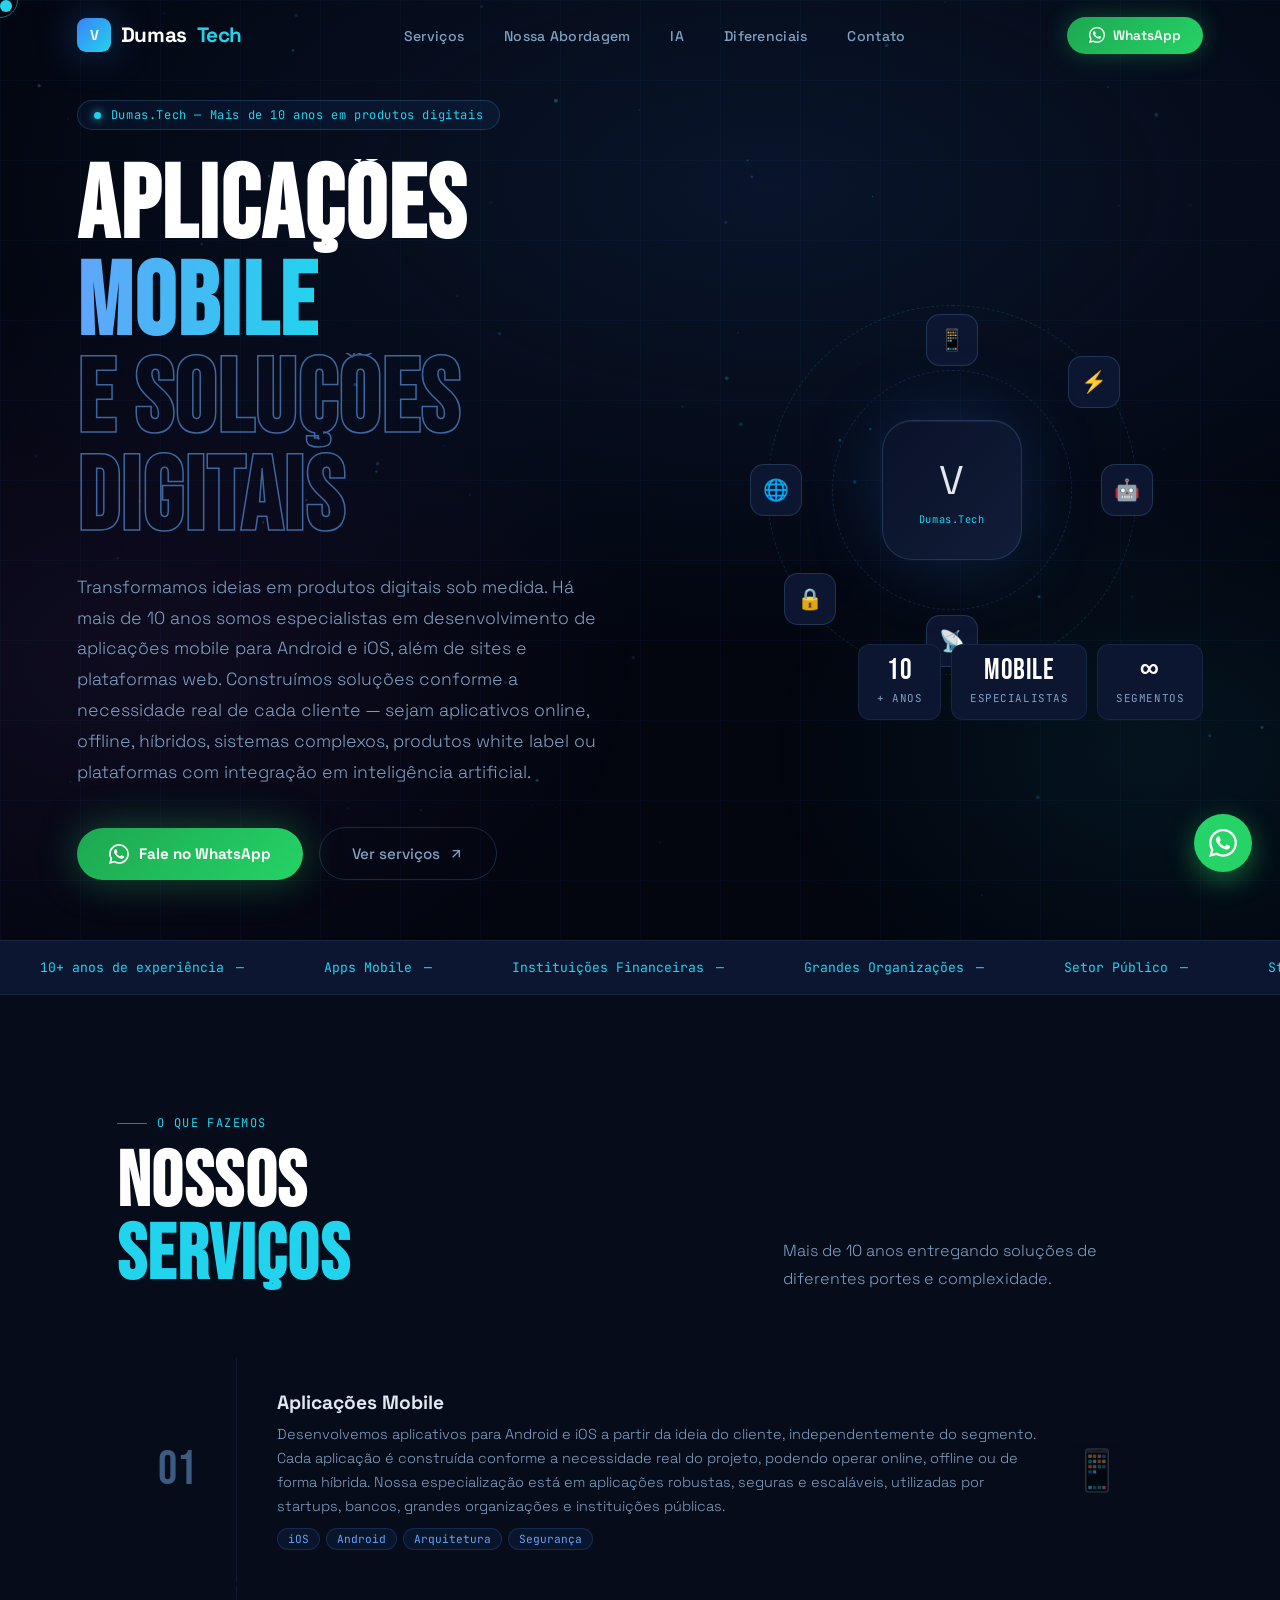
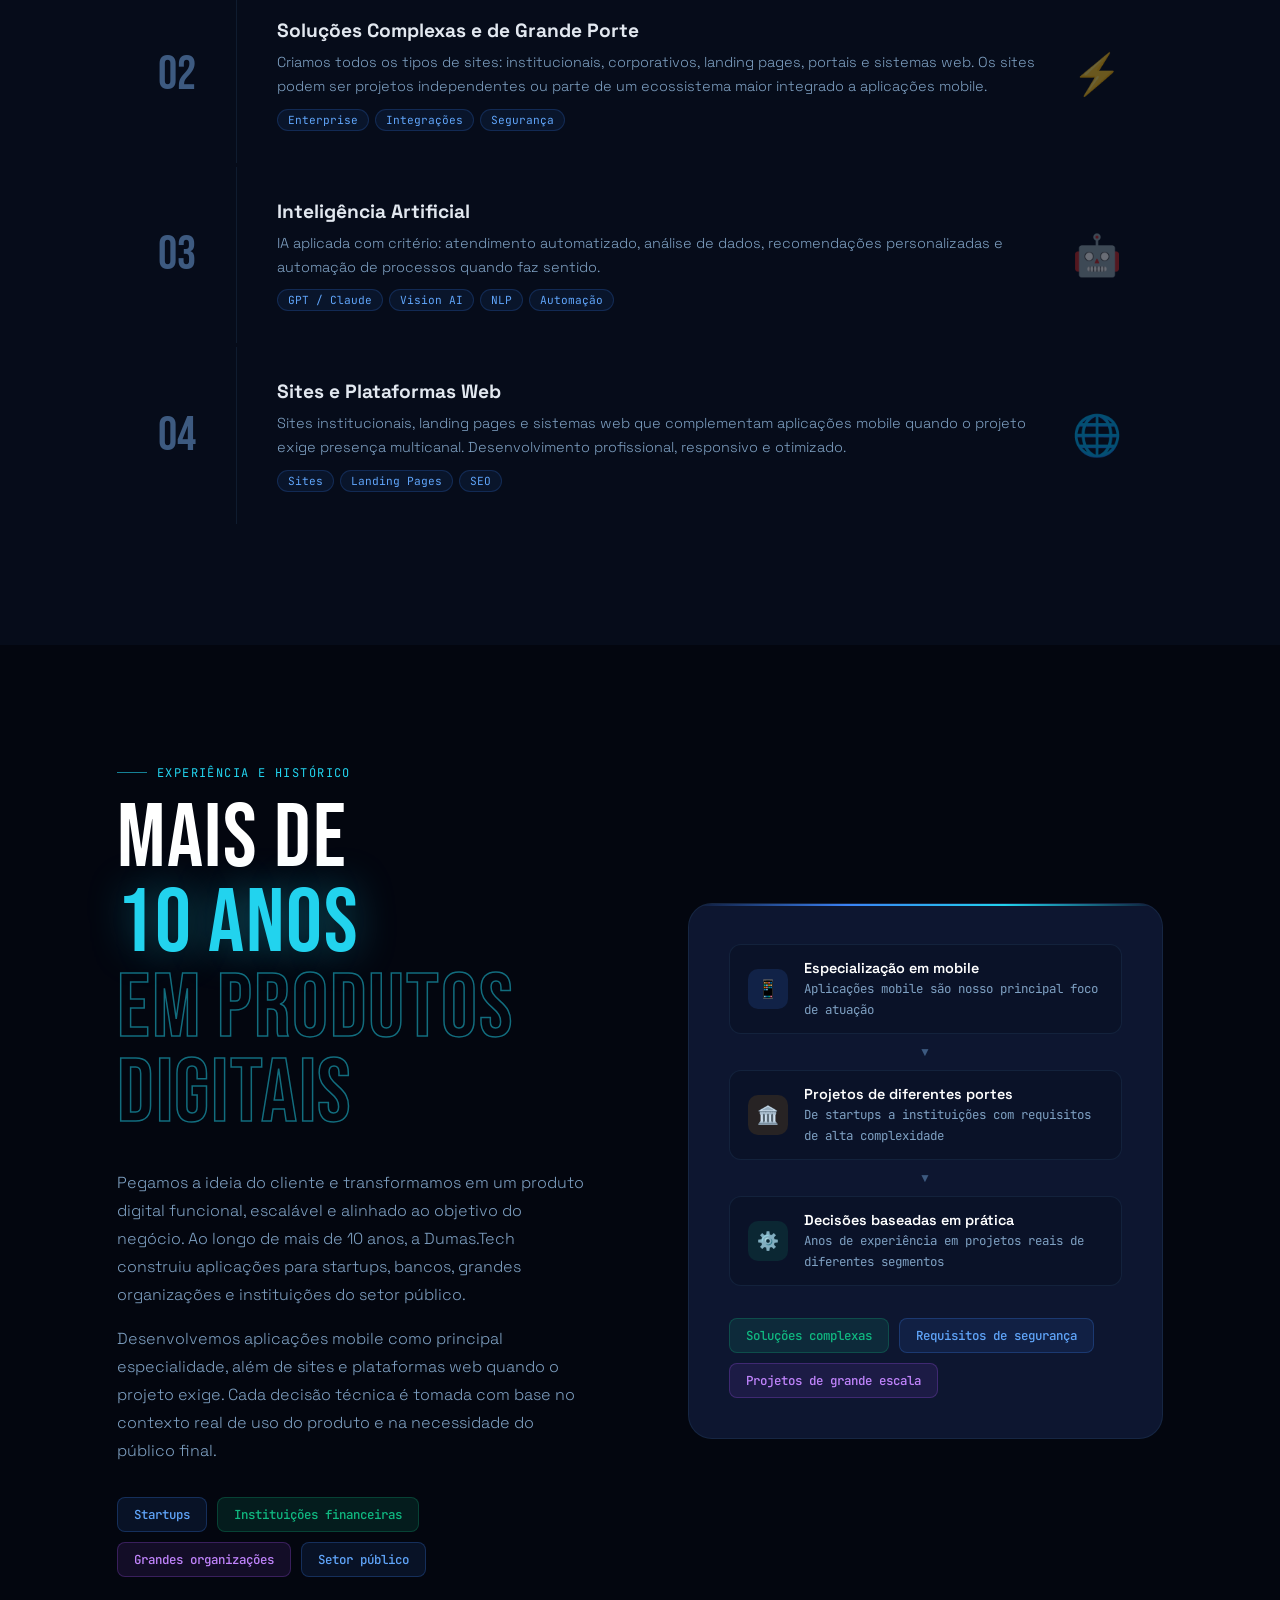
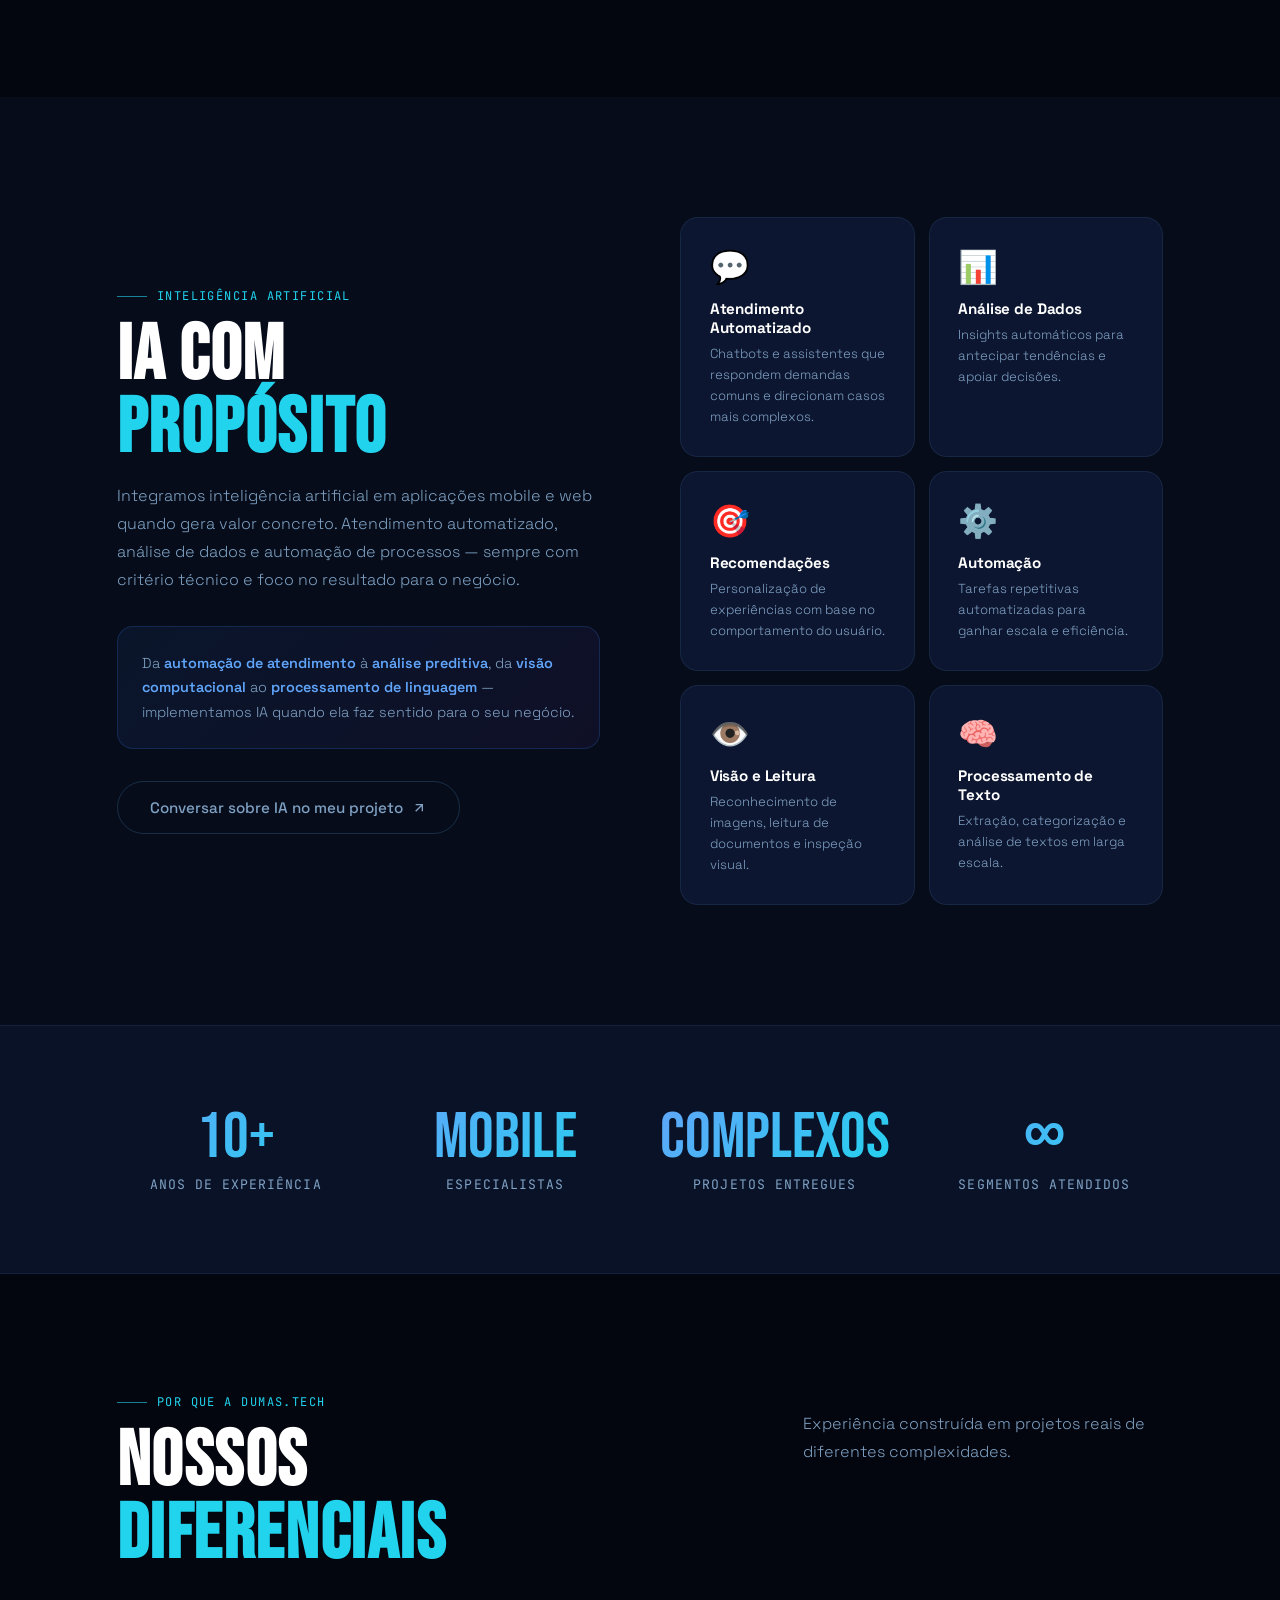
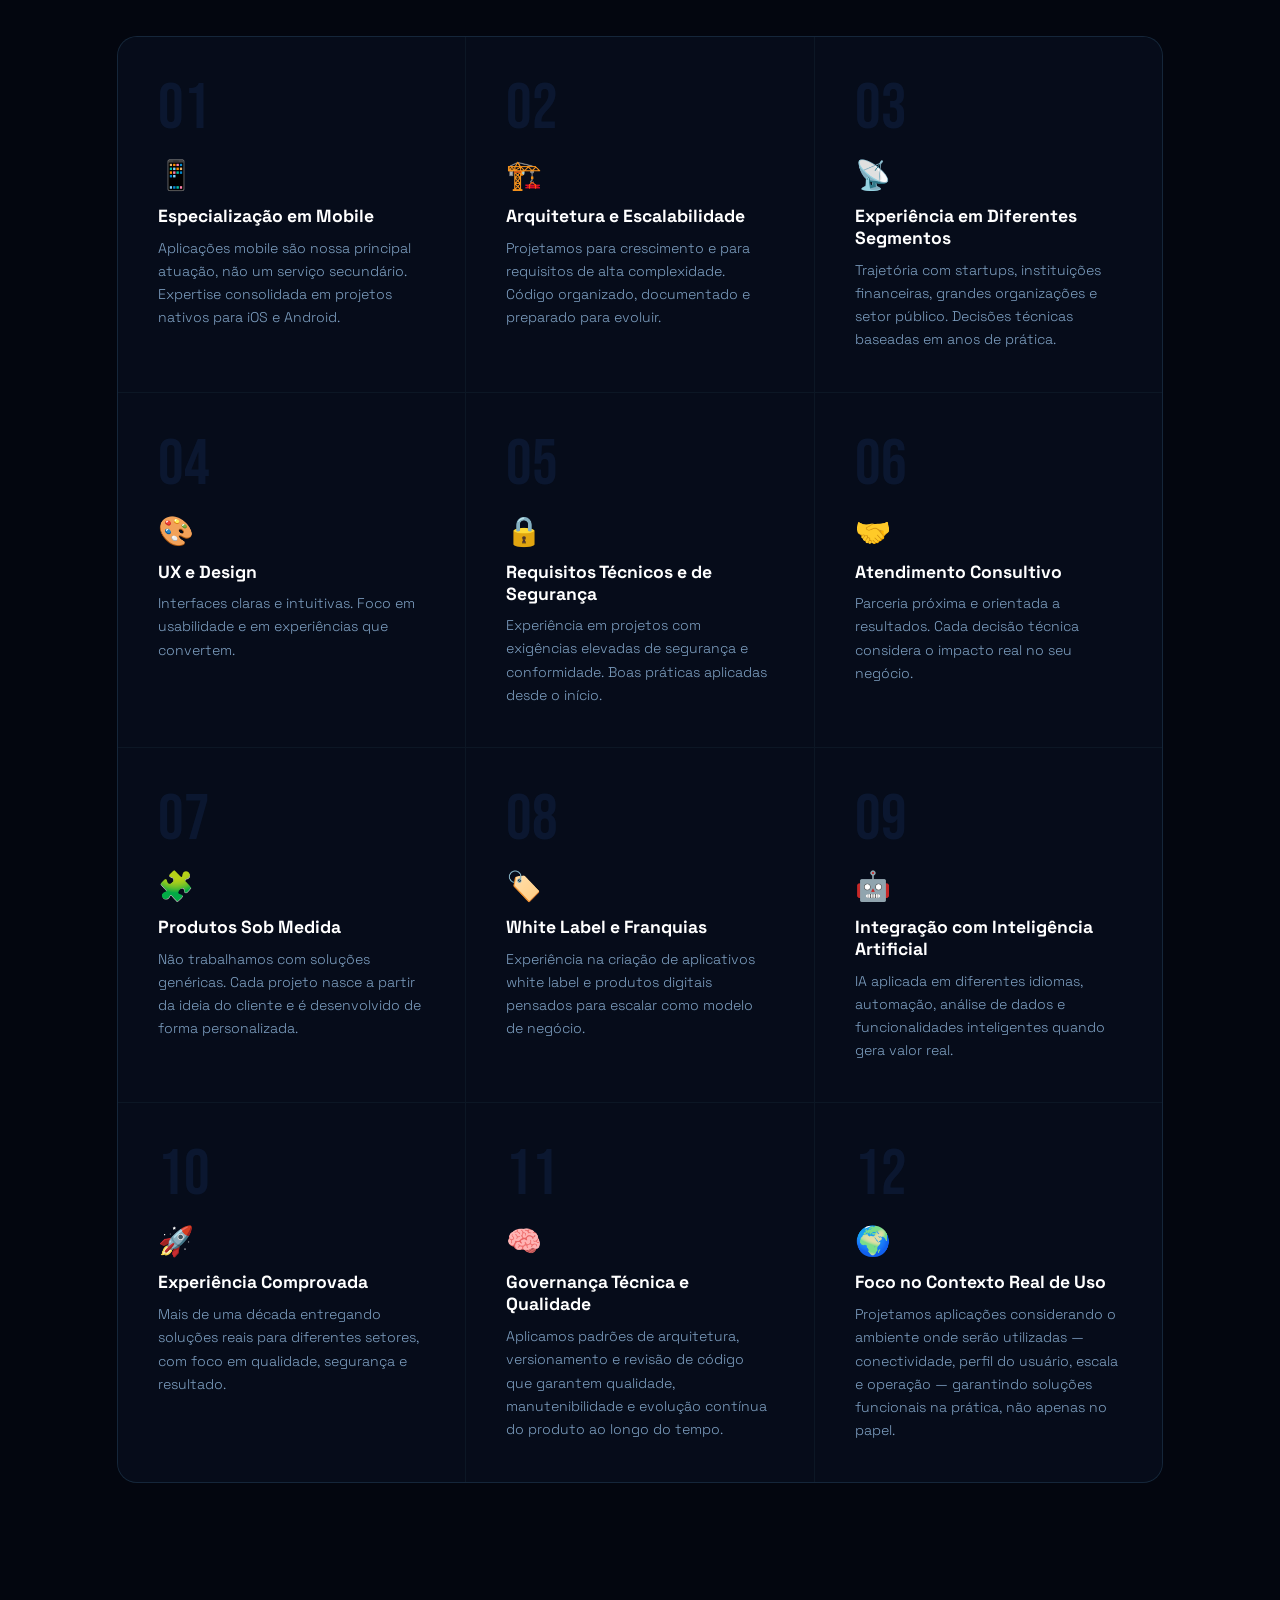
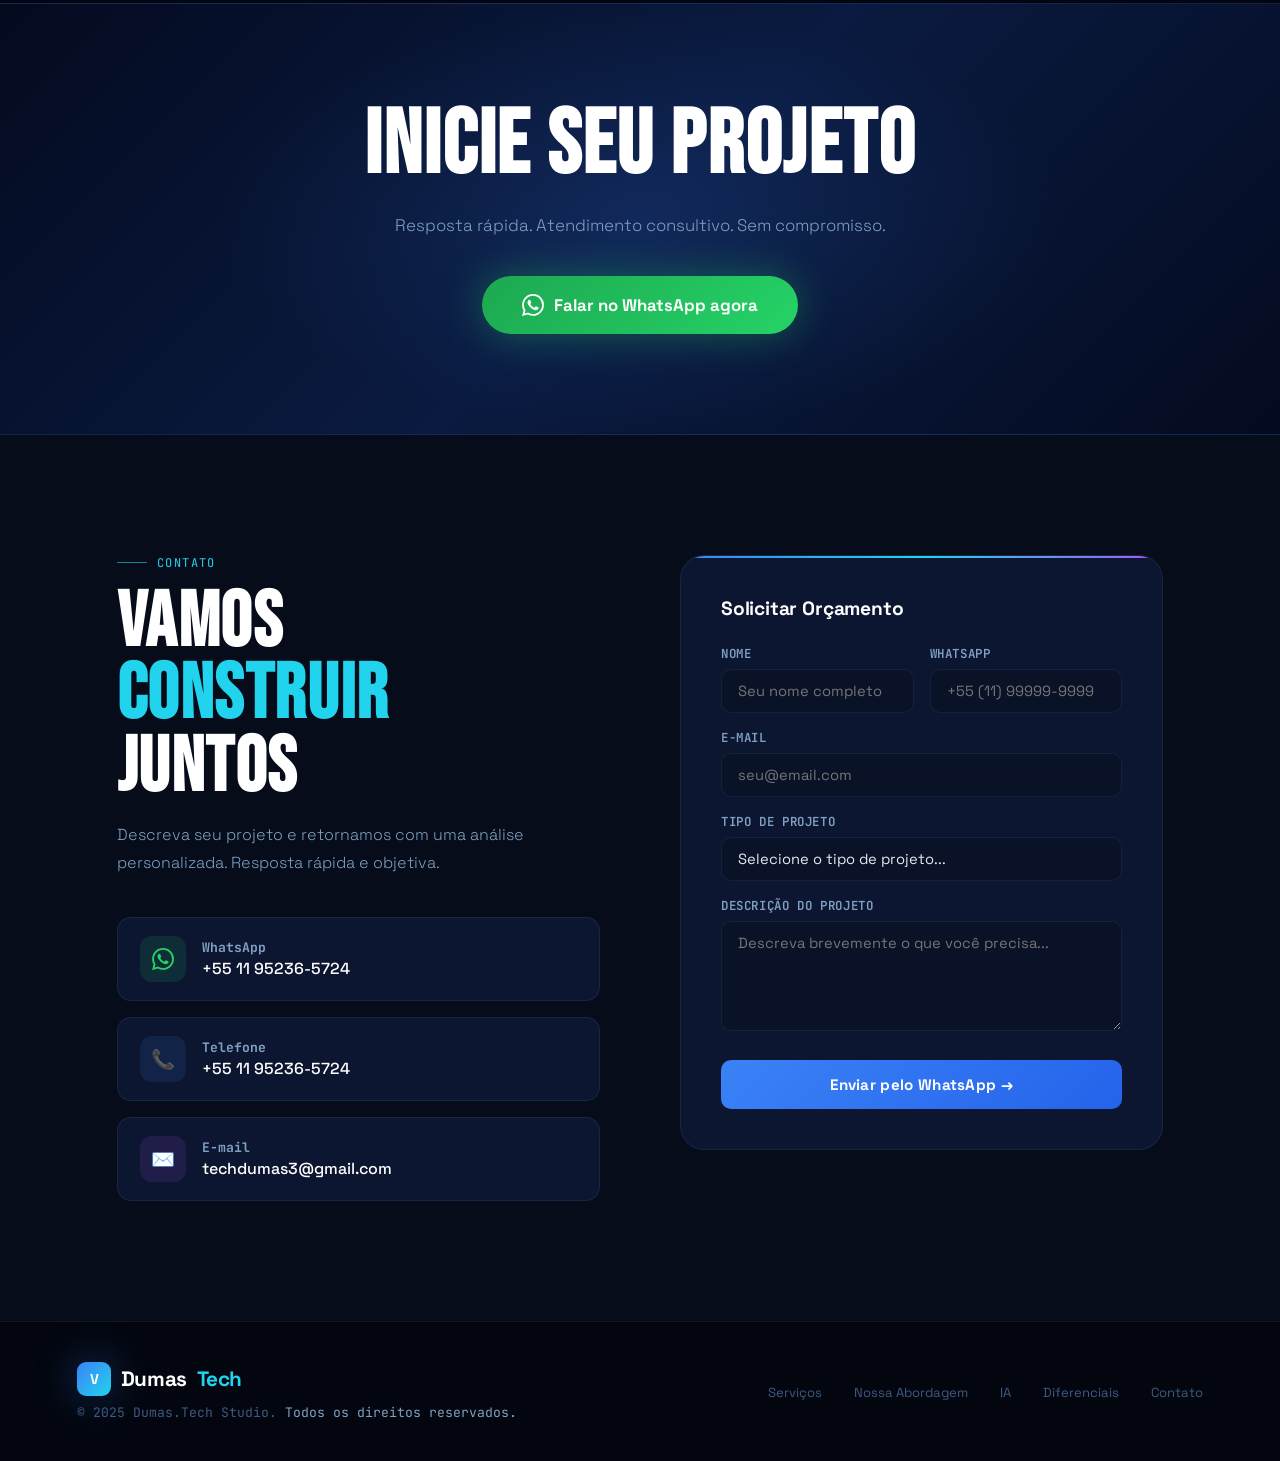
==== index.html @ 5f25ec9a "Fixx: pequenos ajustes que precisavam ser feitos para o site" ====
<!doctype html>
<html lang="pt-BR">
  <head>
    <meta charset="UTF-8" />
    <meta name="viewport" content="width=device-width, initial-scale=1.0" />
    <meta
      name="description"
      content="Dumas.Tech — Mais de 10 anos em desenvolvimento de produtos digitais. Especialistas em aplicações mobile, sites e soluções de grande porte para startups, instituições financeiras e grandes organizações."
    />
    <meta
      name="keywords"
      content="Dumas.Tech, aplicativos mobile, desenvolvimento de sites, aplicações sob medida, instituições financeiras, soluções enterprise"
    />
    <title>
      Dumas.Tech — Especialistas em Aplicações Mobile e Soluções Digitais
    </title>
    <link rel="preconnect" href="https://fonts.googleapis.com" />
    <link
      href="https://fonts.googleapis.com/css2?family=Space+Grotesk:wght@300;400;500;600;700&family=Bebas+Neue&family=JetBrains+Mono:wght@300;400;500&display=swap"
      rel="stylesheet"
    />
    <link rel="stylesheet" href="css/styles.css" />
  </head>
  <body>
    <!-- Cursor -->
    <div class="cursor" id="cursor"></div>
    <div class="cursor-follower" id="cursorFollower"></div>

    <!-- Canvas Particles -->
    <canvas id="particle-canvas"></canvas>

    <!-- Nav -->
    <nav id="navbar">
      <a href="#home" class="logo">
        <div class="logo-mark">V</div>
        Dumas<em>Tech</em>
      </a>
      <ul class="nav-links">
        <li><a href="#servicos">Serviços</a></li>
        <li><a href="#abordagem">Nossa Abordagem</a></li>
        <li><a href="#ia">IA</a></li>
        <li><a href="#diferenciais">Diferenciais</a></li>
        <li><a href="#contato">Contato</a></li>
      </ul>
      <a
        href="https://wa.me/5511952365724?text=Olá!%20Vim%20pelo%20site%20e%20quero%20solicitar%20um%20orçamento."
        class="nav-wa"
        target="_blank"
      >
        <svg width="16" height="16" viewBox="0 0 24 24" fill="currentColor">
          <path
            d="M17.472 14.382c-.297-.149-1.758-.867-2.03-.967-.273-.099-.471-.148-.67.15-.197.297-.767.966-.94 1.164-.173.199-.347.223-.644.075-.297-.15-1.255-.463-2.39-1.475-.883-.788-1.48-1.761-1.653-2.059-.173-.297-.018-.458.13-.606.134-.133.298-.347.446-.52.149-.174.198-.298.298-.497.099-.198.05-.371-.025-.52-.075-.149-.669-1.612-.916-2.207-.242-.579-.487-.5-.669-.51-.173-.008-.371-.01-.57-.01-.198 0-.52.074-.792.372-.272.297-1.04 1.016-1.04 2.479 0 1.462 1.065 2.875 1.213 3.074.149.198 2.096 3.2 5.077 4.487.709.306 1.262.489 1.694.625.712.227 1.36.195 1.871.118.571-.085 1.758-.719 2.006-1.413.248-.694.248-1.289.173-1.413-.074-.124-.272-.198-.57-.347m-5.421 7.403h-.004a9.87 9.87 0 01-5.031-1.378l-.361-.214-3.741.982.998-3.648-.235-.374a9.86 9.86 0 01-1.51-5.26c.001-5.45 4.436-9.884 9.888-9.884 2.64 0 5.122 1.03 6.988 2.898a9.825 9.825 0 012.893 6.994c-.003 5.45-4.437 9.884-9.885 9.884m8.413-18.297A11.815 11.815 0 0012.05 0C5.495 0 .16 5.335.157 11.892c0 2.096.547 4.142 1.588 5.945L.057 24l6.305-1.654a11.882 11.882 0 005.683 1.448h.005c6.554 0 11.89-5.335 11.893-11.893a11.821 11.821 0 00-3.48-8.413Z"
          />
        </svg>
        WhatsApp
      </a>
      <button class="hamburger" onclick="toggleMenu()" id="hamburger">
        <span></span><span></span><span></span>
      </button>
    </nav>

    <!-- Mobile Menu -->
    <div class="mobile-menu" id="mobileMenu">
      <ul>
        <li><a href="#servicos" onclick="closeMenu()">Serviços</a></li>
        <li><a href="#abordagem" onclick="closeMenu()">Nossa Abordagem</a></li>
        <li><a href="#ia" onclick="closeMenu()">Inteligência Artificial</a></li>
        <li><a href="#diferenciais" onclick="closeMenu()">Diferenciais</a></li>
        <li><a href="#contato" onclick="closeMenu()">Contato</a></li>
      </ul>
      <a
        href="https://wa.me/5511952365724?text=Olá!%20Vim%20pelo%20site%20e%20quero%20um%20orçamento."
        class="nav-wa"
        target="_blank"
        onclick="closeMenu()"
      >
        <svg width="18" height="18" viewBox="0 0 24 24" fill="currentColor">
          <path
            d="M17.472 14.382c-.297-.149-1.758-.867-2.03-.967-.273-.099-.471-.148-.67.15-.197.297-.767.966-.94 1.164-.173.199-.347.223-.644.075-.297-.15-1.255-.463-2.39-1.475-.883-.788-1.48-1.761-1.653-2.059-.173-.297-.018-.458.13-.606.134-.133.298-.347.446-.52.149-.174.198-.298.298-.497.099-.198.05-.371-.025-.52-.075-.149-.669-1.612-.916-2.207-.242-.579-.487-.5-.669-.51-.173-.008-.371-.01-.57-.01-.198 0-.52.074-.792.372-.272.297-1.04 1.016-1.04 2.479 0 1.462 1.065 2.875 1.213 3.074.149.198 2.096 3.2 5.077 4.487.709.306 1.262.489 1.694.625.712.227 1.36.195 1.871.118.571-.085 1.758-.719 2.006-1.413.248-.694.248-1.289.173-1.413-.074-.124-.272-.198-.57-.347m-5.421 7.403h-.004a9.87 9.87 0 01-5.031-1.378l-.361-.214-3.741.982.998-3.648-.235-.374a9.86 9.86 0 01-1.51-5.26c.001-5.45 4.436-9.884 9.888-9.884 2.64 0 5.122 1.03 6.988 2.898a9.825 9.825 0 012.893 6.994c-.003 5.45-4.437 9.884-9.885 9.884m8.413-18.297A11.815 11.815 0 0012.05 0C5.495 0 .16 5.335.157 11.892c0 2.096.547 4.142 1.588 5.945L.057 24l6.305-1.654a11.882 11.882 0 005.683 1.448h.005c6.554 0 11.89-5.335 11.893-11.893a11.821 11.821 0 00-3.48-8.413Z"
          />
        </svg>
        Fale no WhatsApp
      </a>
    </div>

    <!-- Hero -->
    <section id="home">
      <div class="hero-bg-glow"></div>
      <div class="hero-grid-lines"></div>

      <div class="hero-inner">
        <div class="hero-left">
          <div class="hero-eyebrow reveal">
            <span class="eyebrow-dot"></span>
            <span>Dumas.Tech — Mais de 10 anos em produtos digitais</span>
          </div>

          <h1 class="hero-h1">
            <div class="line reveal delay-1"><span>APLICAÇÕES</span></div>
            <div class="line reveal delay-2">
              <span class="accent glitch" data-text="MOBILE">MOBILE</span>
            </div>
            <div class="line reveal delay-3">
              <span class="outline-text">E SOLUÇÕES DIGITAIS</span>
            </div>
          </h1>

          <p class="hero-sub reveal delay-3">
            Transformamos ideias em produtos digitais sob medida. Há mais de 10
            anos somos especialistas em desenvolvimento de aplicações mobile
            para Android e iOS, além de sites e plataformas web. Construímos
            soluções conforme a necessidade real de cada cliente — sejam
            aplicativos online, offline, híbridos, sistemas complexos, produtos
            white label ou plataformas com integração em inteligência
            artificial.
          </p>

          <div class="hero-actions reveal delay-4">
            <a
              href="https://wa.me/5511952365724?text=Olá!%20Quero%20conversar%20sobre%20meu%20projeto."
              class="btn-wa"
              target="_blank"
            >
              <svg width="20" height="20" viewBox="0 0 24 24" fill="white">
                <path
                  d="M17.472 14.382c-.297-.149-1.758-.867-2.03-.967-.273-.099-.471-.148-.67.15-.197.297-.767.966-.94 1.164-.173.199-.347.223-.644.075-.297-.15-1.255-.463-2.39-1.475-.883-.788-1.48-1.761-1.653-2.059-.173-.297-.018-.458.13-.606.134-.133.298-.347.446-.52.149-.174.198-.298.298-.497.099-.198.05-.371-.025-.52-.075-.149-.669-1.612-.916-2.207-.242-.579-.487-.5-.669-.51-.173-.008-.371-.01-.57-.01-.198 0-.52.074-.792.372-.272.297-1.04 1.016-1.04 2.479 0 1.462 1.065 2.875 1.213 3.074.149.198 2.096 3.2 5.077 4.487.709.306 1.262.489 1.694.625.712.227 1.36.195 1.871.118.571-.085 1.758-.719 2.006-1.413.248-.694.248-1.289.173-1.413-.074-.124-.272-.198-.57-.347m-5.421 7.403h-.004a9.87 9.87 0 01-5.031-1.378l-.361-.214-3.741.982.998-3.648-.235-.374a9.86 9.86 0 01-1.51-5.26c.001-5.45 4.436-9.884 9.888-9.884 2.64 0 5.122 1.03 6.988 2.898a9.825 9.825 0 012.893 6.994c-.003 5.45-4.437 9.884-9.885 9.884m8.413-18.297A11.815 11.815 0 0012.05 0C5.495 0 .16 5.335.157 11.892c0 2.096.547 4.142 1.588 5.945L.057 24l6.305-1.654a11.882 11.882 0 005.683 1.448h.005c6.554 0 11.89-5.335 11.893-11.893a11.821 11.821 0 00-3.48-8.413Z"
                />
              </svg>
              Fale no WhatsApp
            </a>
            <a href="#servicos" class="btn-outline">
              Ver serviços
              <svg
                width="16"
                height="16"
                viewBox="0 0 24 24"
                fill="none"
                stroke="currentColor"
                stroke-width="2"
              >
                <path d="M7 17l9.2-9.2M17 17V7H7" />
              </svg>
            </a>
          </div>
        </div>

        <div class="hero-visual reveal-right delay-2">
          <div class="orbit-wrapper">
            <div class="orbit-ring ring1"></div>
            <div class="orbit-ring ring2"></div>

            <div class="orbit-center">
              <div class="orbit-center-icon">V</div>
              <div class="orbit-center-text">Dumas.Tech</div>
            </div>

            <div class="orbit-satellite sat1" title="Mobile">📱</div>
            <div class="orbit-satellite sat2" title="IA">🤖</div>
            <div class="orbit-satellite sat3" title="Experiência">📡</div>
            <div class="orbit-satellite sat4" title="Web">🌐</div>
            <div class="orbit-satellite sat5" title="Performance">⚡</div>
            <div class="orbit-satellite sat6" title="Segurança">🔒</div>
          </div>

          <div class="hero-counters">
            <div class="counter-pill">
              <span class="num" data-target="10">0</span>
              <span class="lbl">+ Anos</span>
            </div>
            <div class="counter-pill">
              <span class="num" data-text="Mobile">0</span>
              <span class="lbl">Especialistas</span>
            </div>
            <div class="counter-pill">
              <span class="num" data-text="∞">0</span>
              <span class="lbl">Segmentos</span>
            </div>
          </div>
        </div>
      </div>
    </section>

    <!-- Marquee -->
    <div class="marquee-strip">
      <div class="marquee-track" id="marquee">
        <div class="marquee-item">
          <span>10+ anos de experiência</span>
          <span class="marquee-sep">—</span>
        </div>
        <div class="marquee-item">
          <span>Apps Mobile</span> <span class="marquee-sep">—</span>
        </div>
        <div class="marquee-item">
          <span>Instituições Financeiras</span>
          <span class="marquee-sep">—</span>
        </div>
        <div class="marquee-item">
          <span>Grandes Organizações</span> <span class="marquee-sep">—</span>
        </div>
        <div class="marquee-item">
          <span>Setor Público</span> <span class="marquee-sep">—</span>
        </div>
        <div class="marquee-item">
          <span>Startups</span> <span class="marquee-sep">—</span>
        </div>
        <div class="marquee-item">
          <span>10+ anos de experiência</span>
          <span class="marquee-sep">—</span>
        </div>
        <div class="marquee-item">
          <span>Apps Mobile</span> <span class="marquee-sep">—</span>
        </div>
        <div class="marquee-item">
          <span>Instituições Financeiras</span>
          <span class="marquee-sep">—</span>
        </div>
        <div class="marquee-item">
          <span>Grandes Organizações</span> <span class="marquee-sep">—</span>
        </div>
        <div class="marquee-item">
          <span>Setor Público</span> <span class="marquee-sep">—</span>
        </div>
        <div class="marquee-item">
          <span>Startups</span> <span class="marquee-sep">—</span>
        </div>
      </div>
    </div>

    <!-- Services -->
    <section id="servicos">
      <div class="container">
        <div class="services-top">
          <div class="reveal-left">
            <div class="sec-label">O que fazemos</div>
            <h2 class="sec-title">
              NOSSOS<br /><span class="acc">SERVIÇOS</span>
            </h2>
          </div>
          <p class="sec-sub reveal-right" style="max-width: 380px">
            Mais de 10 anos entregando soluções de diferentes portes e
            complexidade.
          </p>
        </div>

        <div class="services-list">
          <div class="service-row reveal delay-1">
            <div class="service-num">01</div>
            <div class="service-sep"></div>
            <div class="service-body">
              <div>
                <h3>Aplicações Mobile</h3>
                <p>
                  Desenvolvemos aplicativos para Android e iOS a partir da ideia
                  do cliente, independentemente do segmento. Cada aplicação é
                  construída conforme a necessidade real do projeto, podendo
                  operar online, offline ou de forma híbrida. Nossa
                  especialização está em aplicações robustas, seguras e
                  escaláveis, utilizadas por startups, bancos, grandes
                  organizações e instituições públicas.
                </p>
                <div class="service-tags">
                  <span class="s-tag">iOS</span>
                  <span class="s-tag">Android</span>
                  <span class="s-tag">Arquitetura</span>
                  <span class="s-tag">Segurança</span>
                </div>
              </div>
              <div class="service-icon-right">📱</div>
            </div>
          </div>

          <div class="service-row reveal delay-2">
            <div class="service-num">02</div>
            <div class="service-sep"></div>
            <div class="service-body">
              <div>
                <h3>Soluções Complexas e de Grande Porte</h3>
                <p>
                  Criamos todos os tipos de sites: institucionais, corporativos,
                  landing pages, portais e sistemas web. Os sites podem ser
                  projetos independentes ou parte de um ecossistema maior
                  integrado a aplicações mobile.
                </p>
                <div class="service-tags">
                  <span class="s-tag">Enterprise</span>
                  <span class="s-tag">Integrações</span>
                  <span class="s-tag">Segurança</span>
                </div>
              </div>
              <div class="service-icon-right">⚡</div>
            </div>
          </div>

          <div class="service-row reveal delay-3">
            <div class="service-num">03</div>
            <div class="service-sep"></div>
            <div class="service-body">
              <div>
                <h3>Inteligência Artificial</h3>
                <p>
                  IA aplicada com critério: atendimento automatizado, análise de
                  dados, recomendações personalizadas e automação de processos
                  quando faz sentido.
                </p>
                <div class="service-tags">
                  <span class="s-tag">GPT / Claude</span>
                  <span class="s-tag">Vision AI</span>
                  <span class="s-tag">NLP</span>
                  <span class="s-tag">Automação</span>
                </div>
              </div>
              <div class="service-icon-right">🤖</div>
            </div>
          </div>

          <div class="service-row reveal delay-4">
            <div class="service-num">04</div>
            <div class="service-sep"></div>
            <div class="service-body">
              <div>
                <h3>Sites e Plataformas Web</h3>
                <p>
                  Sites institucionais, landing pages e sistemas web que
                  complementam aplicações mobile quando o projeto exige presença
                  multicanal. Desenvolvimento profissional, responsivo e
                  otimizado.
                </p>
                <div class="service-tags">
                  <span class="s-tag">Sites</span>
                  <span class="s-tag">Landing Pages</span>
                  <span class="s-tag">SEO</span>
                </div>
              </div>
              <div class="service-icon-right">🌐</div>
            </div>
          </div>
        </div>
      </div>
    </section>

    <!-- Nossa Abordagem -->
    <section id="abordagem">
      <div class="container">
        <div class="offline-inner">
          <div class="reveal-left">
            <div class="sec-label">Experiência e histórico</div>
            <div class="big-statement">
              MAIS DE<br />
              <span class="glow">10 ANOS</span><br />
              <span class="stroke">EM PRODUTOS DIGITAIS</span>
            </div>
            <p class="sec-sub">
              Pegamos a ideia do cliente e transformamos em um produto digital
              funcional, escalável e alinhado ao objetivo do negócio. Ao longo
              de mais de 10 anos, a Dumas.Tech construiu aplicações para
              startups, bancos, grandes organizações e instituições do setor
              público.
            </p>

            <p class="sec-sub" style="margin-top: 1rem">
              Desenvolvemos aplicações mobile como principal especialidade, além
              de sites e plataformas web quando o projeto exige. Cada decisão
              técnica é tomada com base no contexto real de uso do produto e na
              necessidade do público final.
            </p>
            <div
              style="
                margin-top: 2rem;
                display: flex;
                flex-wrap: wrap;
                gap: 10px;
              "
            >
              <div class="offline-badge ob-blue">Startups</div>
              <div class="offline-badge ob-green">Instituições financeiras</div>
              <div class="offline-badge ob-purple">Grandes organizações</div>
              <div class="offline-badge ob-blue">Setor público</div>
            </div>
          </div>

          <div class="reveal-right">
            <div class="offline-diagram">
              <div class="sync-flow">
                <div class="sync-node">
                  <div class="sn-icon sn-offline">📱</div>
                  <div class="sn-text">
                    <strong>Especialização em mobile</strong>
                    <span
                      >Aplicações mobile são nosso principal foco de
                      atuação</span
                    >
                  </div>
                </div>
                <div class="sync-arrow">▼</div>
                <div class="sync-node">
                  <div class="sn-icon sn-queue">🏛️</div>
                  <div class="sn-text">
                    <strong>Projetos de diferentes portes</strong>
                    <span
                      >De startups a instituições com requisitos de alta
                      complexidade</span
                    >
                  </div>
                </div>
                <div class="sync-arrow">▼</div>
                <div class="sync-node">
                  <div class="sn-icon sn-sync">⚙️</div>
                  <div class="sn-text">
                    <strong>Decisões baseadas em prática</strong>
                    <span
                      >Anos de experiência em projetos reais de diferentes
                      segmentos</span
                    >
                  </div>
                </div>

                <div class="offline-badge-row">
                  <div class="offline-badge ob-green">Soluções complexas</div>
                  <div class="offline-badge ob-blue">
                    Requisitos de segurança
                  </div>
                  <div class="offline-badge ob-purple">
                    Projetos de grande escala
                  </div>
                </div>
              </div>
            </div>
          </div>
        </div>
      </div>
    </section>

    <!-- AI Section -->
    <section id="ia">
      <div class="container">
        <div class="ai-inner">
          <div class="reveal-left">
            <div class="sec-label">Inteligência Artificial</div>
            <h2 class="sec-title">
              IA COM<br /><span class="acc">PROPÓSITO</span>
            </h2>
            <p class="sec-sub">
              Integramos inteligência artificial em aplicações mobile e web
              quando gera valor concreto. Atendimento automatizado, análise de
              dados e automação de processos — sempre com critério técnico e
              foco no resultado para o negócio.
            </p>
            <div class="ai-badge-large" style="margin-top: 2rem">
              <p>
                Da <strong>automação de atendimento</strong> à
                <strong>análise preditiva</strong>, da
                <strong>visão computacional</strong> ao
                <strong>processamento de linguagem</strong> — implementamos IA
                quando ela faz sentido para o seu negócio.
              </p>
            </div>
            <a
              href="https://wa.me/5511952365724?text=Quero%20saber%20mais%20sobre%20IA%20no%20meu%20projeto."
              class="btn-outline"
              target="_blank"
              style="display: inline-flex; margin-top: 2rem"
            >
              Conversar sobre IA no meu projeto
              <svg
                width="16"
                height="16"
                viewBox="0 0 24 24"
                fill="none"
                stroke="currentColor"
                stroke-width="2"
              >
                <path d="M7 17l9.2-9.2M17 17V7H7" />
              </svg>
            </a>
          </div>

          <div class="ai-grid reveal-right">
            <div class="ai-card delay-1">
              <div class="ai-card-icon">💬</div>
              <h4>Atendimento Automatizado</h4>
              <p>
                Chatbots e assistentes que respondem demandas comuns e
                direcionam casos mais complexos.
              </p>
            </div>
            <div class="ai-card delay-2">
              <div class="ai-card-icon">📊</div>
              <h4>Análise de Dados</h4>
              <p>
                Insights automáticos para antecipar tendências e apoiar
                decisões.
              </p>
            </div>
            <div class="ai-card delay-3">
              <div class="ai-card-icon">🎯</div>
              <h4>Recomendações</h4>
              <p>
                Personalização de experiências com base no comportamento do
                usuário.
              </p>
            </div>
            <div class="ai-card delay-4">
              <div class="ai-card-icon">⚙️</div>
              <h4>Automação</h4>
              <p>
                Tarefas repetitivas automatizadas para ganhar escala e
                eficiência.
              </p>
            </div>
            <div class="ai-card delay-1">
              <div class="ai-card-icon">👁️</div>
              <h4>Visão e Leitura</h4>
              <p>
                Reconhecimento de imagens, leitura de documentos e inspeção
                visual.
              </p>
            </div>
            <div class="ai-card delay-2">
              <div class="ai-card-icon">🧠</div>
              <h4>Processamento de Texto</h4>
              <p>
                Extração, categorização e análise de textos em larga escala.
              </p>
            </div>
          </div>
        </div>
      </div>
    </section>

    <!-- Stats Strip -->
    <div class="stats-strip">
      <div class="container">
        <div class="stats-inner">
          <div class="stat-block reveal delay-1">
            <div class="big-num">10+</div>
            <div class="big-label">Anos de experiência</div>
          </div>
          <div class="stat-block reveal delay-2">
            <div class="big-num">Mobile</div>
            <div class="big-label">Especialistas</div>
          </div>
          <div class="stat-block reveal delay-3">
            <div class="big-num">Complexos</div>
            <div class="big-label">Projetos entregues</div>
          </div>
          <div class="stat-block reveal delay-4">
            <div class="big-num">∞</div>
            <div class="big-label">Segmentos atendidos</div>
          </div>
        </div>
      </div>
    </div>

    <!-- Diferenciais -->
    <section id="diferenciais">
      <div class="container">
        <div class="diff-title-row">
          <div class="reveal-left">
            <div class="sec-label">Por que a Dumas.Tech</div>
            <h2 class="sec-title">
              NOSSOS<br /><span class="acc">DIFERENCIAIS</span>
            </h2>
          </div>
          <p class="sec-sub reveal-right" style="max-width: 360px">
            Experiência construída em projetos reais de diferentes
            complexidades.
          </p>
        </div>

        <div class="diff-grid reveal">
          <div class="diff-item">
            <div class="diff-n">01</div>
            <span class="diff-emoji">📱</span>
            <h3>Especialização em Mobile</h3>
            <p>
              Aplicações mobile são nossa principal atuação, não um serviço
              secundário. Expertise consolidada em projetos nativos para iOS e
              Android.
            </p>
          </div>
          <div class="diff-item">
            <div class="diff-n">02</div>
            <span class="diff-emoji">🏗️</span>
            <h3>Arquitetura e Escalabilidade</h3>
            <p>
              Projetamos para crescimento e para requisitos de alta
              complexidade. Código organizado, documentado e preparado para
              evoluir.
            </p>
          </div>
          <div class="diff-item">
            <div class="diff-n">03</div>
            <span class="diff-emoji">📡</span>
            <h3>Experiência em Diferentes Segmentos</h3>
            <p>
              Trajetória com startups, instituições financeiras, grandes
              organizações e setor público. Decisões técnicas baseadas em anos
              de prática.
            </p>
          </div>
          <div class="diff-item">
            <div class="diff-n">04</div>
            <span class="diff-emoji">🎨</span>
            <h3>UX e Design</h3>
            <p>
              Interfaces claras e intuitivas. Foco em usabilidade e em
              experiências que convertem.
            </p>
          </div>
          <div class="diff-item">
            <div class="diff-n">05</div>
            <span class="diff-emoji">🔒</span>
            <h3>Requisitos Técnicos e de Segurança</h3>
            <p>
              Experiência em projetos com exigências elevadas de segurança e
              conformidade. Boas práticas aplicadas desde o início.
            </p>
          </div>
          <div class="diff-item">
            <div class="diff-n">06</div>
            <span class="diff-emoji">🤝</span>
            <h3>Atendimento Consultivo</h3>
            <p>
              Parceria próxima e orientada a resultados. Cada decisão técnica
              considera o impacto real no seu negócio.
            </p>
          </div>
          <div class="diff-item">
            <div class="diff-n">07</div>
            <span class="diff-emoji">🧩</span>
            <h3>Produtos Sob Medida</h3>
            <p>
              Não trabalhamos com soluções genéricas. Cada projeto nasce a
              partir da ideia do cliente e é desenvolvido de forma
              personalizada.
            </p>
          </div>

          <div class="diff-item">
            <div class="diff-n">08</div>
            <span class="diff-emoji">🏷️</span>
            <h3>White Label e Franquias</h3>
            <p>
              Experiência na criação de aplicativos white label e produtos
              digitais pensados para escalar como modelo de negócio.
            </p>
          </div>

          <div class="diff-item">
            <div class="diff-n">09</div>
            <span class="diff-emoji">🤖</span>
            <h3>Integração com Inteligência Artificial</h3>
            <p>
              IA aplicada em diferentes idiomas, automação, análise de dados e
              funcionalidades inteligentes quando gera valor real.
            </p>
          </div>

          <div class="diff-item">
            <div class="diff-n">10</div>
            <span class="diff-emoji">🚀</span>
            <h3>Experiência Comprovada</h3>
            <p>
              Mais de uma década entregando soluções reais para diferentes
              setores, com foco em qualidade, segurança e resultado.
            </p>
          </div>
          <div class="diff-item">
            <div class="diff-n">11</div>
            <span class="diff-emoji">🧠</span>
            <h3>Governança Técnica e Qualidade</h3>
            <p>
              Aplicamos padrões de arquitetura, versionamento e revisão de
              código que garantem qualidade, manutenibilidade e evolução
              contínua do produto ao longo do tempo.
            </p>
          </div>
          <div class="diff-item">
            <div class="diff-n">12</div>
            <span class="diff-emoji">🌍</span>
            <h3>Foco no Contexto Real de Uso</h3>
            <p>
              Projetamos aplicações considerando o ambiente onde serão
              utilizadas — conectividade, perfil do usuário, escala e operação —
              garantindo soluções funcionais na prática, não apenas no papel.
            </p>
          </div>
        </div>
      </div>
    </section>

    <!-- CTA Band -->
    <div class="cta-band">
      <div class="container" style="position: relative; z-index: 1">
        <div class="reveal">
          <h2 class="glitch" data-text="INICIE SEU PROJETO">
            INICIE SEU PROJETO
          </h2>
          <p>Resposta rápida. Atendimento consultivo. Sem compromisso.</p>
          <a
            href="https://wa.me/5511952365724?text=Olá!%20Quero%20conversar%20sobre%20um%20projeto%20de%20aplicativo%20ou%20solução%20digital."
            class="btn-wa"
            target="_blank"
            style="display: inline-flex; font-size: 1.05rem; padding: 18px 40px"
          >
            <svg width="22" height="22" viewBox="0 0 24 24" fill="white">
              <path
                d="M17.472 14.382c-.297-.149-1.758-.867-2.03-.967-.273-.099-.471-.148-.67.15-.197.297-.767.966-.94 1.164-.173.199-.347.223-.644.075-.297-.15-1.255-.463-2.39-1.475-.883-.788-1.48-1.761-1.653-2.059-.173-.297-.018-.458.13-.606.134-.133.298-.347.446-.52.149-.174.198-.298.298-.497.099-.198.05-.371-.025-.52-.075-.149-.669-1.612-.916-2.207-.242-.579-.487-.5-.669-.51-.173-.008-.371-.01-.57-.01-.198 0-.52.074-.792.372-.272.297-1.04 1.016-1.04 2.479 0 1.462 1.065 2.875 1.213 3.074.149.198 2.096 3.2 5.077 4.487.709.306 1.262.489 1.694.625.712.227 1.36.195 1.871.118.571-.085 1.758-.719 2.006-1.413.248-.694.248-1.289.173-1.413-.074-.124-.272-.198-.57-.347m-5.421 7.403h-.004a9.87 9.87 0 01-5.031-1.378l-.361-.214-3.741.982.998-3.648-.235-.374a9.86 9.86 0 01-1.51-5.26c.001-5.45 4.436-9.884 9.888-9.884 2.64 0 5.122 1.03 6.988 2.898a9.825 9.825 0 012.893 6.994c-.003 5.45-4.437 9.884-9.885 9.884m8.413-18.297A11.815 11.815 0 0012.05 0C5.495 0 .16 5.335.157 11.892c0 2.096.547 4.142 1.588 5.945L.057 24l6.305-1.654a11.882 11.882 0 005.683 1.448h.005c6.554 0 11.89-5.335 11.893-11.893a11.821 11.821 0 00-3.48-8.413Z"
              />
            </svg>
            Falar no WhatsApp agora
          </a>
        </div>
      </div>
    </div>

    <!-- Contato -->
    <section id="contato">
      <div class="container">
        <div class="contact-wrapper">
          <div class="contact-l reveal-left">
            <div class="sec-label">Contato</div>
            <h2 class="sec-title">
              VAMOS<br /><span class="acc">CONSTRUIR</span><br />JUNTOS
            </h2>
            <p class="sec-sub" style="margin-top: 1rem">
              Descreva seu projeto e retornamos com uma análise personalizada.
              Resposta rápida e objetiva.
            </p>

            <div class="contact-items">
              <a href="https://wa.me/5511952365724" class="ci" target="_blank">
                <div class="ci-icon ci-wa">
                  <svg
                    width="22"
                    height="22"
                    viewBox="0 0 24 24"
                    fill="#25D366"
                  >
                    <path
                      d="M17.472 14.382c-.297-.149-1.758-.867-2.03-.967-.273-.099-.471-.148-.67.15-.197.297-.767.966-.94 1.164-.173.199-.347.223-.644.075-.297-.15-1.255-.463-2.39-1.475-.883-.788-1.48-1.761-1.653-2.059-.173-.297-.018-.458.13-.606.134-.133.298-.347.446-.52.149-.174.198-.298.298-.497.099-.198.05-.371-.025-.52-.075-.149-.669-1.612-.916-2.207-.242-.579-.487-.5-.669-.51-.173-.008-.371-.01-.57-.01-.198 0-.52.074-.792.372-.272.297-1.04 1.016-1.04 2.479 0 1.462 1.065 2.875 1.213 3.074.149.198 2.096 3.2 5.077 4.487.709.306 1.262.489 1.694.625.712.227 1.36.195 1.871.118.571-.085 1.758-.719 2.006-1.413.248-.694.248-1.289.173-1.413-.074-.124-.272-.198-.57-.347m-5.421 7.403h-.004a9.87 9.87 0 01-5.031-1.378l-.361-.214-3.741.982.998-3.648-.235-.374a9.86 9.86 0 01-1.51-5.26c.001-5.45 4.436-9.884 9.888-9.884 2.64 0 5.122 1.03 6.988 2.898a9.825 9.825 0 012.893 6.994c-.003 5.45-4.437 9.884-9.885 9.884m8.413-18.297A11.815 11.815 0 0012.05 0C5.495 0 .16 5.335.157 11.892c0 2.096.547 4.142 1.588 5.945L.057 24l6.305-1.654a11.882 11.882 0 005.683 1.448h.005c6.554 0 11.89-5.335 11.893-11.893a11.821 11.821 0 00-3.48-8.413Z"
                    />
                  </svg>
                </div>
                <div class="ci-text">
                  <strong>WhatsApp</strong>
                  <span>+55 11 95236-5724</span>
                </div>
              </a>

              <a href="tel:+5511952365724" class="ci">
                <div class="ci-icon ci-tel">📞</div>
                <div class="ci-text">
                  <strong>Telefone</strong>
                  <span>+55 11 95236-5724</span>
                </div>
              </a>

              <a href="mailto:venancio.devone@gmail.com" class="ci">
                <div class="ci-icon ci-mail">✉️</div>
                <div class="ci-text">
                  <strong>E-mail</strong>
                  <span>techdumas3@gmail.com</span>
                </div>
              </a>
            </div>
          </div>

          <div class="contact-form-box reveal-right">
            <div class="cf-title">Solicitar Orçamento</div>

            <div class="fg-row">
              <div class="fg">
                <label>Nome</label>
                <input
                  type="text"
                  id="cf-name"
                  placeholder="Seu nome completo"
                />
              </div>
              <div class="fg">
                <label>WhatsApp</label>
                <input
                  type="tel"
                  id="cf-phone"
                  placeholder="+55 (11) 99999-9999"
                />
              </div>
            </div>

            <div class="fg">
              <label>E-mail</label>
              <input type="email" id="cf-email" placeholder="seu@email.com" />
            </div>

            <div class="fg">
              <label>Tipo de projeto</label>
              <select id="cf-type">
                <option value="">Selecione o tipo de projeto...</option>
                <option>Aplicação Mobile (iOS e/ou Android)</option>
                <option>Sistema ou plataforma complexa</option>
                <option>Site Institucional / Landing Page</option>
                <option>Projeto com Inteligência Artificial</option>
                <option>E-commerce</option>
                <option>Outro</option>
              </select>
            </div>

            <div class="fg">
              <label>Descrição do projeto</label>
              <textarea
                id="cf-msg"
                placeholder="Descreva brevemente o que você precisa..."
              ></textarea>
            </div>

            <button class="btn-submit" onclick="sendForm()">
              Enviar pelo WhatsApp →
            </button>
          </div>
        </div>
      </div>
    </section>

    <!-- Footer -->
    <footer>
      <div class="footer-inner">
        <div>
          <a href="#home" class="logo" style="margin-bottom: 6px">
            <div class="logo-mark">V</div>
            Dumas<em>Tech</em>
          </a>
          <p class="footer-copy" style="margin-top: 8px">
            © 2025 Dumas.Tech Studio. <em>Todos os direitos reservados.</em>
          </p>
        </div>
        <ul class="footer-links">
          <li><a href="#servicos">Serviços</a></li>
          <li><a href="#abordagem">Nossa Abordagem</a></li>
          <li><a href="#ia">IA</a></li>
          <li><a href="#diferenciais">Diferenciais</a></li>
          <li><a href="#contato">Contato</a></li>
        </ul>
      </div>
    </footer>

    <!-- WA Float -->
    <a
      href="https://wa.me/5511952365724?text=Olá!%20Vim%20pelo%20site%20da%20Dumas.Tech%20e%20quero%20conversar%20sobre%20um%20projeto."
      class="wa-float"
      target="_blank"
      title="Falar no WhatsApp"
    >
      <svg viewBox="0 0 24 24">
        <path
          d="M17.472 14.382c-.297-.149-1.758-.867-2.03-.967-.273-.099-.471-.148-.67.15-.197.297-.767.966-.94 1.164-.173.199-.347.223-.644.075-.297-.15-1.255-.463-2.39-1.475-.883-.788-1.48-1.761-1.653-2.059-.173-.297-.018-.458.13-.606.134-.133.298-.347.446-.52.149-.174.198-.298.298-.497.099-.198.05-.371-.025-.52-.075-.149-.669-1.612-.916-2.207-.242-.579-.487-.5-.669-.51-.173-.008-.371-.01-.57-.01-.198 0-.52.074-.792.372-.272.297-1.04 1.016-1.04 2.479 0 1.462 1.065 2.875 1.213 3.074.149.198 2.096 3.2 5.077 4.487.709.306 1.262.489 1.694.625.712.227 1.36.195 1.871.118.571-.085 1.758-.719 2.006-1.413.248-.694.248-1.289.173-1.413-.074-.124-.272-.198-.57-.347m-5.421 7.403h-.004a9.87 9.87 0 01-5.031-1.378l-.361-.214-3.741.982.998-3.648-.235-.374a9.86 9.86 0 01-1.51-5.26c.001-5.45 4.436-9.884 9.888-9.884 2.64 0 5.122 1.03 6.988 2.898a9.825 9.825 0 012.893 6.994c-.003 5.45-4.437 9.884-9.885 9.884m8.413-18.297A11.815 11.815 0 0012.05 0C5.495 0 .16 5.335.157 11.892c0 2.096.547 4.142 1.588 5.945L.057 24l6.305-1.654a11.882 11.882 0 005.683 1.448h.005c6.554 0 11.89-5.335 11.893-11.893a11.821 11.821 0 00-3.48-8.413Z"
        />
      </svg>
    </a>

    <script src="js/main.js"></script>
  </body>
</html>
---- css/styles.css ----
/* ═══════════════════════════════════════════════════════════════════
   DUMAS.TECH — Estilos principais
   Organização: variáveis, base, componentes, layout, responsivo
═══════════════════════════════════════════════════════════════════ */

/* ─── Variáveis ─── */
:root {
  --bg: #03060f;
  --bg2: #060c1a;
  --bg3: #0a1228;
  --surface: #0d1630;
  --surface2: #111c38;
  --border: rgba(99,179,237,0.1);
  --border2: rgba(99,179,237,0.2);
  --blue: #3b82f6;
  --blue2: #60a5fa;
  --cyan: #22d3ee;
  --purple: #a855f7;
  --green: #10b981;
  --wa: #25D366;
  --text: #e2e8f0;
  --text2: #7fa1c3;
  --text3: #3d5a80;
  --white: #ffffff;
  --heading-font: 'Bebas Neue', sans-serif;
  --body-font: 'Space Grotesk', sans-serif;
  --mono: 'JetBrains Mono', monospace;
  --glow-blue: 0 0 40px rgba(59,130,246,0.4);
  --glow-cyan: 0 0 40px rgba(34,211,238,0.3);
}

/* ─── Reset & Base ─── */
*, *::before, *::after { box-sizing: border-box; margin: 0; padding: 0; }
html { scroll-behavior: smooth; }

body {
  font-family: var(--body-font);
  background: var(--bg);
  color: var(--text);
  overflow-x: hidden;
  cursor: none;
}

section { position: relative; z-index: 1; }
.container { max-width: 1200px; margin: 0 auto; padding: 0 6%; }

/* ─── Scrollbar ─── */
::-webkit-scrollbar { width: 4px; }
::-webkit-scrollbar-track { background: var(--bg); }
::-webkit-scrollbar-thumb { background: linear-gradient(var(--blue), var(--cyan)); border-radius: 2px; }

/* ─── Cursor ─── */
.cursor {
  position: fixed;
  width: 12px; height: 12px;
  background: var(--cyan);
  border-radius: 50%;
  pointer-events: none;
  z-index: 9999;
  transition: transform 0.1s, opacity 0.3s;
  mix-blend-mode: screen;
}

.cursor-follower {
  position: fixed;
  width: 36px; height: 36px;
  border: 1.5px solid rgba(34,211,238,0.5);
  border-radius: 50%;
  pointer-events: none;
  z-index: 9998;
  transition: transform 0.15s ease, width 0.3s, height 0.3s, border-color 0.3s;
}

body:has(a:hover) .cursor-follower,
body:has(button:hover) .cursor-follower {
  width: 56px; height: 56px;
  border-color: var(--cyan);
}

/* ─── Canvas Particles ─── */
#particle-canvas {
  position: fixed;
  inset: 0;
  pointer-events: none;
  z-index: 0;
  opacity: 0.5;
}

/* ─── Nav ─── */
nav {
  position: fixed; top: 0; left: 0; right: 0; z-index: 1000;
  padding: 0 6%;
  height: 70px;
  display: flex; align-items: center; justify-content: space-between;
  background: rgba(3,6,15,0);
  transition: background 0.5s, backdrop-filter 0.5s;
}

nav.scrolled {
  background: rgba(3,6,15,0.92);
  backdrop-filter: blur(24px);
  border-bottom: 1px solid var(--border);
}

.logo {
  font-family: var(--body-font);
  font-weight: 700;
  font-size: 1.3rem;
  color: var(--white);
  text-decoration: none;
  display: flex; align-items: center; gap: 10px;
  letter-spacing: -0.02em;
}

.logo-mark {
  width: 34px; height: 34px;
  background: linear-gradient(135deg, var(--blue), var(--cyan));
  border-radius: 9px;
  display: flex; align-items: center; justify-content: center;
  font-size: 0.9rem;
  box-shadow: var(--glow-blue);
}

.logo em { color: var(--cyan); font-style: normal; }

.nav-links {
  display: flex; align-items: center; gap: 2.5rem; list-style: none;
}

.nav-links a {
  color: var(--text2);
  text-decoration: none;
  font-size: 0.88rem;
  font-weight: 500;
  letter-spacing: 0.02em;
  transition: color 0.25s;
  position: relative;
}

.nav-links a::after {
  content: '';
  position: absolute; bottom: -4px; left: 0;
  width: 0; height: 1px;
  background: var(--cyan);
  transition: width 0.3s;
}

.nav-links a:hover { color: var(--white); }
.nav-links a:hover::after { width: 100%; }

.nav-wa {
  display: flex; align-items: center; gap: 8px;
  background: linear-gradient(135deg, #1da851, var(--wa));
  color: white;
  padding: 10px 22px;
  border-radius: 50px;
  font-size: 0.85rem;
  font-weight: 600;
  text-decoration: none;
  box-shadow: 0 0 24px rgba(37,211,102,0.3);
  transition: all 0.3s;
}

.nav-wa:hover { transform: translateY(-2px); box-shadow: 0 6px 32px rgba(37,211,102,0.5); }

.hamburger { display: none; flex-direction: column; gap: 5px; cursor: none; background: none; border: none; }
.hamburger span { display: block; width: 24px; height: 2px; background: var(--text); border-radius: 2px; transition: all 0.3s; }

.mobile-menu {
  display: none;
  position: fixed;
  top: 70px; left: 0; right: 0;
  background: rgba(3,6,15,0.97);
  backdrop-filter: blur(30px);
  padding: 2rem 6%;
  border-bottom: 1px solid var(--border);
  z-index: 999;
}

.mobile-menu.open { display: block; }

.mobile-menu ul {
  list-style: none;
  display: flex; flex-direction: column; gap: 0;
}

.mobile-menu ul li { border-bottom: 1px solid var(--border); }

.mobile-menu a {
  display: block;
  padding: 14px 0;
  color: var(--text2);
  text-decoration: none;
  font-weight: 500;
  font-size: 1rem;
  transition: color 0.2s;
}

.mobile-menu a:hover { color: var(--cyan); }

.mobile-menu .nav-wa {
  margin-top: 1.5rem;
  display: flex; justify-content: center;
  border-radius: 12px;
}

/* ─── Hero ─── */
#home {
  min-height: 100vh;
  display: flex; flex-direction: column; justify-content: center;
  padding: 100px 6% 60px;
  position: relative;
  overflow: hidden;
}

.hero-bg-glow {
  position: absolute; inset: 0; pointer-events: none;
  background:
    radial-gradient(ellipse 70% 50% at 60% 20%, rgba(59,130,246,0.12), transparent),
    radial-gradient(ellipse 40% 40% at 10% 70%, rgba(168,85,247,0.08), transparent),
    radial-gradient(ellipse 30% 30% at 90% 80%, rgba(34,211,238,0.07), transparent);
}

.hero-grid-lines {
  position: absolute; inset: 0; pointer-events: none;
  background-image:
    linear-gradient(rgba(59,130,246,0.04) 1px, transparent 1px),
    linear-gradient(90deg, rgba(59,130,246,0.04) 1px, transparent 1px);
  background-size: 80px 80px;
}

.hero-inner {
  position: relative; z-index: 2;
  max-width: 1200px; margin: 0 auto; width: 100%;
  display: grid; grid-template-columns: 1fr 0.9fr; gap: 4rem; align-items: center;
}

.hero-eyebrow {
  display: inline-flex; align-items: center; gap: 10px;
  border: 1px solid var(--border2);
  background: rgba(59,130,246,0.07);
  padding: 6px 16px;
  border-radius: 50px;
  margin-bottom: 1.8rem;
  font-family: var(--mono);
  font-size: 0.75rem;
  color: var(--cyan);
  letter-spacing: 0.05em;
}

.eyebrow-dot {
  width: 7px; height: 7px; border-radius: 50%;
  background: var(--cyan);
  box-shadow: 0 0 8px var(--cyan);
  animation: blink 1.8s ease-in-out infinite;
}

@keyframes blink { 0%,100%{opacity:1} 50%{opacity:0.3} }

h1.hero-h1 {
  font-family: var(--heading-font);
  font-size: clamp(3.5rem, 8vw, 7rem);
  line-height: 0.95;
  color: var(--white);
  letter-spacing: 0.02em;
  margin-bottom: 1.5rem;
}

.hero-h1 .line { display: block; overflow: hidden; }
.hero-h1 .line span { display: inline-block; }

.hero-h1 .accent {
  background: linear-gradient(90deg, var(--blue2), var(--cyan));
  -webkit-background-clip: text;
  -webkit-text-fill-color: transparent;
  background-clip: text;
}

.hero-h1 .outline-text {
  -webkit-text-stroke: 1.5px rgba(96,165,250,0.6);
  -webkit-text-fill-color: transparent;
}

.hero-sub {
  font-size: 1.1rem;
  color: var(--text2);
  line-height: 1.75;
  font-weight: 300;
  max-width: 520px;
  margin-bottom: 2.5rem;
}

.hero-actions { display: flex; gap: 1rem; flex-wrap: wrap; align-items: center; }

.btn-wa {
  display: inline-flex; align-items: center; gap: 10px;
  background: linear-gradient(135deg, #1da851, var(--wa));
  color: #fff;
  padding: 16px 32px;
  border-radius: 50px;
  font-size: 0.95rem;
  font-weight: 700;
  text-decoration: none;
  box-shadow: 0 0 40px rgba(37,211,102,0.35);
  transition: all 0.3s;
  font-family: var(--body-font);
}

.btn-wa:hover { transform: translateY(-3px); box-shadow: 0 8px 50px rgba(37,211,102,0.55); }

.btn-outline {
  display: inline-flex; align-items: center; gap: 8px;
  background: transparent;
  color: var(--text2);
  padding: 16px 32px;
  border-radius: 50px;
  font-size: 0.95rem;
  font-weight: 500;
  text-decoration: none;
  border: 1px solid var(--border2);
  transition: all 0.3s;
  font-family: var(--body-font);
}

.btn-outline:hover { color: var(--white); border-color: var(--blue2); background: rgba(59,130,246,0.08); }

.hero-visual { position: relative; }

.orbit-wrapper {
  position: relative;
  width: 420px; height: 420px;
  margin: 0 auto;
}

.orbit-center {
  position: absolute; top: 50%; left: 50%;
  transform: translate(-50%, -50%);
  width: 140px; height: 140px;
  background: linear-gradient(135deg, var(--bg3), var(--surface2));
  border: 1px solid var(--border2);
  border-radius: 30px;
  display: flex; flex-direction: column; align-items: center; justify-content: center;
  gap: 6px;
  box-shadow: 0 0 80px rgba(59,130,246,0.2), inset 0 1px 0 rgba(255,255,255,0.06);
  z-index: 3;
}

.orbit-center-icon { font-size: 2.5rem; }
.orbit-center-text {
  font-family: var(--mono); font-size: 0.65rem;
  color: var(--cyan); letter-spacing: 0.05em;
}

.orbit-ring {
  position: absolute; top: 50%; left: 50%;
  border-radius: 50%;
  border: 1px dashed rgba(59,130,246,0.2);
  transform-origin: center;
}

.ring1 {
  width: 240px; height: 240px;
  margin: -120px 0 0 -120px;
  animation: spin 20s linear infinite;
}

.ring2 {
  width: 370px; height: 370px;
  margin: -185px 0 0 -185px;
  animation: spin 35s linear infinite reverse;
  border-color: rgba(34,211,238,0.15);
}

@keyframes spin { to { transform: rotate(360deg); } }

.orbit-satellite {
  position: absolute;
  width: 52px; height: 52px;
  background: var(--surface);
  border: 1px solid var(--border2);
  border-radius: 14px;
  display: flex; align-items: center; justify-content: center;
  font-size: 1.3rem;
  transition: all 0.3s;
}

.orbit-satellite:hover {
  background: var(--surface2);
  border-color: var(--cyan);
  box-shadow: 0 0 20px rgba(34,211,238,0.3);
  transform: scale(1.15);
  z-index: 10;
}

.sat1 { top: 8%; left: 50%; transform: translateX(-50%); }
.sat2 { top: 50%; right: 2%; transform: translateY(-50%); }
.sat3 { bottom: 8%; left: 50%; transform: translateX(-50%); }
.sat4 { top: 50%; left: 2%; transform: translateY(-50%); }
.sat5 { top: 18%; right: 10%; }
.sat6 { bottom: 18%; left: 10%; }

.hero-counters {
  position: absolute; bottom: -20px; right: 0;
  display: flex; gap: 10px;
}

.counter-pill {
  background: var(--surface);
  border: 1px solid var(--border);
  border-radius: 12px;
  padding: 12px 18px;
  text-align: center;
}

.counter-pill .num {
  display: block;
  font-family: var(--heading-font);
  font-size: 1.8rem;
  color: var(--white);
  letter-spacing: 0.02em;
  line-height: 1;
}

.counter-pill .lbl {
  font-size: 0.68rem;
  color: var(--text2);
  font-family: var(--mono);
  letter-spacing: 0.05em;
  text-transform: uppercase;
}

/* ─── Marquee ─── */
.marquee-strip {
  padding: 18px 0;
  background: var(--surface);
  border-top: 1px solid var(--border);
  border-bottom: 1px solid var(--border);
  overflow: hidden;
  z-index: 2;
  position: relative;
}

.marquee-track {
  display: flex;
  animation: marquee 30s linear infinite;
  width: max-content;
}

@keyframes marquee { to { transform: translateX(-50%); } }

.marquee-item {
  display: flex; align-items: center; gap: 12px;
  padding: 0 2.5rem;
  font-family: var(--mono);
  font-size: 0.82rem;
  color: var(--text2);
  white-space: nowrap;
}

.marquee-item span { color: var(--cyan); }
.marquee-sep { color: var(--text3); }

/* ─── Section Headers ─── */
.sec-label {
  font-family: var(--mono);
  font-size: 0.75rem;
  font-weight: 400;
  color: var(--cyan);
  letter-spacing: 0.12em;
  text-transform: uppercase;
  display: flex; align-items: center; gap: 10px;
  margin-bottom: 1rem;
}

.sec-label::before {
  content: '';
  width: 30px; height: 1px;
  background: var(--cyan);
  opacity: 0.6;
}

.sec-title {
  font-family: var(--heading-font);
  font-size: clamp(2.5rem, 6vw, 5rem);
  color: var(--white);
  line-height: 0.95;
  letter-spacing: 0.02em;
}

.sec-title .acc { color: var(--cyan); }

.sec-sub {
  font-size: 1rem;
  color: var(--text2);
  font-weight: 300;
  line-height: 1.75;
  max-width: 500px;
  margin-top: 1rem;
}

/* ─── Services ─── */
#servicos {
  padding: 120px 0;
  background: var(--bg2);
}

.services-top {
  display: flex; justify-content: space-between; align-items: flex-end;
  margin-bottom: 4rem;
  flex-wrap: wrap; gap: 2rem;
}

.services-list {
  display: flex; flex-direction: column; gap: 2px;
}

.service-row {
  display: flex; align-items: stretch;
  border: 1px solid transparent;
  border-radius: 16px;
  overflow: hidden;
  background: transparent;
  transition: all 0.4s;
  cursor: default;
}

.service-row:hover {
  background: var(--surface);
  border-color: var(--border2);
  box-shadow: 0 20px 60px rgba(0,0,0,0.4);
}

.service-num {
  font-family: var(--heading-font);
  font-size: 3rem;
  color: var(--text3);
  padding: 2rem 2.5rem;
  min-width: 100px;
  display: flex; align-items: center; justify-content: center;
  transition: color 0.4s;
  line-height: 1;
}

.service-row:hover .service-num { color: var(--blue2); }

.service-sep {
  width: 1px;
  background: var(--border);
  transition: background 0.4s;
}

.service-row:hover .service-sep { background: var(--border2); }

.service-body {
  flex: 1;
  padding: 2rem 2.5rem;
  display: flex; align-items: center; justify-content: space-between; gap: 2rem;
}

.service-body h3 {
  font-size: 1.2rem;
  font-weight: 700;
  color: var(--text);
  margin-bottom: 0.5rem;
  transition: color 0.3s;
}

.service-row:hover .service-body h3 { color: var(--white); }

.service-body p {
  font-size: 0.9rem;
  color: var(--text2);
  line-height: 1.65;
  font-weight: 300;
}

.service-icon-right {
  font-size: 2.5rem;
  opacity: 0.4;
  transition: opacity 0.4s, transform 0.4s;
  flex-shrink: 0;
}

.service-row:hover .service-icon-right { opacity: 1; transform: scale(1.1); }

.service-tags {
  display: flex; flex-wrap: wrap; gap: 6px; margin-top: 10px;
}

.s-tag {
  font-size: 0.7rem;
  padding: 3px 10px;
  border-radius: 20px;
  background: rgba(59,130,246,0.08);
  border: 1px solid rgba(59,130,246,0.2);
  color: var(--blue2);
  font-family: var(--mono);
}

/* ─── Nossa Abordagem Section ─── */
#abordagem,
#offline {
  padding: 120px 0;
  background: var(--bg);
  overflow: hidden;
}

.offline-inner {
  display: grid; grid-template-columns: 1fr 1fr; gap: 6rem; align-items: center;
}

.big-statement {
  font-family: var(--heading-font);
  font-size: clamp(3rem, 7vw, 6rem);
  line-height: 0.95;
  color: var(--white);
  letter-spacing: 0.02em;
  margin-bottom: 2rem;
}

.big-statement .stroke {
  -webkit-text-stroke: 1.5px rgba(34,211,238,0.5);
  -webkit-text-fill-color: transparent;
}

.big-statement .glow {
  color: var(--cyan);
  text-shadow: 0 0 40px rgba(34,211,238,0.4);
}

.offline-diagram {
  background: var(--surface);
  border: 1px solid var(--border);
  border-radius: 24px;
  padding: 2.5rem;
  position: relative;
  overflow: hidden;
}

.offline-diagram::before {
  content: '';
  position: absolute; top: 0; left: 0; right: 0; height: 2px;
  background: linear-gradient(90deg, transparent, var(--blue), var(--cyan), transparent);
}

.sync-flow { display: flex; flex-direction: column; gap: 8px; }

.sync-node {
  display: flex; align-items: center; gap: 16px;
  padding: 14px 18px;
  border-radius: 12px;
  background: var(--bg3);
  border: 1px solid var(--border);
  transition: all 0.3s;
  position: relative;
}

.sync-node:hover { border-color: var(--border2); transform: translateX(6px); }

.sn-icon {
  width: 40px; height: 40px;
  border-radius: 10px;
  display: flex; align-items: center; justify-content: center;
  font-size: 1.1rem;
  flex-shrink: 0;
}

.sn-offline { background: rgba(59,130,246,0.15); }
.sn-queue   { background: rgba(245,158,11,0.12); }
.sn-sync    { background: rgba(16,185,129,0.12); }
.sn-done    { background: rgba(168,85,247,0.12); }

.sn-text strong { display: block; font-size: 0.9rem; color: var(--white); font-weight: 600; }
.sn-text span   { font-size: 0.78rem; color: var(--text2); font-family: var(--mono); }

.sync-arrow {
  text-align: center;
  padding: 2px 0;
  color: var(--text3);
  font-size: 0.75rem;
  letter-spacing: 0.1em;
}

.offline-badge-row {
  display: flex; gap: 10px; margin-top: 1.5rem; flex-wrap: wrap;
}

.offline-badge {
  padding: 8px 16px;
  border-radius: 8px;
  font-size: 0.78rem;
  font-family: var(--mono);
  font-weight: 500;
}

.ob-green  { background: rgba(16,185,129,0.12); color: var(--green); border: 1px solid rgba(16,185,129,0.25); }
.ob-blue   { background: rgba(59,130,246,0.1);  color: var(--blue2); border: 1px solid rgba(59,130,246,0.25); }
.ob-purple { background: rgba(168,85,247,0.1);  color: #c084fc;      border: 1px solid rgba(168,85,247,0.25); }

/* ─── AI Section ─── */
#ia {
  padding: 120px 0;
  background: var(--bg2);
}

.ai-inner {
  display: grid; grid-template-columns: 1fr 1fr; gap: 5rem; align-items: center;
}

.ai-grid {
  display: grid; grid-template-columns: 1fr 1fr; gap: 14px;
}

.ai-card {
  background: var(--surface);
  border: 1px solid var(--border);
  border-radius: 18px;
  padding: 1.8rem;
  position: relative;
  overflow: hidden;
  transition: all 0.35s;
}

.ai-card::after {
  content: '';
  position: absolute; top: 0; left: 0; right: 0; height: 1px;
  background: linear-gradient(90deg, transparent, var(--blue2), transparent);
  opacity: 0;
  transition: opacity 0.3s;
}

.ai-card:hover {
  border-color: rgba(59,130,246,0.3);
  transform: translateY(-6px);
  box-shadow: 0 30px 60px rgba(0,0,0,0.4), var(--glow-blue);
}

.ai-card:hover::after { opacity: 1; }

.ai-card-icon { font-size: 2rem; margin-bottom: 12px; }
.ai-card h4 {
  font-size: 0.95rem;
  font-weight: 700;
  color: var(--white);
  margin-bottom: 6px;
  letter-spacing: -0.01em;
}
.ai-card p { font-size: 0.82rem; color: var(--text2); line-height: 1.6; font-weight: 300; }

.ai-badge-large {
  margin-top: 2rem;
  padding: 1.5rem;
  background: linear-gradient(135deg, rgba(59,130,246,0.08), rgba(168,85,247,0.06));
  border: 1px solid rgba(59,130,246,0.2);
  border-radius: 16px;
}

.ai-badge-large p {
  font-size: 0.9rem;
  color: var(--text2);
  font-weight: 300;
  line-height: 1.7;
}

.ai-badge-large strong { color: var(--blue2); font-weight: 600; }

/* ─── Diferenciais ─── */
#diferenciais {
  padding: 120px 0;
  background: var(--bg);
}

.diff-title-row {
  display: flex; align-items: flex-start; justify-content: space-between;
  margin-bottom: 4rem; flex-wrap: wrap; gap: 2rem;
}

.diff-grid {
  display: grid;
  grid-template-columns: repeat(3, 1fr);
  gap: 1px;
  background: var(--border);
  border-radius: 20px;
  overflow: hidden;
  border: 1px solid var(--border);
}

.diff-item {
  background: var(--bg2);
  padding: 2.5rem;
  position: relative;
  overflow: hidden;
  transition: background 0.3s;
}

.diff-item::before {
  content: '';
  position: absolute; inset: 0;
  background: radial-gradient(circle at 0 0, rgba(59,130,246,0.06), transparent 60%);
  opacity: 0;
  transition: opacity 0.4s;
}

.diff-item:hover { background: var(--surface); }
.diff-item:hover::before { opacity: 1; }

.diff-n {
  font-family: var(--heading-font);
  font-size: 4rem;
  color: rgba(59,130,246,0.1);
  line-height: 1;
  margin-bottom: 1rem;
  transition: color 0.3s;
}

.diff-item:hover .diff-n { color: rgba(59,130,246,0.3); }

.diff-emoji { font-size: 1.8rem; margin-bottom: 0.75rem; display: block; }

.diff-item h3 {
  font-size: 1.1rem; font-weight: 700;
  color: var(--white); margin-bottom: 0.6rem;
}

.diff-item p { font-size: 0.88rem; color: var(--text2); line-height: 1.65; font-weight: 300; }

/* ─── Stats Strip ─── */
.stats-strip {
  padding: 80px 0;
  background: var(--bg3);
  border-top: 1px solid var(--border);
  border-bottom: 1px solid var(--border);
}

.stats-inner {
  display: grid; grid-template-columns: repeat(4, 1fr);
  text-align: center; gap: 2rem;
}

.stat-block .big-num {
  font-family: var(--heading-font);
  font-size: clamp(3rem, 5vw, 5.5rem);
  line-height: 1;
  background: linear-gradient(135deg, var(--blue2), var(--cyan));
  -webkit-background-clip: text; -webkit-text-fill-color: transparent;
  background-clip: text;
}

.stat-block .big-label {
  font-size: 0.82rem;
  color: var(--text2);
  font-family: var(--mono);
  letter-spacing: 0.08em;
  text-transform: uppercase;
  margin-top: 6px;
}

/* ─── CTA Band ─── */
.cta-band {
  padding: 100px 0;
  background: linear-gradient(135deg, #040b20, #0a1a40, #040b20);
  border-top: 1px solid rgba(59,130,246,0.2);
  border-bottom: 1px solid rgba(59,130,246,0.2);
  text-align: center;
  position: relative; overflow: hidden;
}

.cta-band::before {
  content: '';
  position: absolute; top: 50%; left: 50%;
  transform: translate(-50%, -50%);
  width: 1000px; height: 500px;
  background: radial-gradient(ellipse, rgba(59,130,246,0.15), transparent 60%);
  pointer-events: none;
}

.cta-band h2 {
  font-family: var(--heading-font);
  font-size: clamp(3rem, 7vw, 6rem);
  color: var(--white);
  letter-spacing: 0.02em;
  line-height: 0.95;
  margin-bottom: 1.5rem;
  position: relative;
}

.cta-band p {
  font-size: 1.05rem;
  color: var(--text2);
  font-weight: 300;
  margin-bottom: 2.5rem;
  position: relative;
}

/* ─── Contact ─── */
#contato {
  padding: 120px 0;
  background: var(--bg2);
}

.contact-wrapper {
  display: grid; grid-template-columns: 1fr 1fr; gap: 5rem; align-items: start;
}

.contact-l .sec-sub { max-width: 440px; }

.contact-items { margin-top: 2.5rem; display: flex; flex-direction: column; gap: 16px; }

.ci {
  display: flex; align-items: center; gap: 16px;
  padding: 18px 22px;
  background: var(--surface);
  border: 1px solid var(--border);
  border-radius: 14px;
  text-decoration: none;
  transition: all 0.3s;
}

.ci:hover { border-color: var(--border2); transform: translateX(8px); background: var(--surface2); }

.ci-icon {
  width: 46px; height: 46px;
  border-radius: 12px;
  display: flex; align-items: center; justify-content: center;
  font-size: 1.2rem;
  flex-shrink: 0;
}

.ci-wa   { background: rgba(37,211,102,0.12); }
.ci-tel  { background: rgba(59,130,246,0.12); }
.ci-mail { background: rgba(168,85,247,0.12); }

.ci-text strong { display: block; font-size: 0.82rem; color: var(--text2); font-family: var(--mono); margin-bottom: 2px; }
.ci-text span { font-size: 1rem; color: var(--white); font-weight: 500; }

.contact-form-box {
  background: var(--surface);
  border: 1px solid var(--border);
  border-radius: 24px;
  padding: 2.5rem;
  position: relative;
  overflow: hidden;
}

.contact-form-box::before {
  content: '';
  position: absolute; top: 0; left: 0; right: 0; height: 2px;
  background: linear-gradient(90deg, var(--blue), var(--cyan), var(--purple));
}

.cf-title {
  font-size: 1.2rem; font-weight: 700;
  color: var(--white); margin-bottom: 1.5rem;
  letter-spacing: -0.01em;
}

.fg { margin-bottom: 1rem; }

.fg label {
  display: block;
  font-size: 0.78rem; font-weight: 600;
  color: var(--text2);
  letter-spacing: 0.05em; text-transform: uppercase;
  margin-bottom: 7px;
  font-family: var(--mono);
}

.fg input, .fg textarea, .fg select {
  width: 100%;
  background: var(--bg3);
  border: 1px solid var(--border);
  border-radius: 10px;
  padding: 12px 16px;
  color: var(--text);
  font-family: var(--body-font);
  font-size: 0.92rem;
  outline: none;
  transition: border-color 0.25s, box-shadow 0.25s;
  appearance: none;
}

.fg input:focus, .fg textarea:focus, .fg select:focus {
  border-color: var(--blue);
  box-shadow: 0 0 0 3px rgba(59,130,246,0.15);
}

.fg textarea { resize: vertical; min-height: 110px; }

.fg-row { display: grid; grid-template-columns: 1fr 1fr; gap: 1rem; }

.btn-submit {
  width: 100%;
  background: linear-gradient(135deg, var(--blue), #2563eb);
  color: #fff;
  border: none;
  padding: 15px;
  border-radius: 10px;
  font-family: var(--body-font);
  font-weight: 700;
  font-size: 0.95rem;
  cursor: none;
  transition: all 0.3s;
  margin-top: 0.5rem;
  letter-spacing: 0.02em;
}

.btn-submit:hover {
  transform: translateY(-2px);
  box-shadow: var(--glow-blue);
}

/* ─── Footer ─── */
footer {
  background: var(--bg);
  border-top: 1px solid var(--border);
  padding: 2.5rem 6%;
}

.footer-inner {
  max-width: 1200px; margin: 0 auto;
  display: flex; justify-content: space-between; align-items: center;
  flex-wrap: wrap; gap: 1.5rem;
}

.footer-copy { font-size: 0.82rem; color: var(--text3); font-family: var(--mono); }
.footer-copy em { color: var(--text2); font-style: normal; }

.footer-links { display: flex; gap: 2rem; list-style: none; }
.footer-links a { font-size: 0.82rem; color: var(--text3); text-decoration: none; transition: color 0.2s; }
.footer-links a:hover { color: var(--cyan); }

/* ─── WA Float ─── */
.wa-float {
  position: fixed; bottom: 28px; right: 28px; z-index: 999;
  width: 58px; height: 58px;
  background: var(--wa);
  border-radius: 50%;
  display: flex; align-items: center; justify-content: center;
  text-decoration: none;
  box-shadow: 0 8px 28px rgba(37,211,102,0.45);
  animation: wa-glow 3s ease-in-out infinite;
  transition: transform 0.3s;
}

.wa-float:hover { transform: scale(1.12) !important; }

@keyframes wa-glow {
  0%,100% { box-shadow: 0 8px 28px rgba(37,211,102,0.45); }
  50% { box-shadow: 0 8px 50px rgba(37,211,102,0.7), 0 0 0 8px rgba(37,211,102,0.1); }
}

.wa-float svg { width: 28px; height: 28px; fill: #fff; }

/* ─── Scroll Reveal ─── */
.reveal        { opacity: 0; transform: translateY(40px); transition: opacity 0.8s ease, transform 0.8s ease; }
.reveal-left   { opacity: 0; transform: translateX(-50px); transition: opacity 0.8s ease, transform 0.8s ease; }
.reveal-right  { opacity: 0; transform: translateX(50px); transition: opacity 0.8s ease, transform 0.8s ease; }
.reveal-scale  { opacity: 0; transform: scale(0.9); transition: opacity 0.8s ease, transform 0.8s ease; }

.reveal.in,
.reveal-left.in,
.reveal-right.in,
.reveal-scale.in { opacity: 1; transform: none; }

.delay-1 { transition-delay: 0.1s; }
.delay-2 { transition-delay: 0.2s; }
.delay-3 { transition-delay: 0.3s; }
.delay-4 { transition-delay: 0.4s; }
.delay-5 { transition-delay: 0.5s; }

/* ─── Glitch Effect ─── */
.glitch {
  position: relative;
  display: inline-block;
}

.glitch::before,
.glitch::after {
  content: attr(data-text);
  position: absolute;
  inset: 0;
  font-family: inherit;
  font-size: inherit;
  font-weight: inherit;
  letter-spacing: inherit;
  line-height: inherit;
  opacity: 0;
}

.glitch:hover::before {
  opacity: 0.7;
  color: var(--cyan);
  animation: glitch1 0.3s steps(2) forwards;
  clip-path: polygon(0 0, 100% 0, 100% 40%, 0 40%);
  transform: translate(-3px, 2px);
}

.glitch:hover::after {
  opacity: 0.7;
  color: var(--purple);
  animation: glitch2 0.3s steps(2) forwards;
  clip-path: polygon(0 60%, 100% 60%, 100% 100%, 0 100%);
  transform: translate(3px, -2px);
}

@keyframes glitch1 {
  0% { transform: translate(-3px, 2px) skew(0.5deg); }
  100% { transform: translate(0, 0); }
}

@keyframes glitch2 {
  0% { transform: translate(3px, -2px) skew(-0.5deg); }
  100% { transform: translate(0, 0); }
}

/* ─── Responsive ─── */
@media (max-width: 1024px) {
  .hero-inner { grid-template-columns: 1fr; text-align: center; }
  .hero-visual { display: none; }
  .hero-sub, .hero-actions { max-width: 100%; }
  .hero-actions { justify-content: center; }
  .offline-inner, .ai-inner, .contact-wrapper { grid-template-columns: 1fr; gap: 3rem; }
  .diff-grid { grid-template-columns: 1fr 1fr; }
  .stats-inner { grid-template-columns: 1fr 1fr; }
}

@media (max-width: 768px) {
  .nav-links, .nav-wa { display: none; }
  .hamburger { display: flex; }
  .diff-grid { grid-template-columns: 1fr; }
  .services-top { flex-direction: column; }
  .ai-grid { grid-template-columns: 1fr; }
  .stats-inner { grid-template-columns: 1fr 1fr; }
  .fg-row { grid-template-columns: 1fr; }
  .service-body { flex-direction: column; align-items: flex-start; }
  .footer-inner { flex-direction: column; text-align: center; }
  .footer-links { flex-wrap: wrap; justify-content: center; }
  body { cursor: auto; }
  .cursor, .cursor-follower { display: none; }
}

@media (max-width: 480px) {
  nav { padding: 0 4%; }
  #home { padding: 90px 4% 50px; }
  .container { padding: 0 4%; }
  h1.hero-h1 { font-size: clamp(3rem, 12vw, 4.5rem); }
  .stats-inner { grid-template-columns: 1fr 1fr; gap: 1rem; }
  .hero-actions { flex-direction: column; }
  .btn-wa, .btn-outline { width: 100%; justify-content: center; }
}
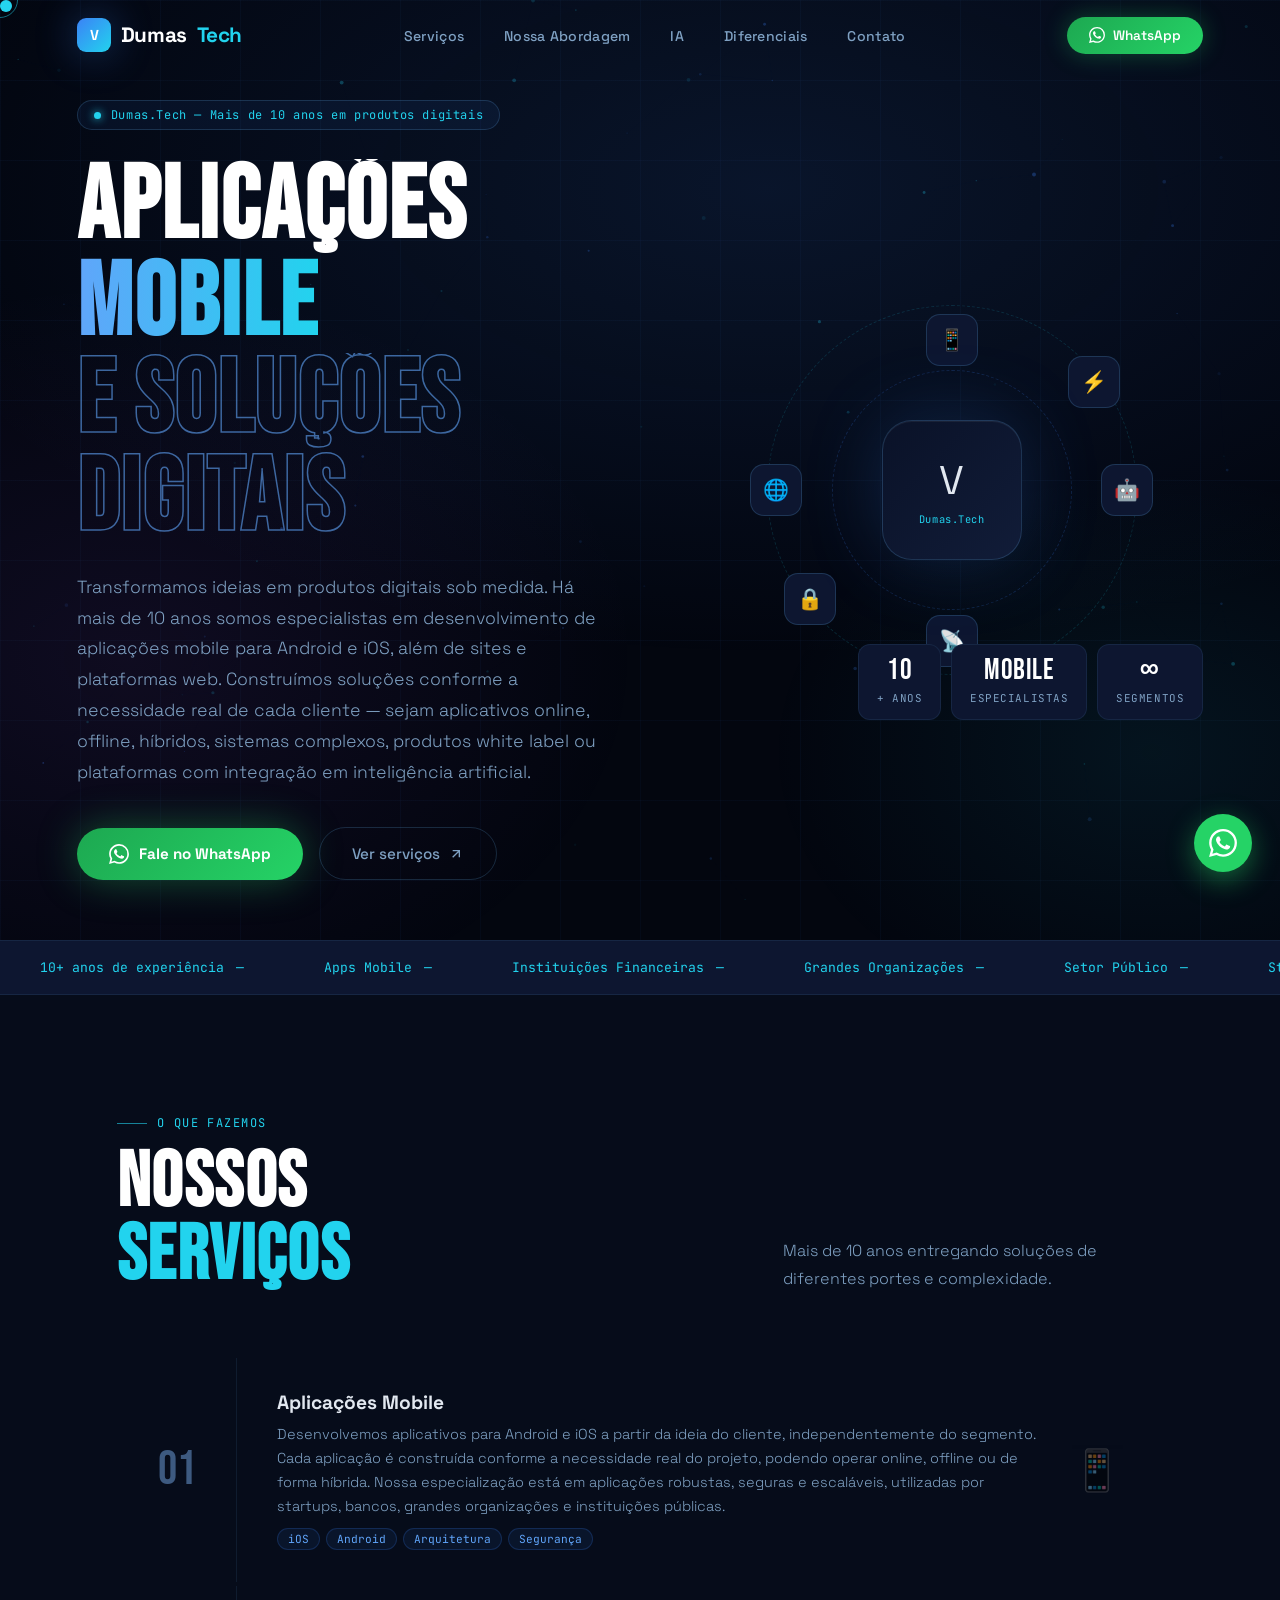
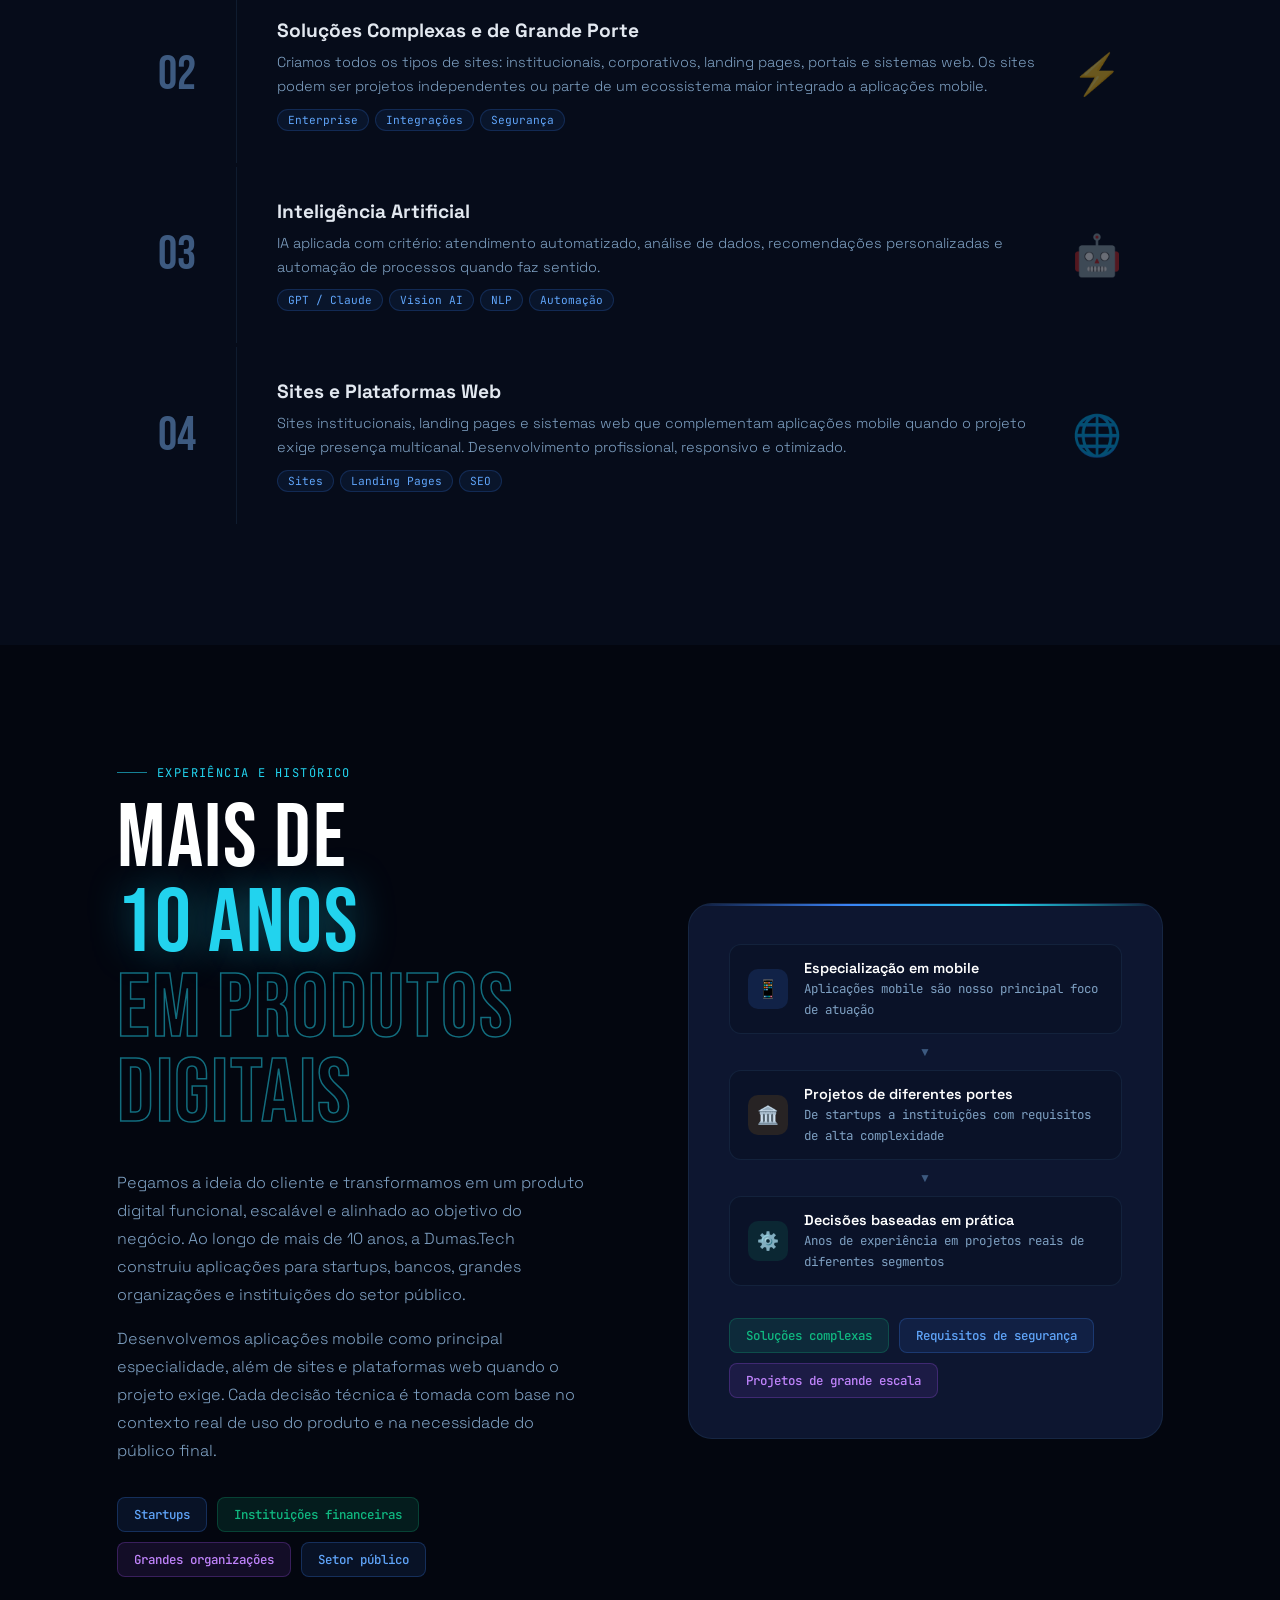
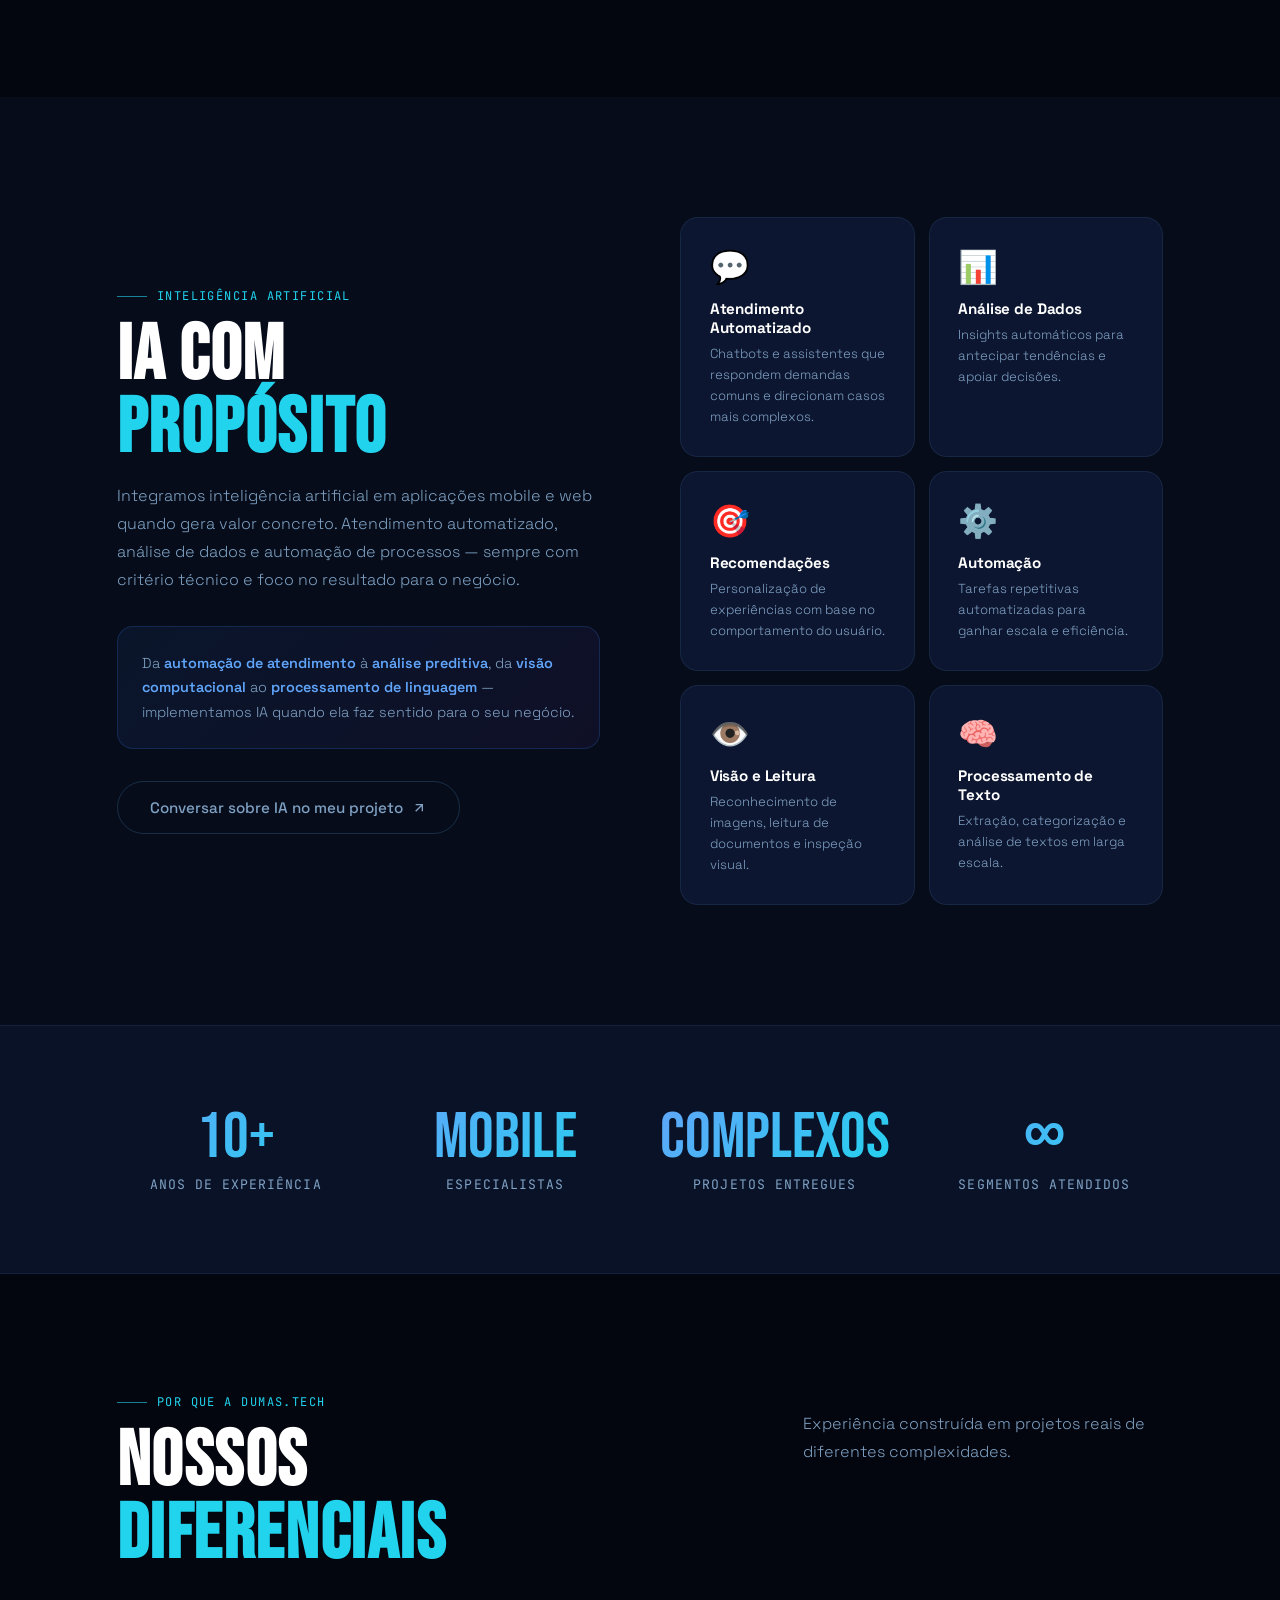
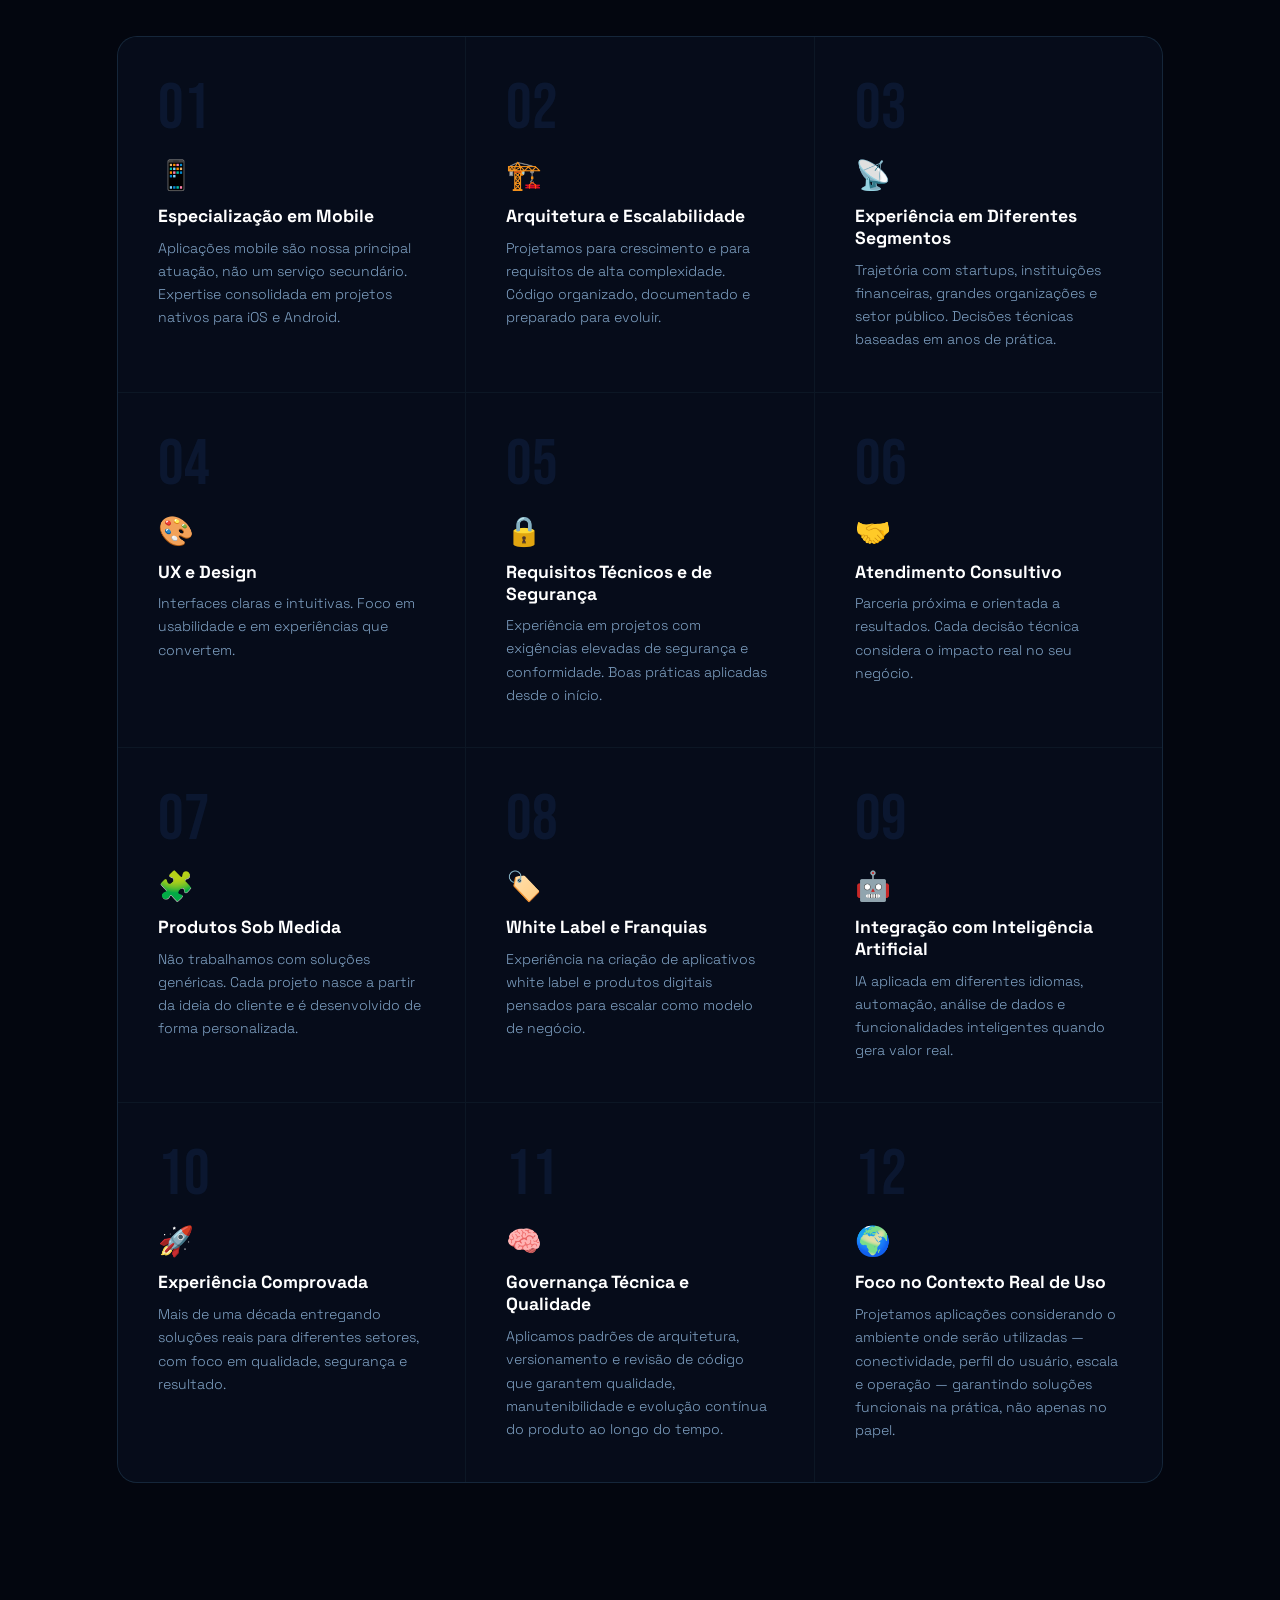
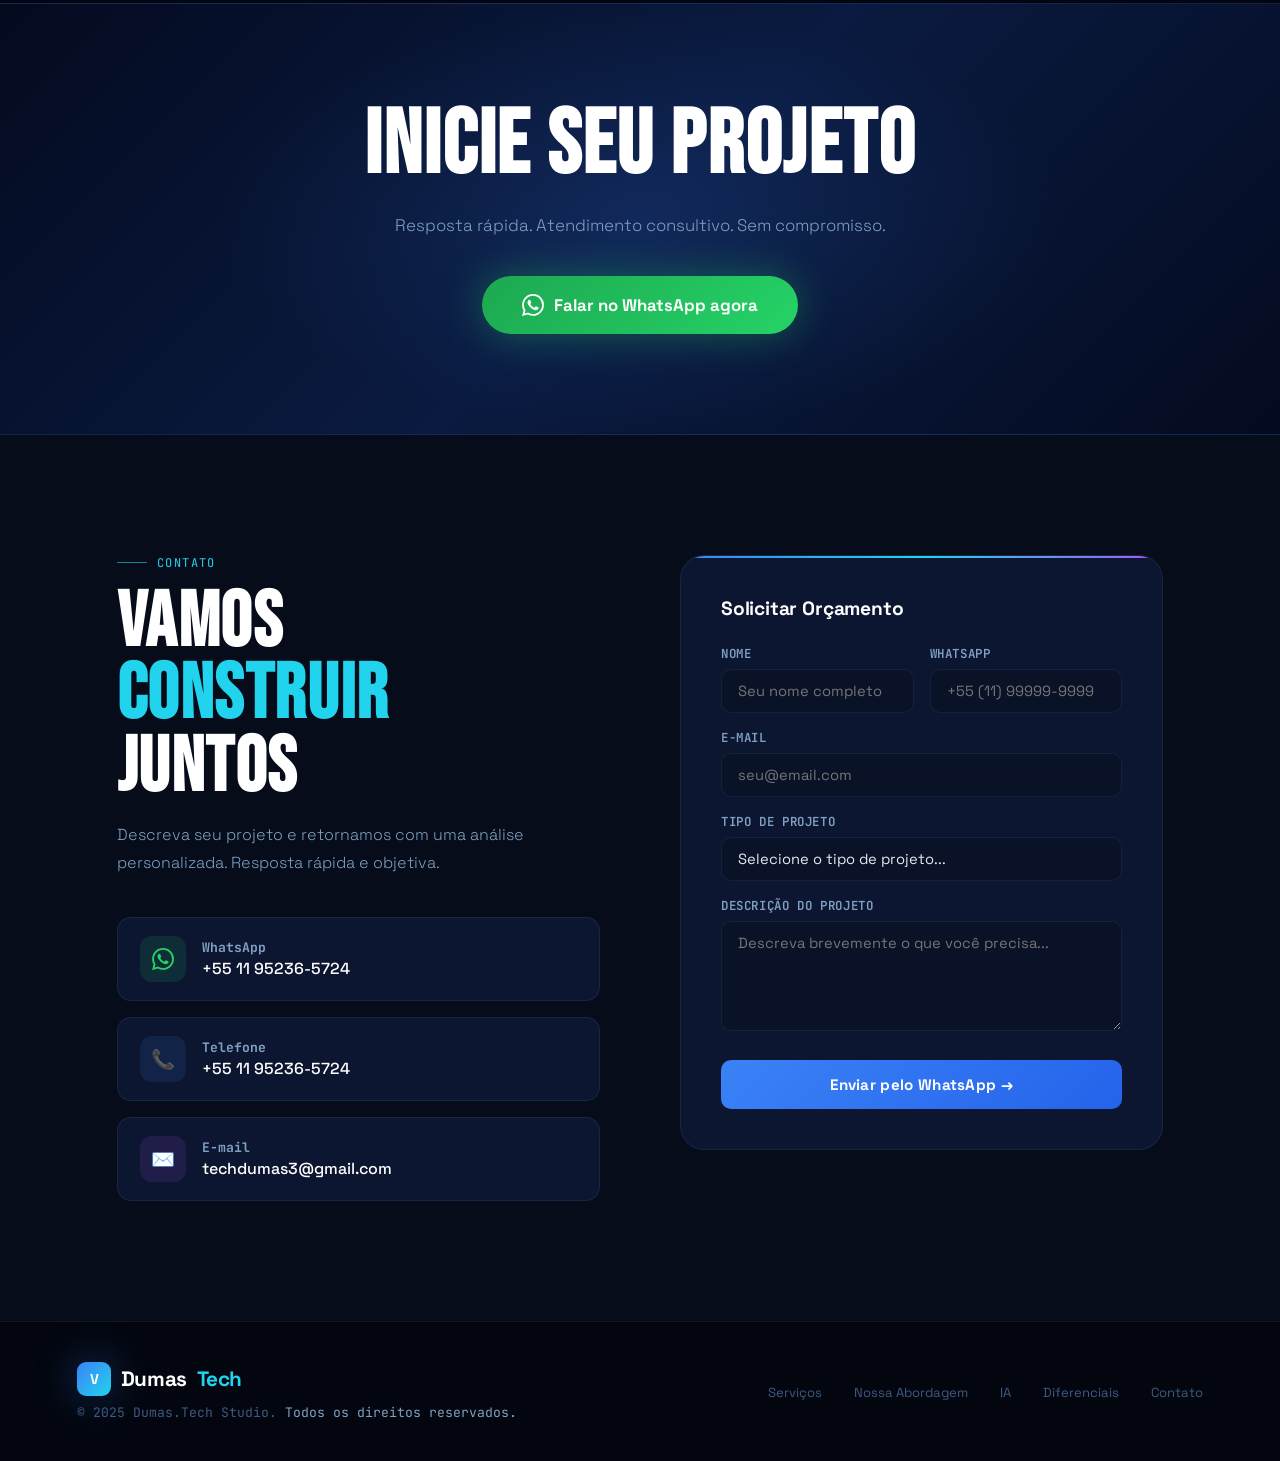
==== commit 40d8c268: "CHORE: meta tag google search" ====
--- a/index.html
+++ b/index.html
@@ -3,6 +3,7 @@
   <head>
     <meta charset="UTF-8" />
     <meta name="viewport" content="width=device-width, initial-scale=1.0" />
+    <meta name="google-site-verification" content="Qp5QRkuJe-_9-1Eq6c0hypU45sZfs5QPzhnaIxuifBs" />
     <meta
       name="description"
       content="Dumas.Tech — Mais de 10 anos em desenvolvimento de produtos digitais. Especialistas em aplicações mobile, sites e soluções de grande porte para startups, instituições financeiras e grandes organizações."
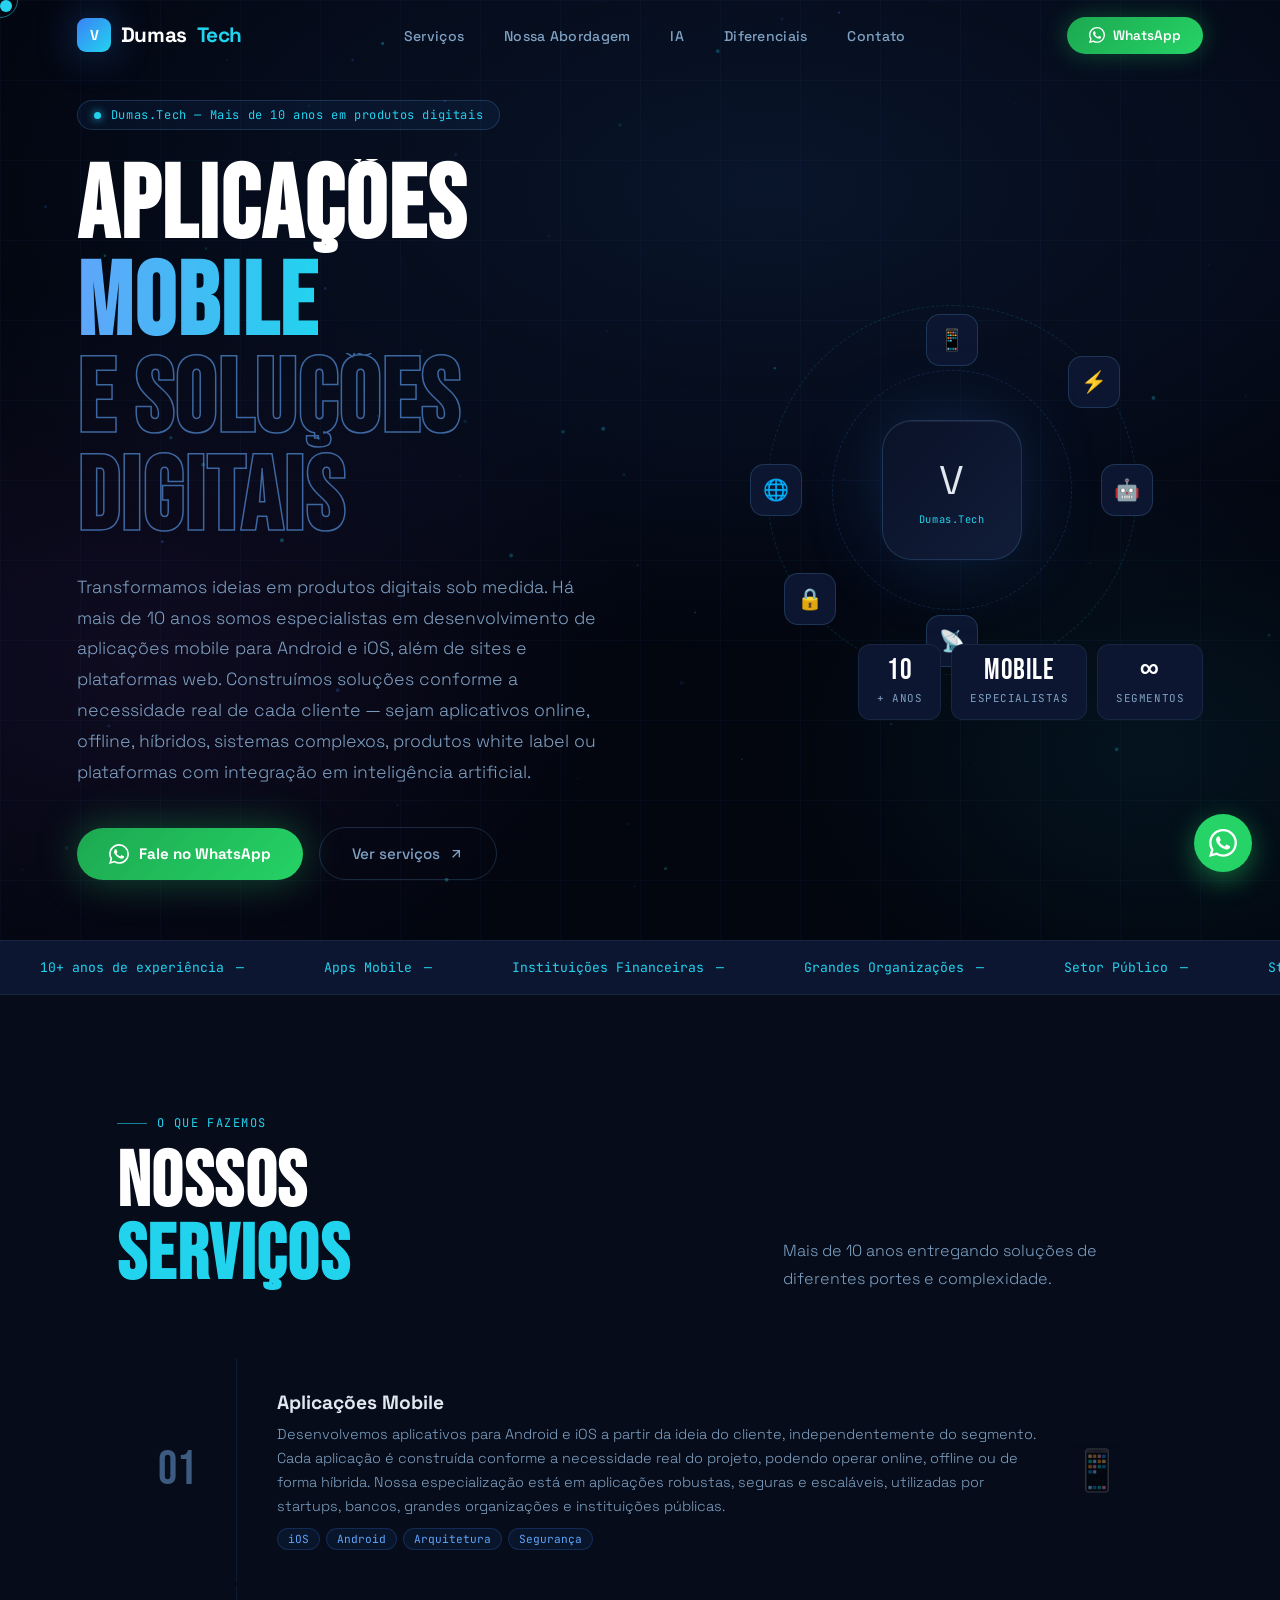
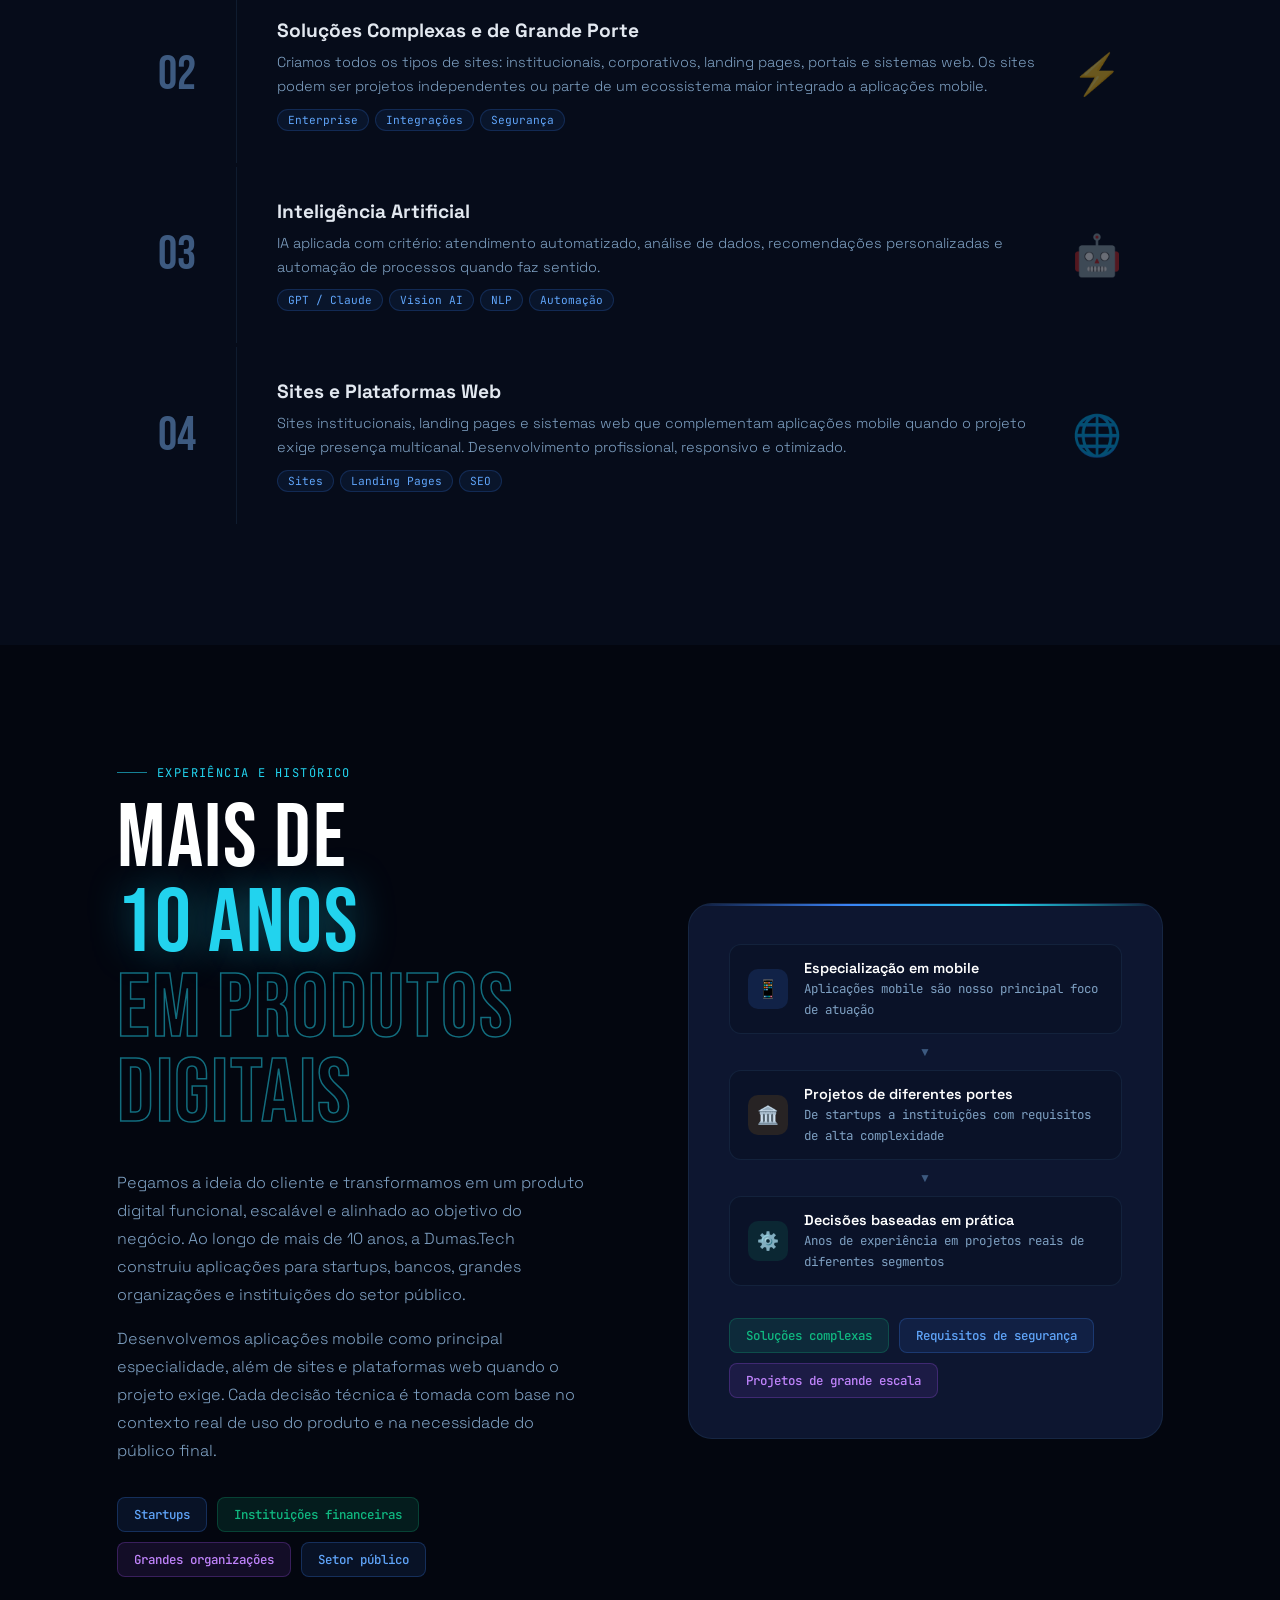
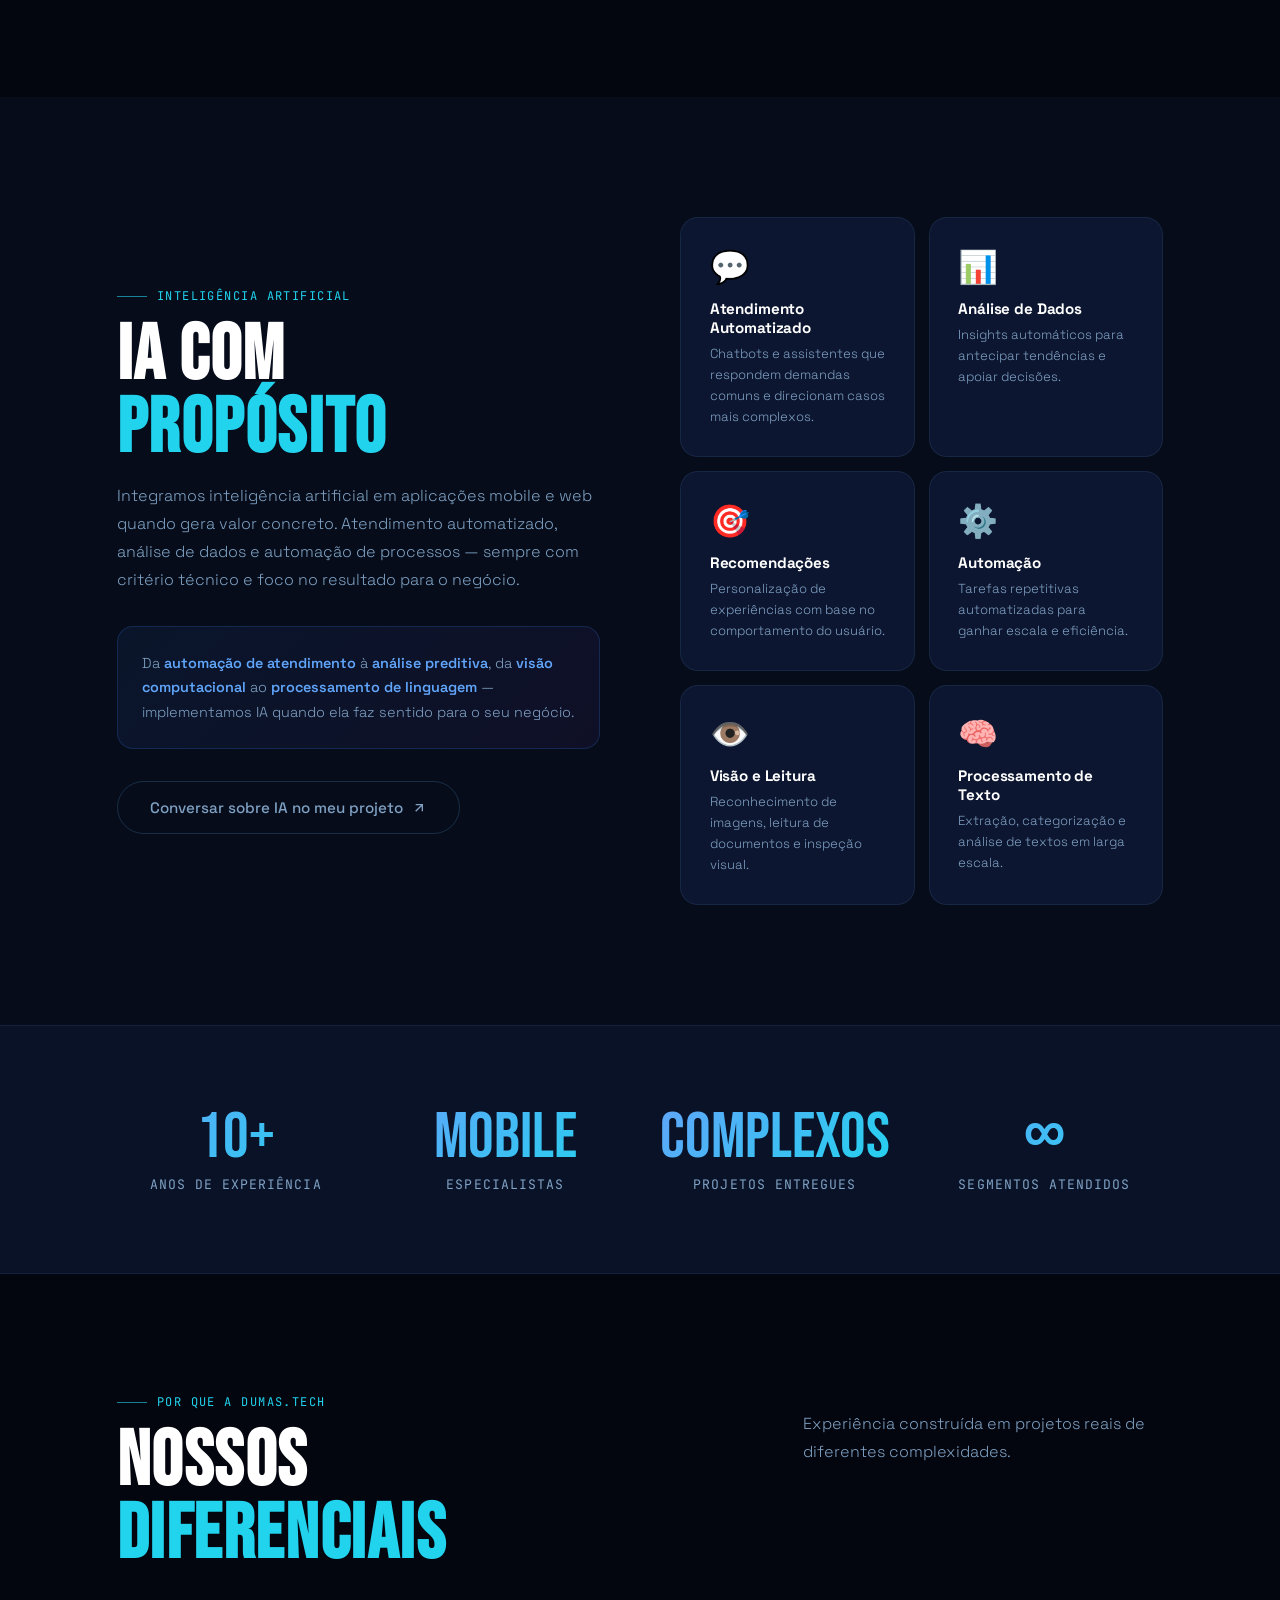
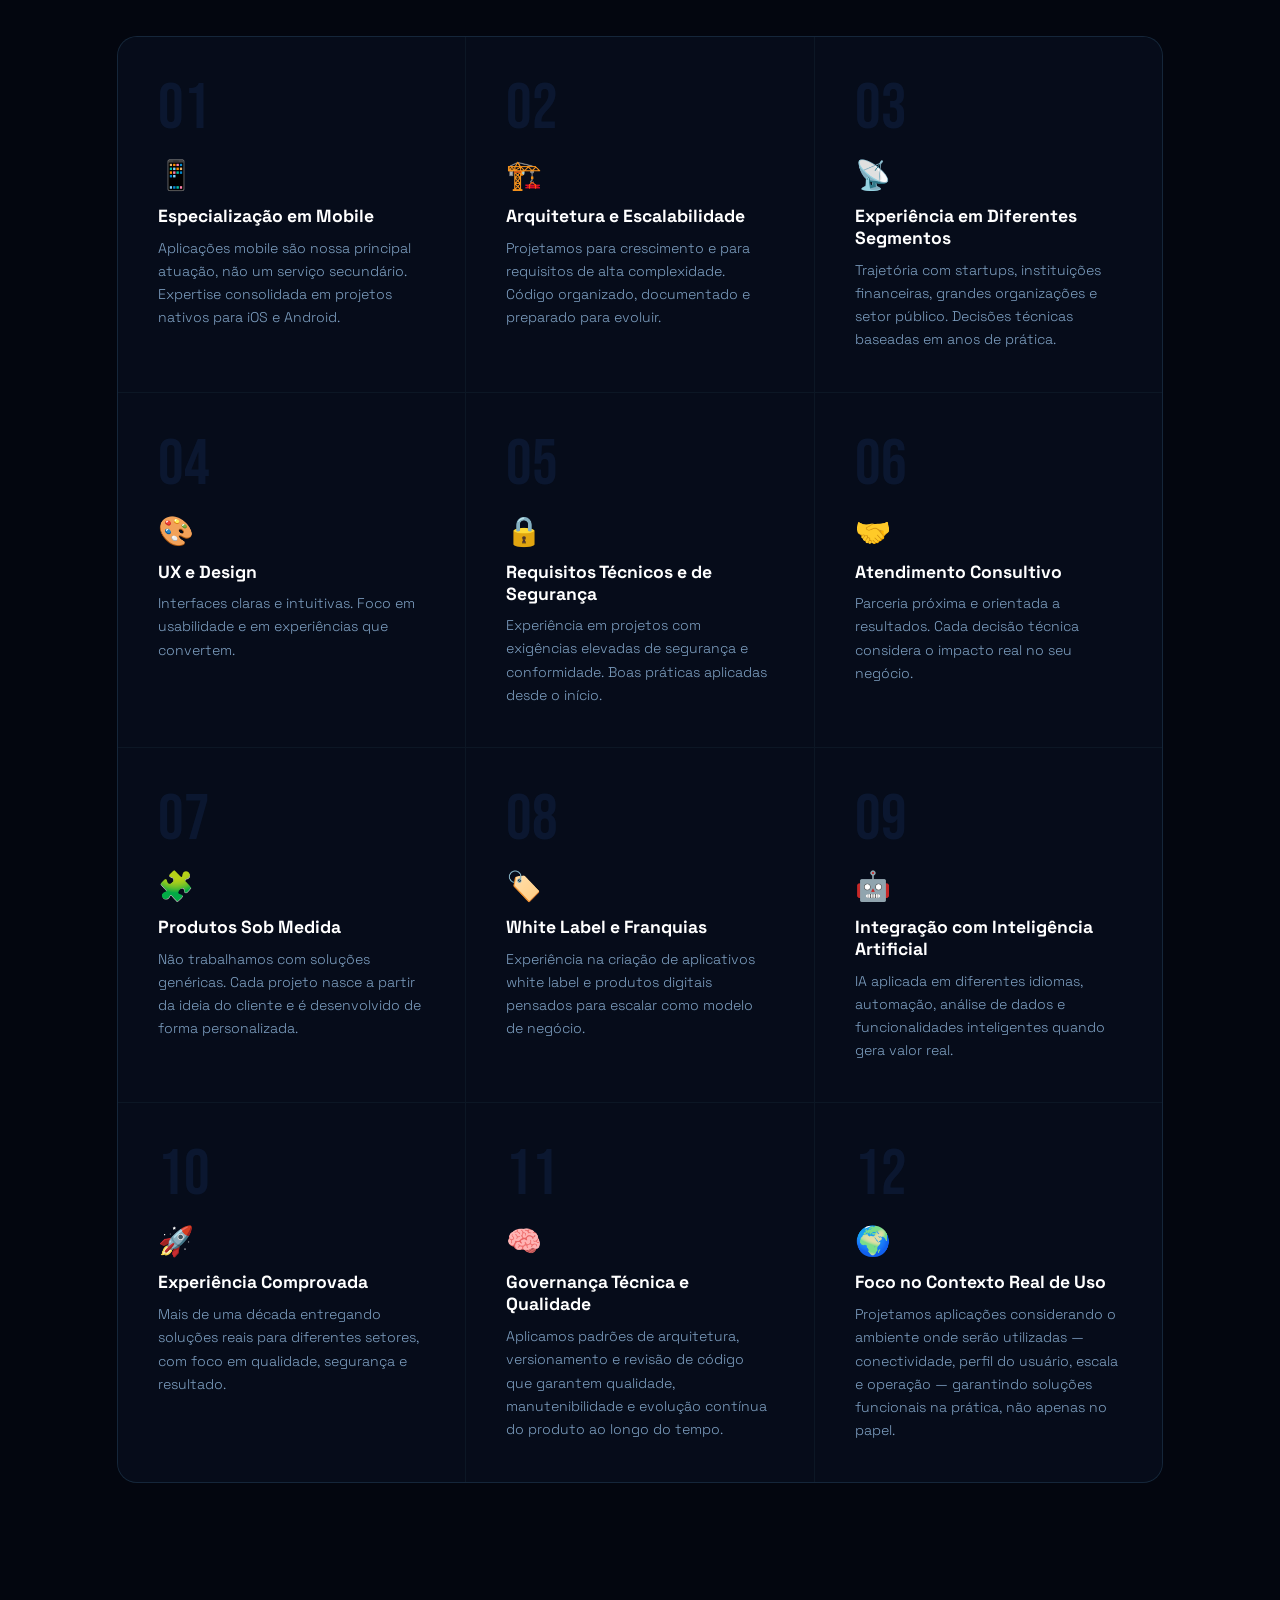
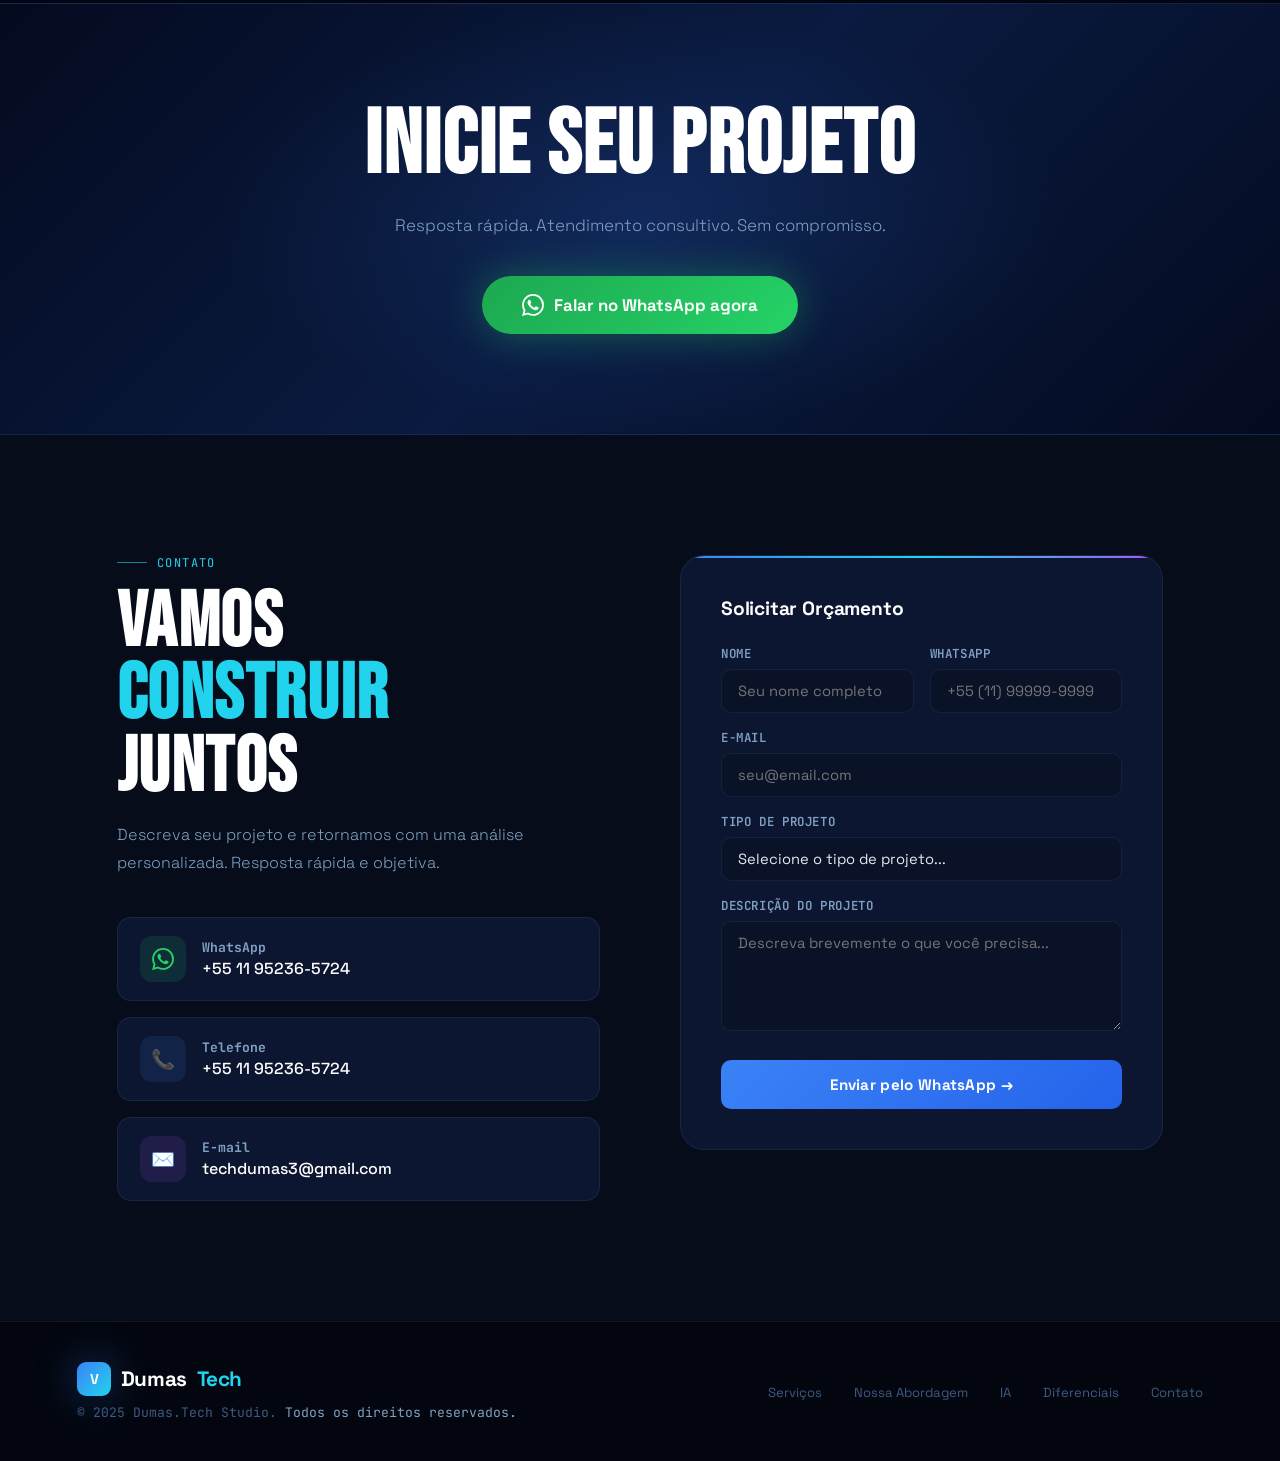
==== commit 335c44ed: "CHORE: add files imports for indexes in google search" ====
--- a/index.html
+++ b/index.html
@@ -757,7 +757,7 @@
                 </div>
               </a>
 
-              <a href="mailto:venancio.devone@gmail.com" class="ci">
+              <a href="mailto:techdumas3@gmail.com" class="ci">
                 <div class="ci-icon ci-mail">✉️</div>
                 <div class="ci-text">
                   <strong>E-mail</strong>
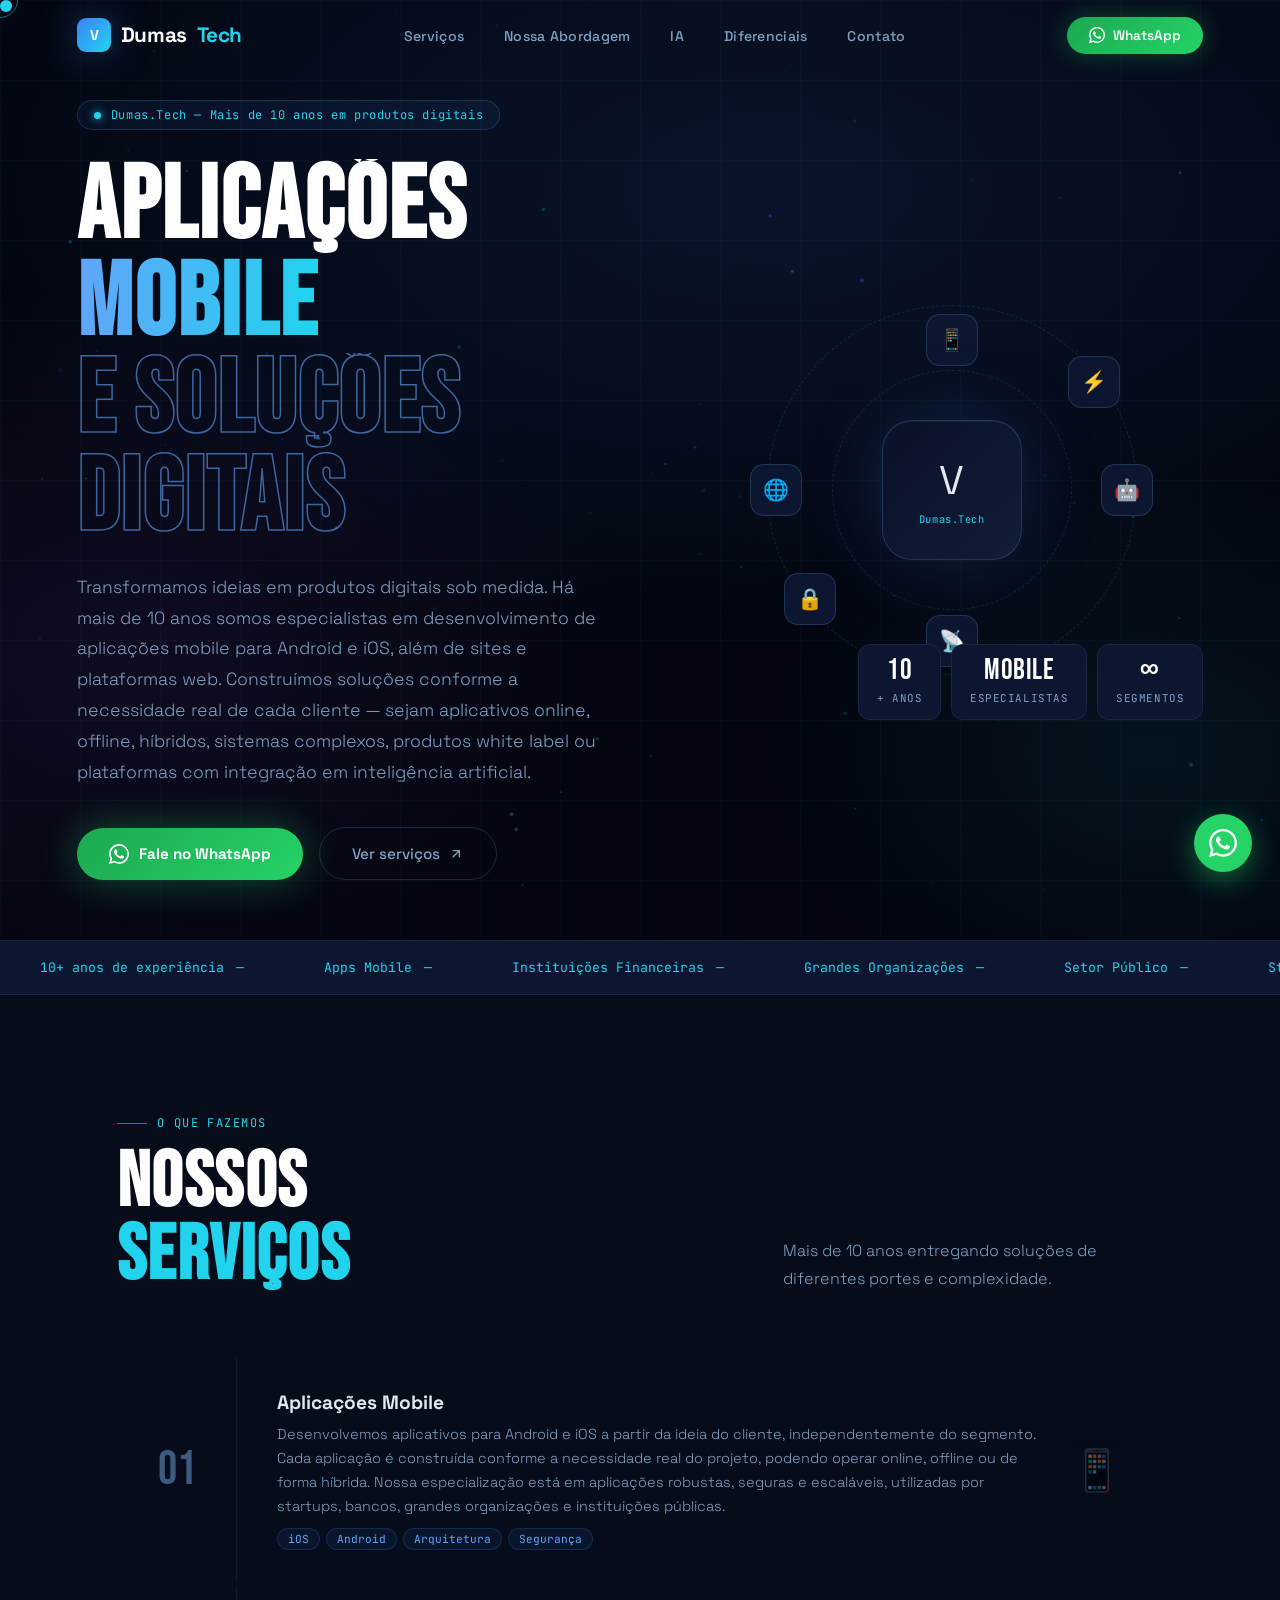
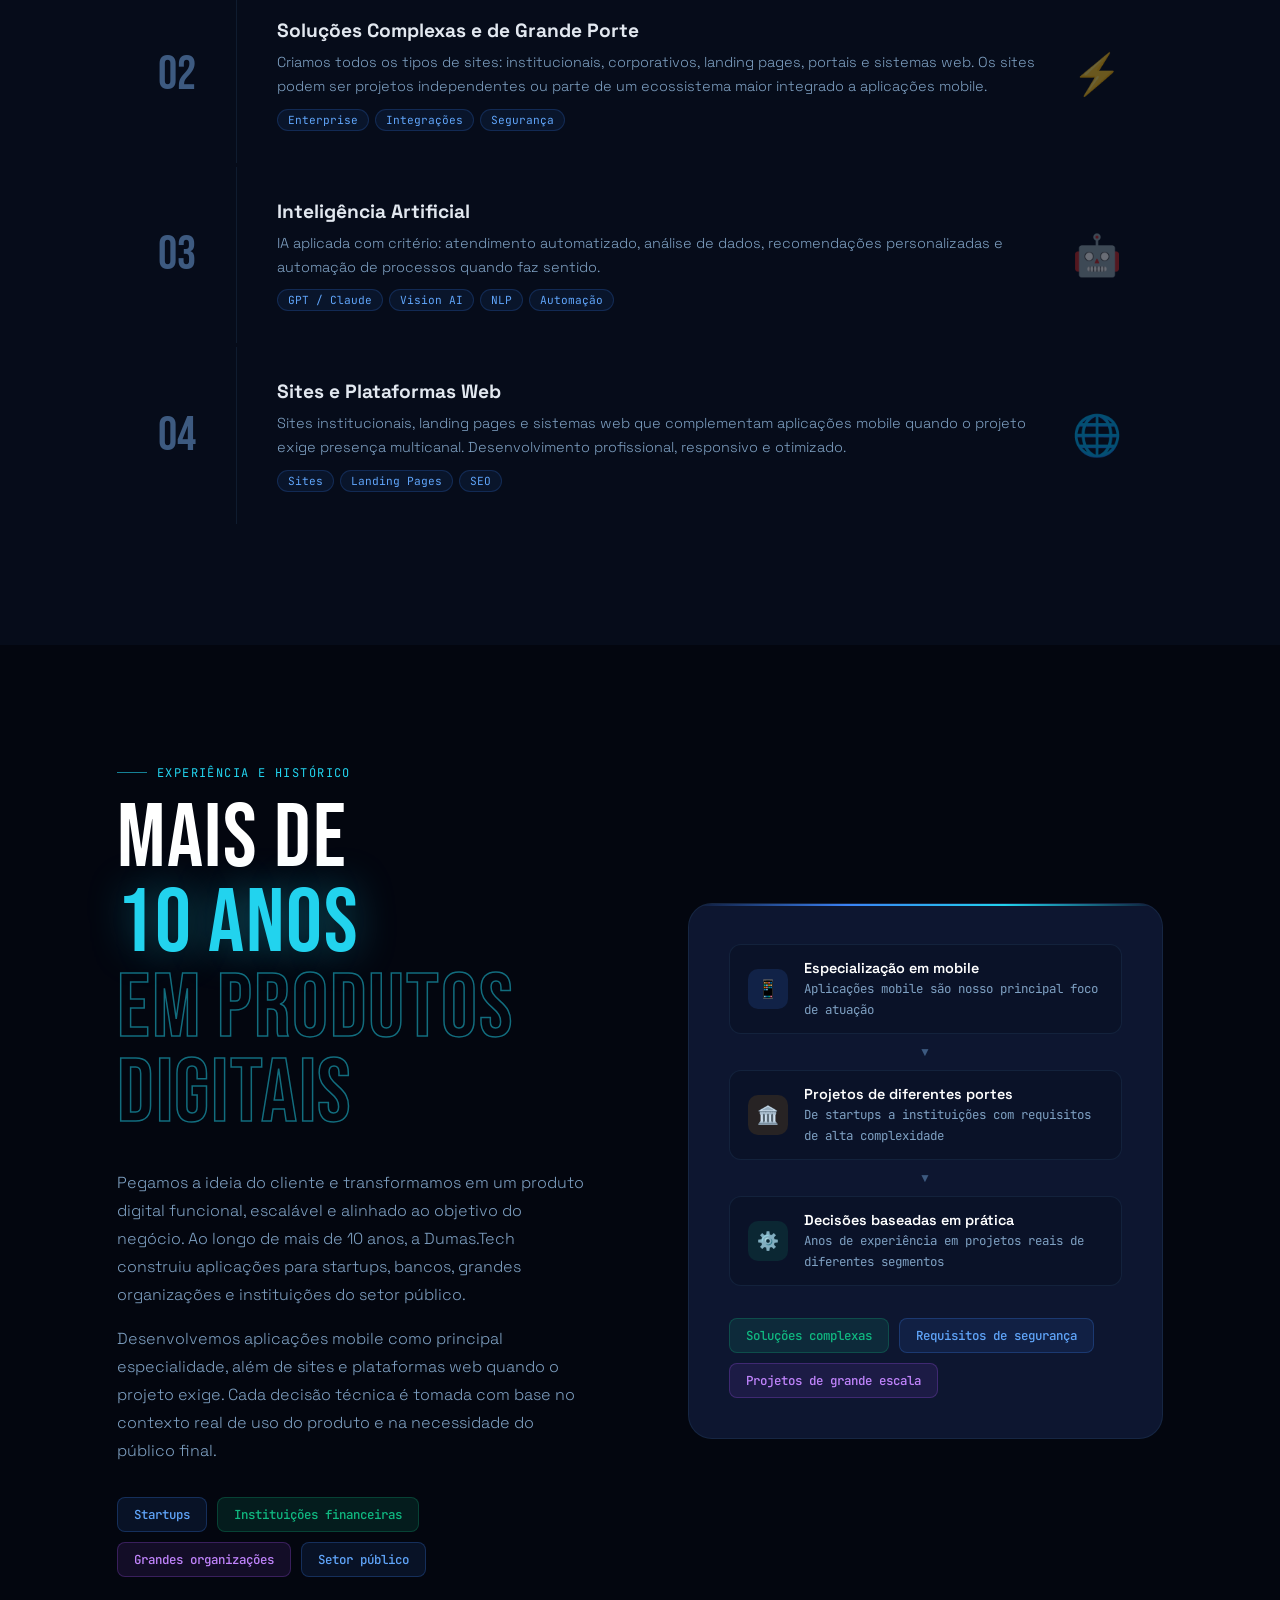
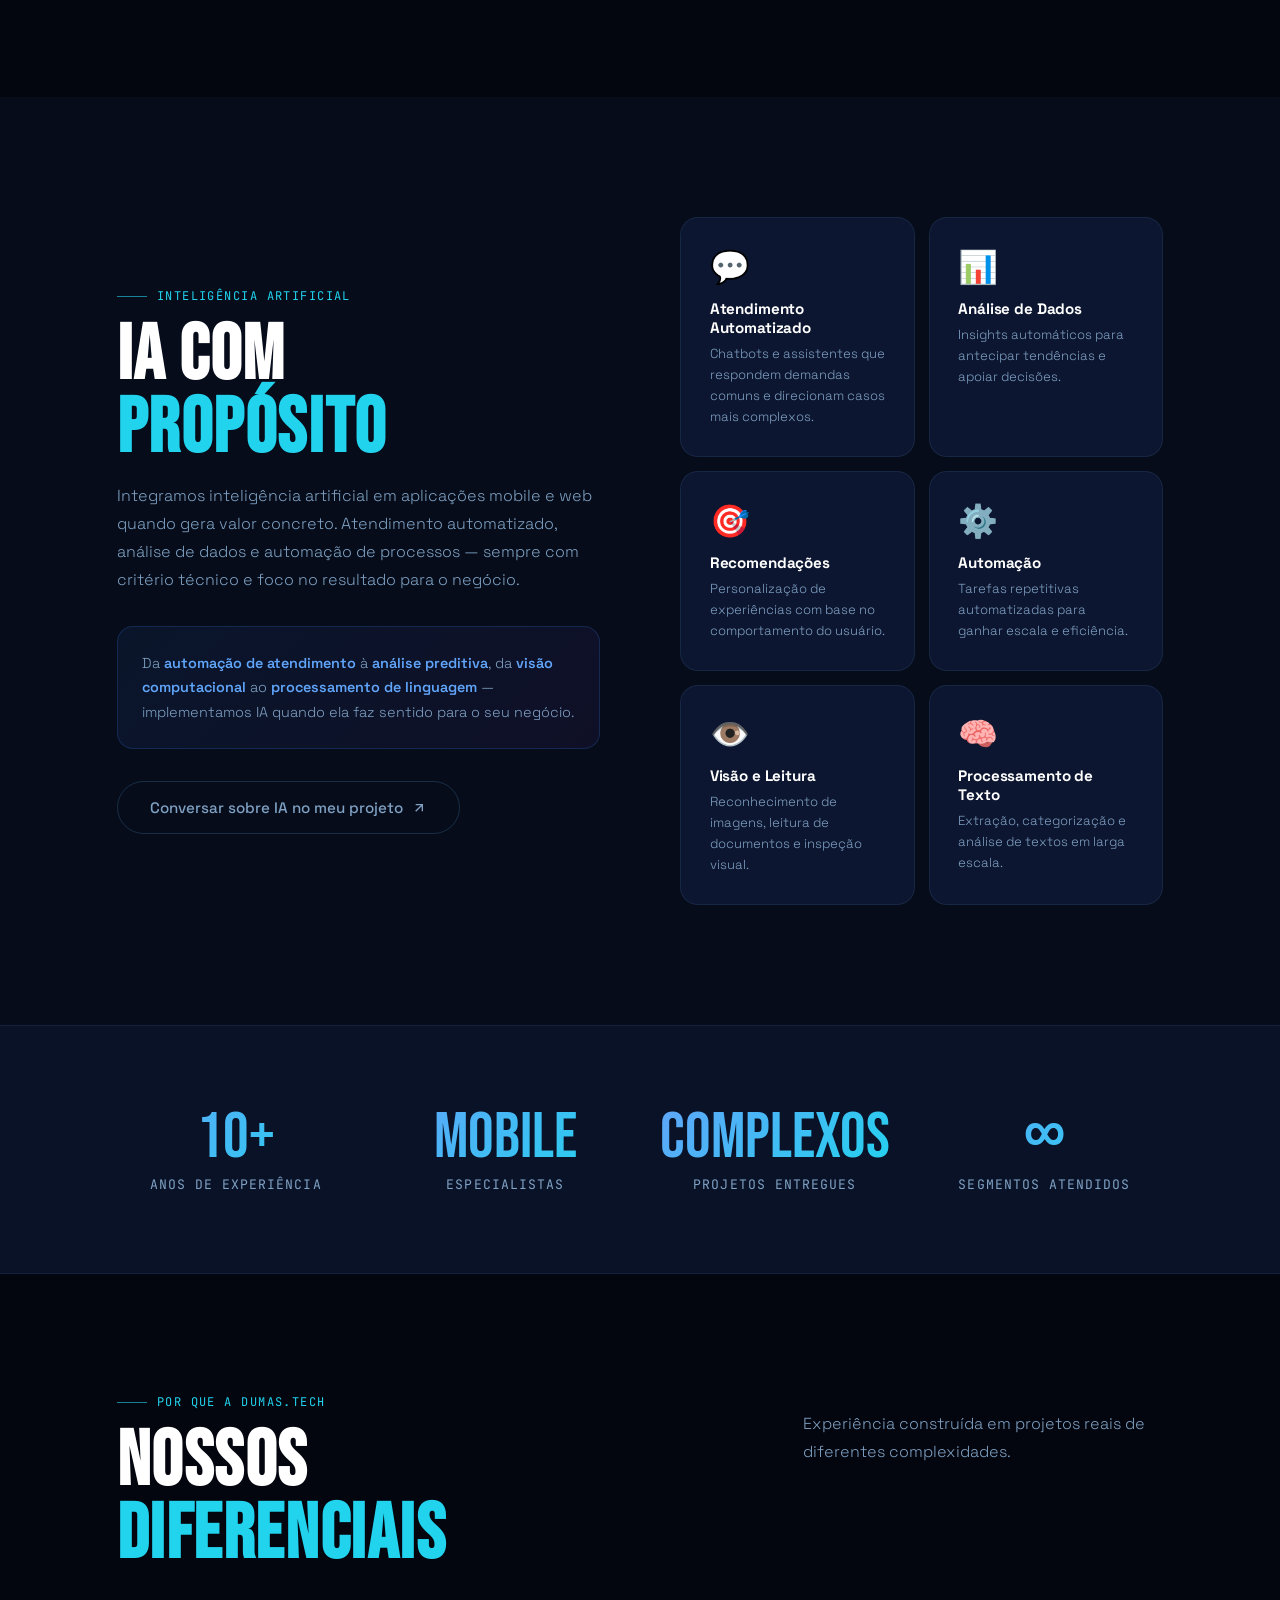
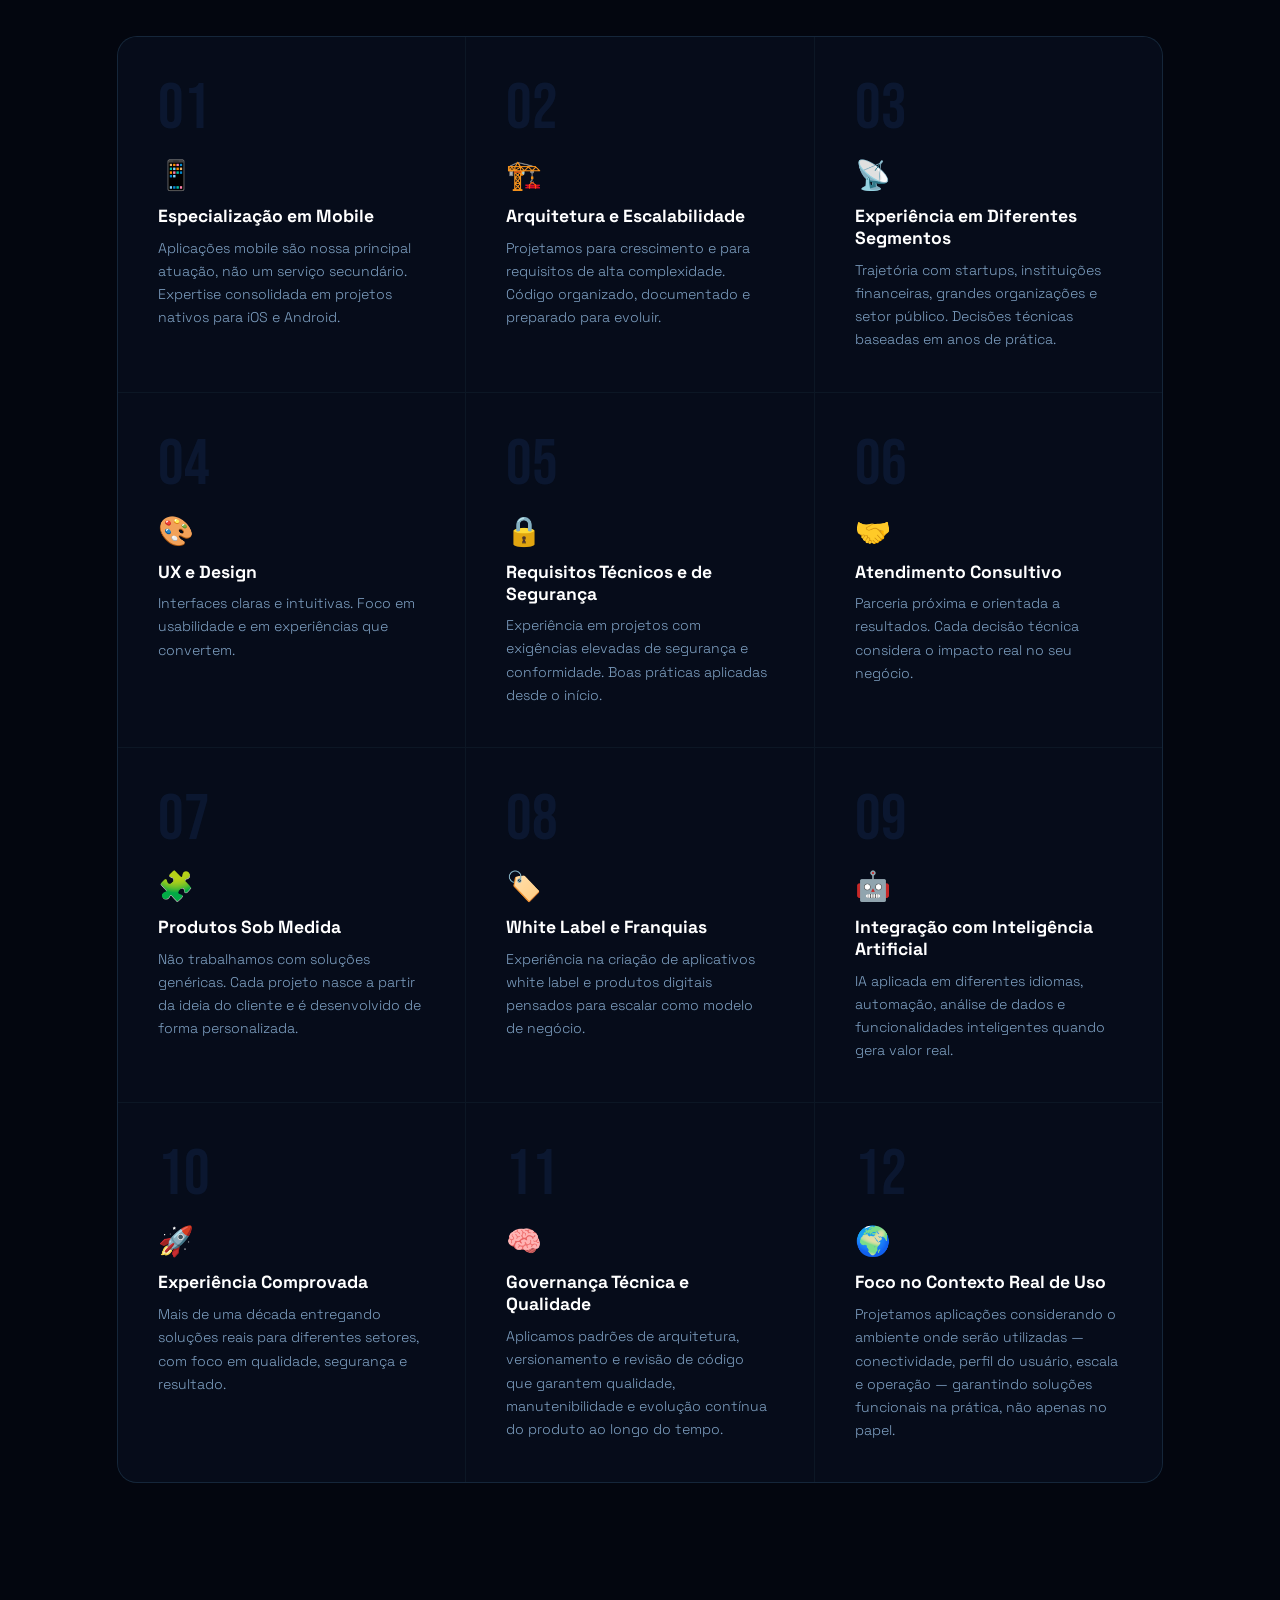
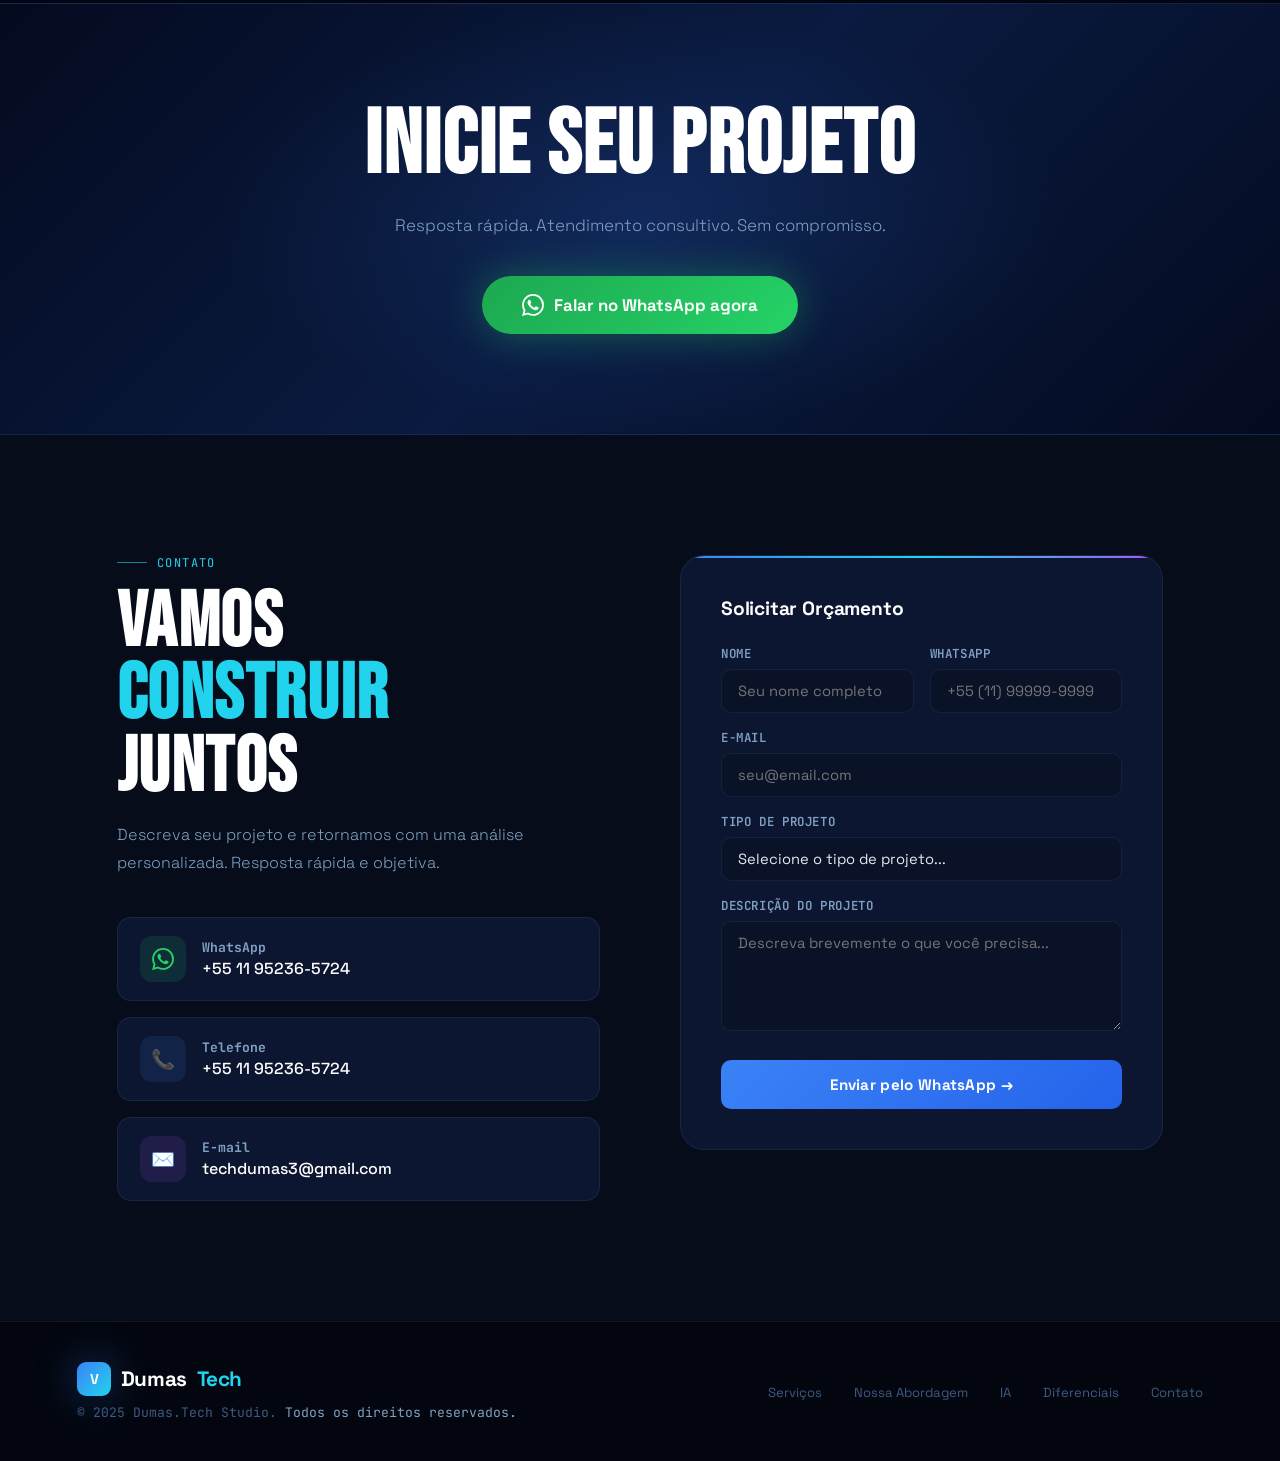
==== commit 309ffba8: "Front-End: indexing files for google" ====
--- a/index.html
+++ b/index.html
@@ -3,18 +3,68 @@
   <head>
     <meta charset="UTF-8" />
     <meta name="viewport" content="width=device-width, initial-scale=1.0" />
+
+    <!-- Verificação Google (não remover) -->
     <meta name="google-site-verification" content="Qp5QRkuJe-_9-1Eq6c0hypU45sZfs5QPzhnaIxuifBs" />
+
+    <!-- TÍTULO: começa pela palavra-chave que as pessoas buscam -->
+    <title>Desenvolvimento de Aplicativos Mobile e Software | Dumas.Tech</title>
+
+    <!-- DESCRIÇÃO: ~155 caracteres, com chamada pra ação -->
     <meta
       name="description"
-      content="Dumas.Tech — Mais de 10 anos em desenvolvimento de produtos digitais. Especialistas em aplicações mobile, sites e soluções de grande porte para startups, instituições financeiras e grandes organizações."
+      content="Empresa de desenvolvimento de aplicativos mobile e qualquer sistema, (iOS e Android), sites e sistemas sob medida. Mais de 10 anos criando soluções digitais com IA. Fale conosco."
     />
     <meta
       name="keywords"
-      content="Dumas.Tech, aplicativos mobile, desenvolvimento de sites, aplicações sob medida, instituições financeiras, soluções enterprise"
+      content="desenvolvimento de aplicativos, aplicativos mobile, desenvolvimento de apps, criar aplicativo, apps iOS Android, desenvolvimento de software sob medida, fábrica de software, sistemas web, inteligência artificial, white label"
     />
-    <title>
-      Dumas.Tech — Especialistas em Aplicações Mobile e Soluções Digitais
-    </title>
+    <meta name="author" content="Dumas.Tech" />
+    <meta name="robots" content="index, follow" />
+    <link rel="canonical" href="https://venanciokranvoski.github.io/" />
+
+    <!-- Open Graph (WhatsApp, Facebook, LinkedIn) -->
+    <meta property="og:type" content="website" />
+    <meta property="og:title" content="Desenvolvimento de Aplicativos Mobile e Software | Dumas.Tech" />
+    <meta
+      property="og:description"
+      content="Mais de 10 anos criando aplicativos mobile, sites e sistemas sob medida para startups, instituições financeiras e grandes organizações."
+    />
+    <meta property="og:url" content="https://venanciokranvoski.github.io/" />
+    <meta property="og:image" content="https://venanciokranvoski.github.io/og-image.png" />
+    <meta property="og:locale" content="pt_BR" />
+    <meta property="og:site_name" content="Dumas.Tech" />
+
+    <!-- Twitter/X Card -->
+    <meta name="twitter:card" content="summary_large_image" />
+    <meta name="twitter:title" content="Desenvolvimento de Aplicativos Mobile e Software | Dumas.Tech" />
+    <meta name="twitter:description" content="Aplicativos mobile, sites e sistemas sob medida com mais de 10 anos de experiência." />
+    <meta name="twitter:image" content="https://venanciokranvoski.github.io/og-image.png" />
+
+    <!-- Dados estruturados (JSON-LD) -->
+    <script type="application/ld+json">
+      {
+        "@context": "https://schema.org",
+        "@type": "ProfessionalService",
+        "name": "Dumas.Tech",
+        "description": "Estúdio de desenvolvimento de produtos digitais especializado em aplicações mobile (iOS e Android), sites, plataformas web e soluções com inteligência artificial.",
+        "url": "https://venanciokranvoski.github.io/",
+        "telephone": "+5511952365724",
+        "priceRange": "$$",
+        "areaServed": { "@type": "Country", "name": "Brasil" },
+        "knowsAbout": [
+          "Desenvolvimento de aplicativos mobile",
+          "iOS",
+          "Android",
+          "Desenvolvimento de sites",
+          "Sistemas web",
+          "Inteligência artificial",
+          "Produtos white label"
+        ],
+        "sameAs": ["https://wa.me/5511952365724"]
+      }
+    </script>
+
     <link rel="preconnect" href="https://fonts.googleapis.com" />
     <link
       href="https://fonts.googleapis.com/css2?family=Space+Grotesk:wght@300;400;500;600;700&family=Bebas+Neue&family=JetBrains+Mono:wght@300;400;500&display=swap"
@@ -861,4 +911,4 @@
 
     <script src="js/main.js"></script>
   </body>
-</html>
+</html>
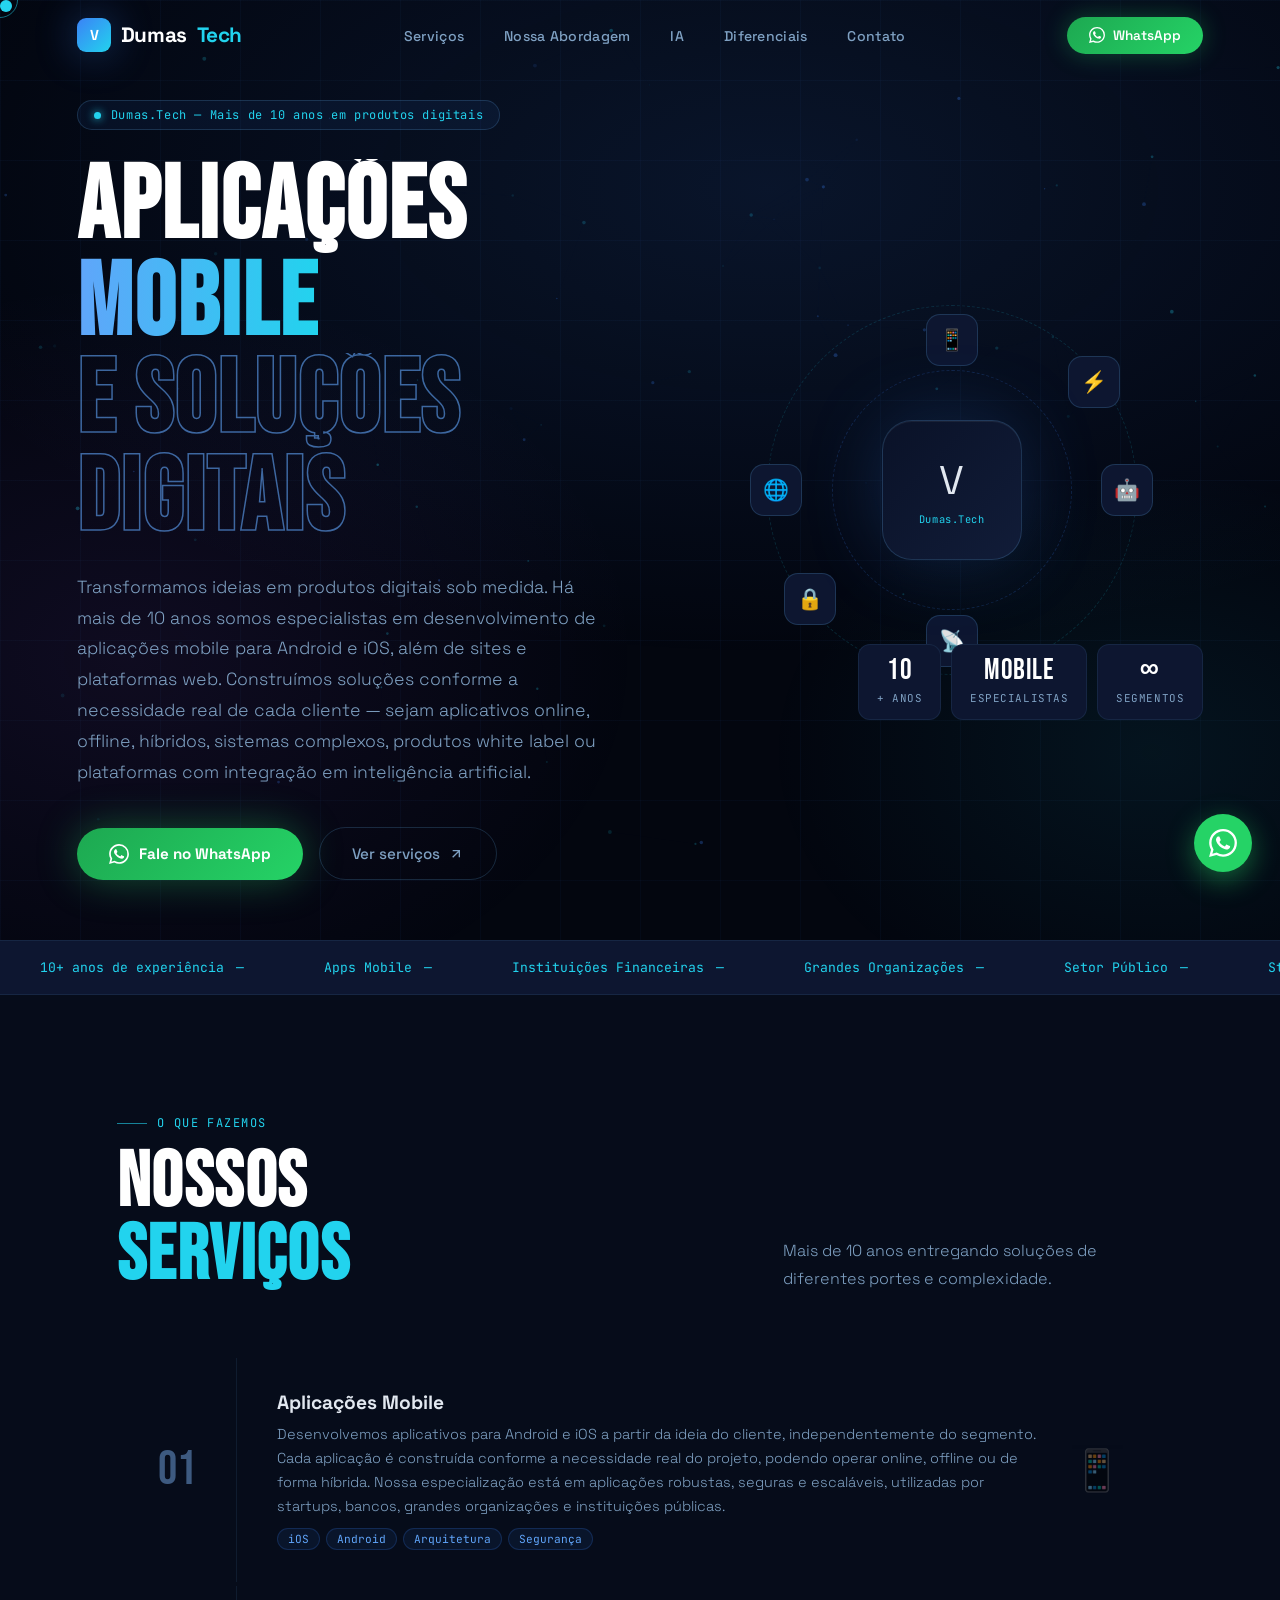
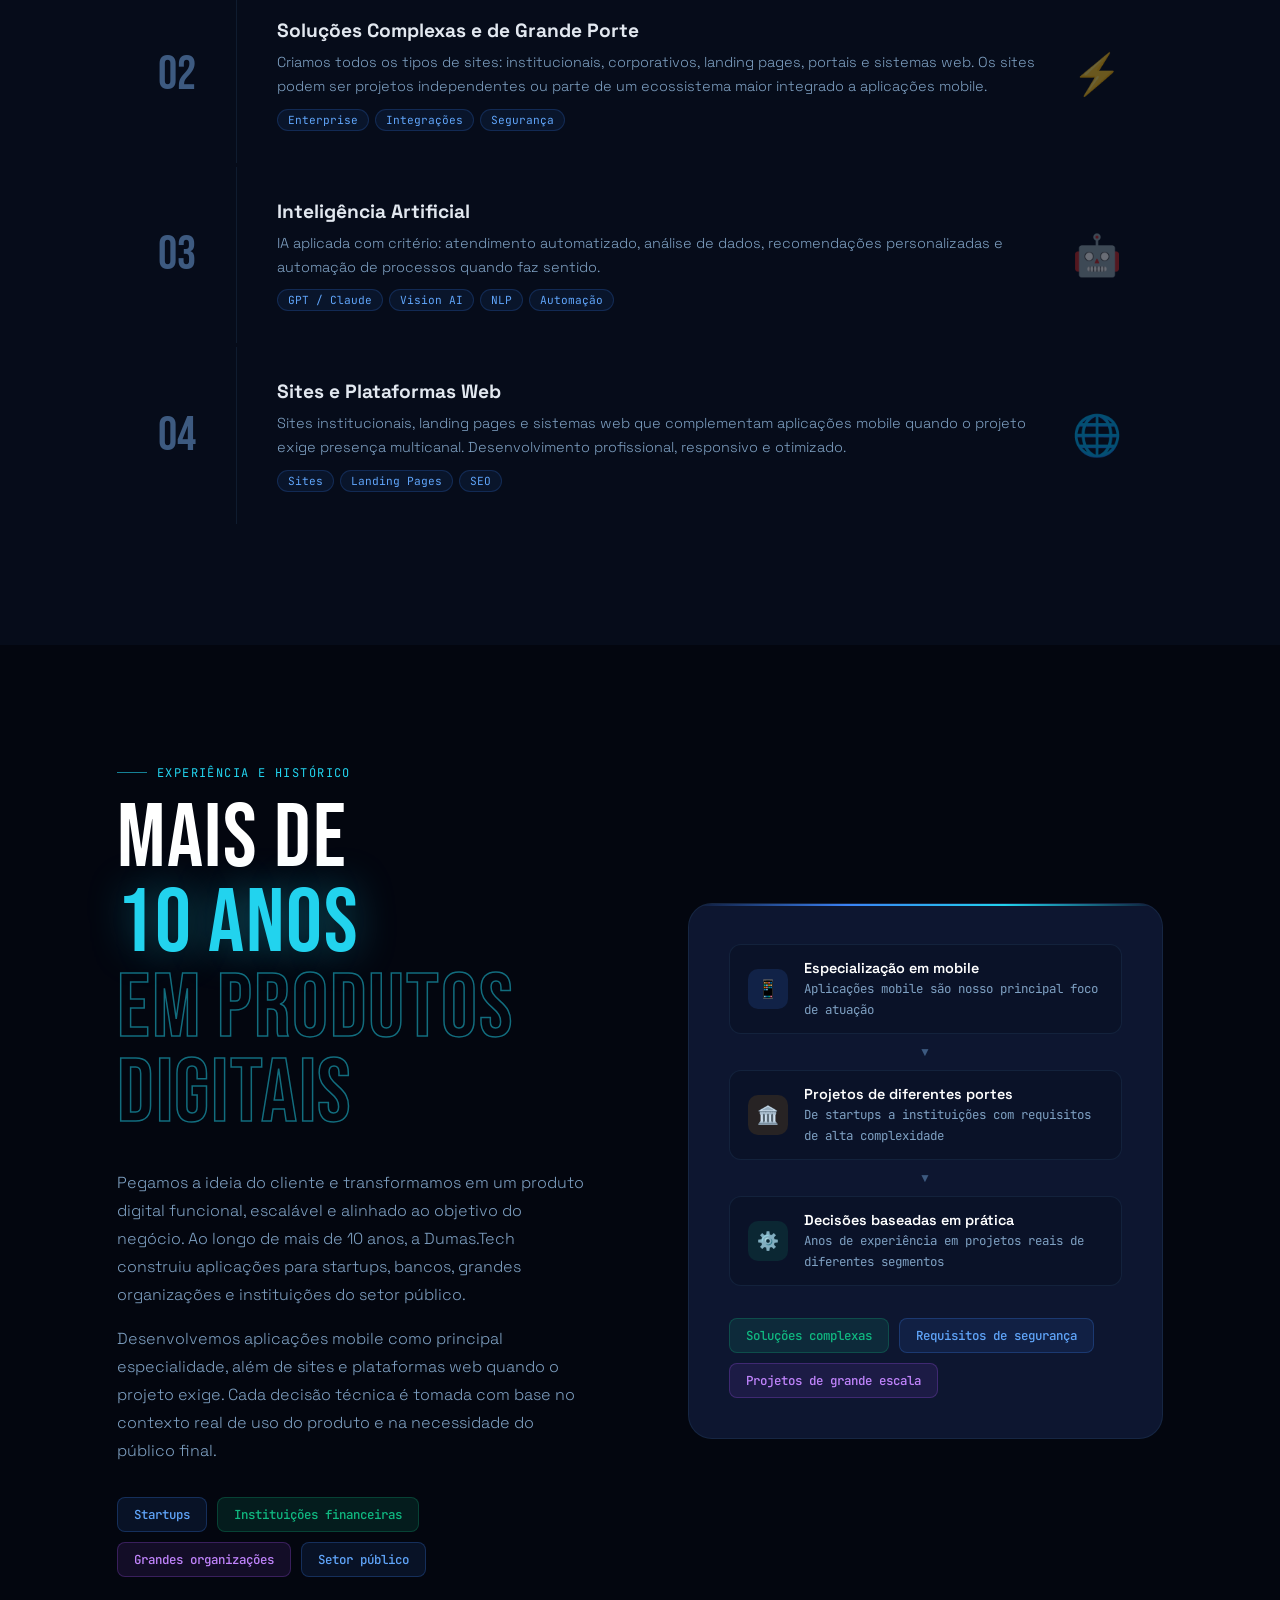
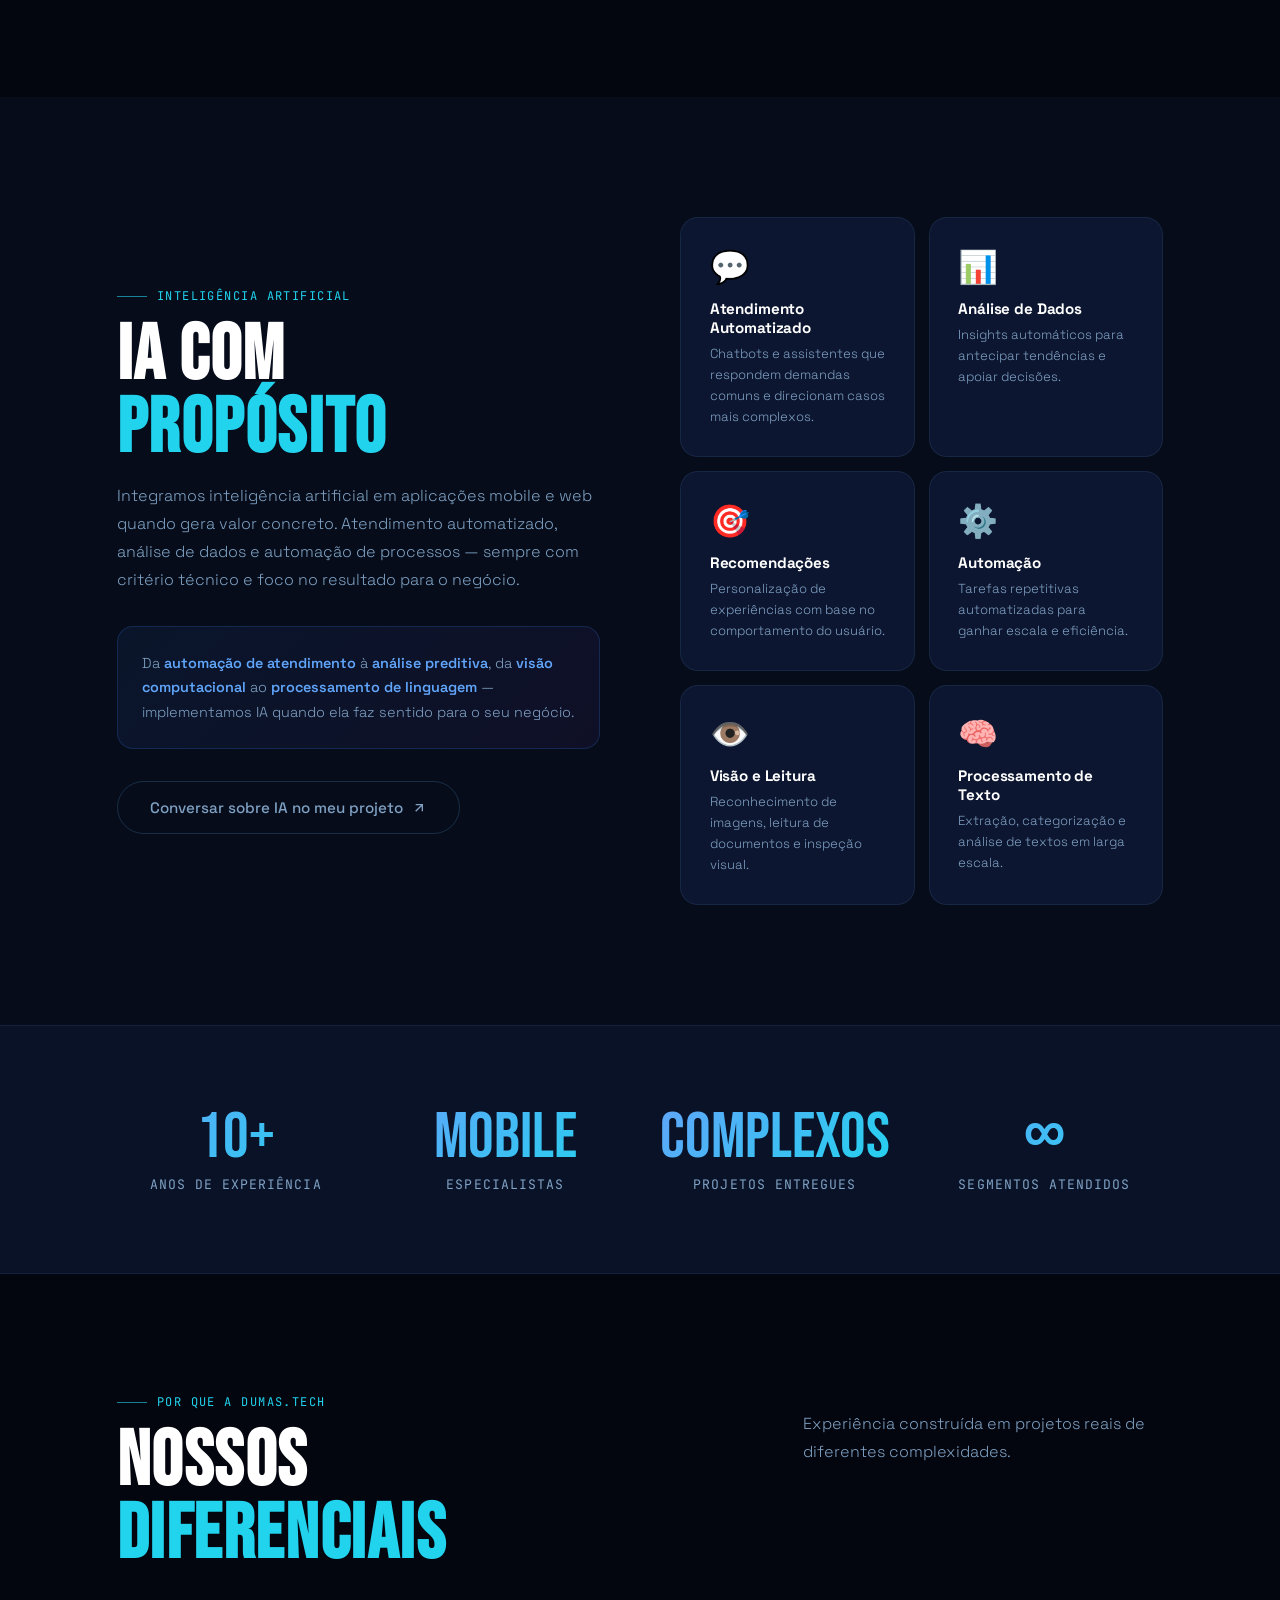
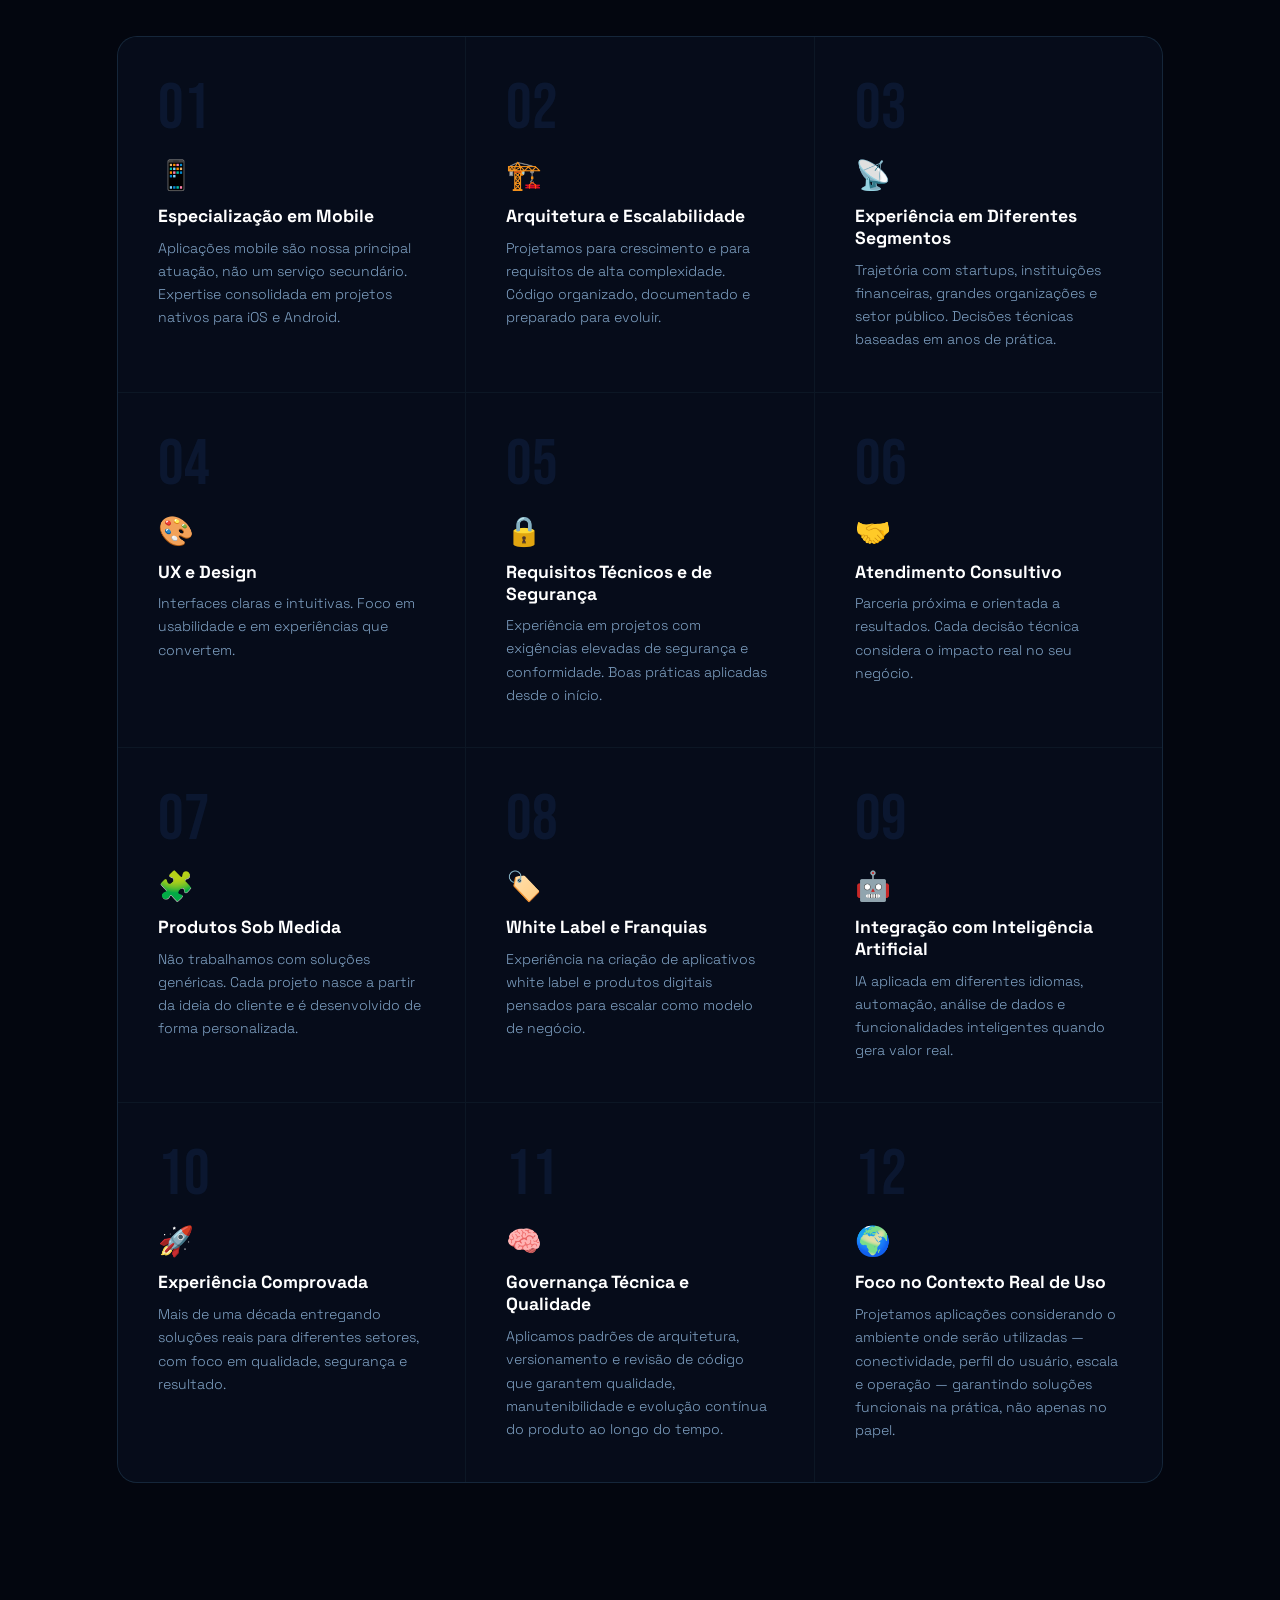
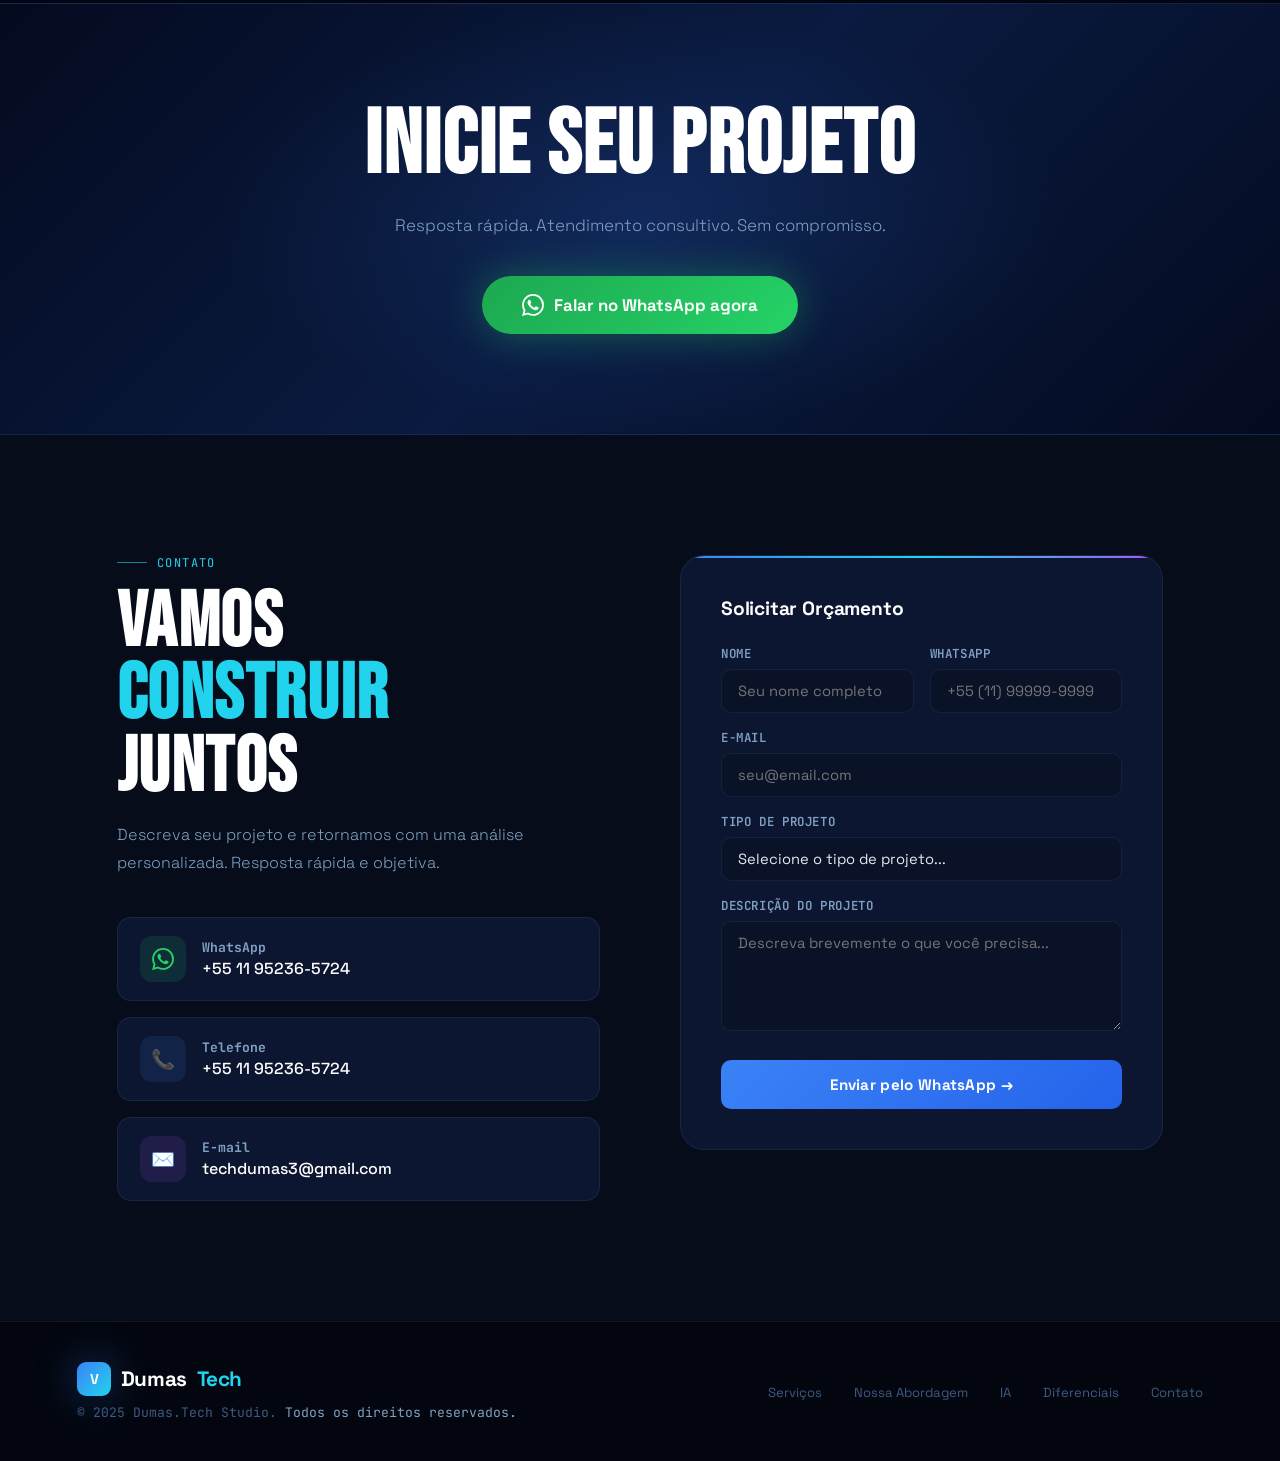
==== commit 2adf2ae8: "CHORE: feat google analytics" ====
--- a/index.html
+++ b/index.html
@@ -6,6 +6,16 @@
 
     <!-- Verificação Google (não remover) -->
     <meta name="google-site-verification" content="Qp5QRkuJe-_9-1Eq6c0hypU45sZfs5QPzhnaIxuifBs" />
+
+    <!-- Google tag (gtag.js) -->
+    <script async src="https://www.googletagmanager.com/gtag/js?id=G-Y41DB1366P"></script>
+    <script>
+      window.dataLayer = window.dataLayer || [];
+      function gtag(){dataLayer.push(arguments);}
+      gtag('js', new Date());
+
+      gtag('config', 'G-Y41DB1366P');
+    </script>
 
     <!-- TÍTULO: começa pela palavra-chave que as pessoas buscam -->
     <title>Desenvolvimento de Aplicativos Mobile e Software | Dumas.Tech</title>
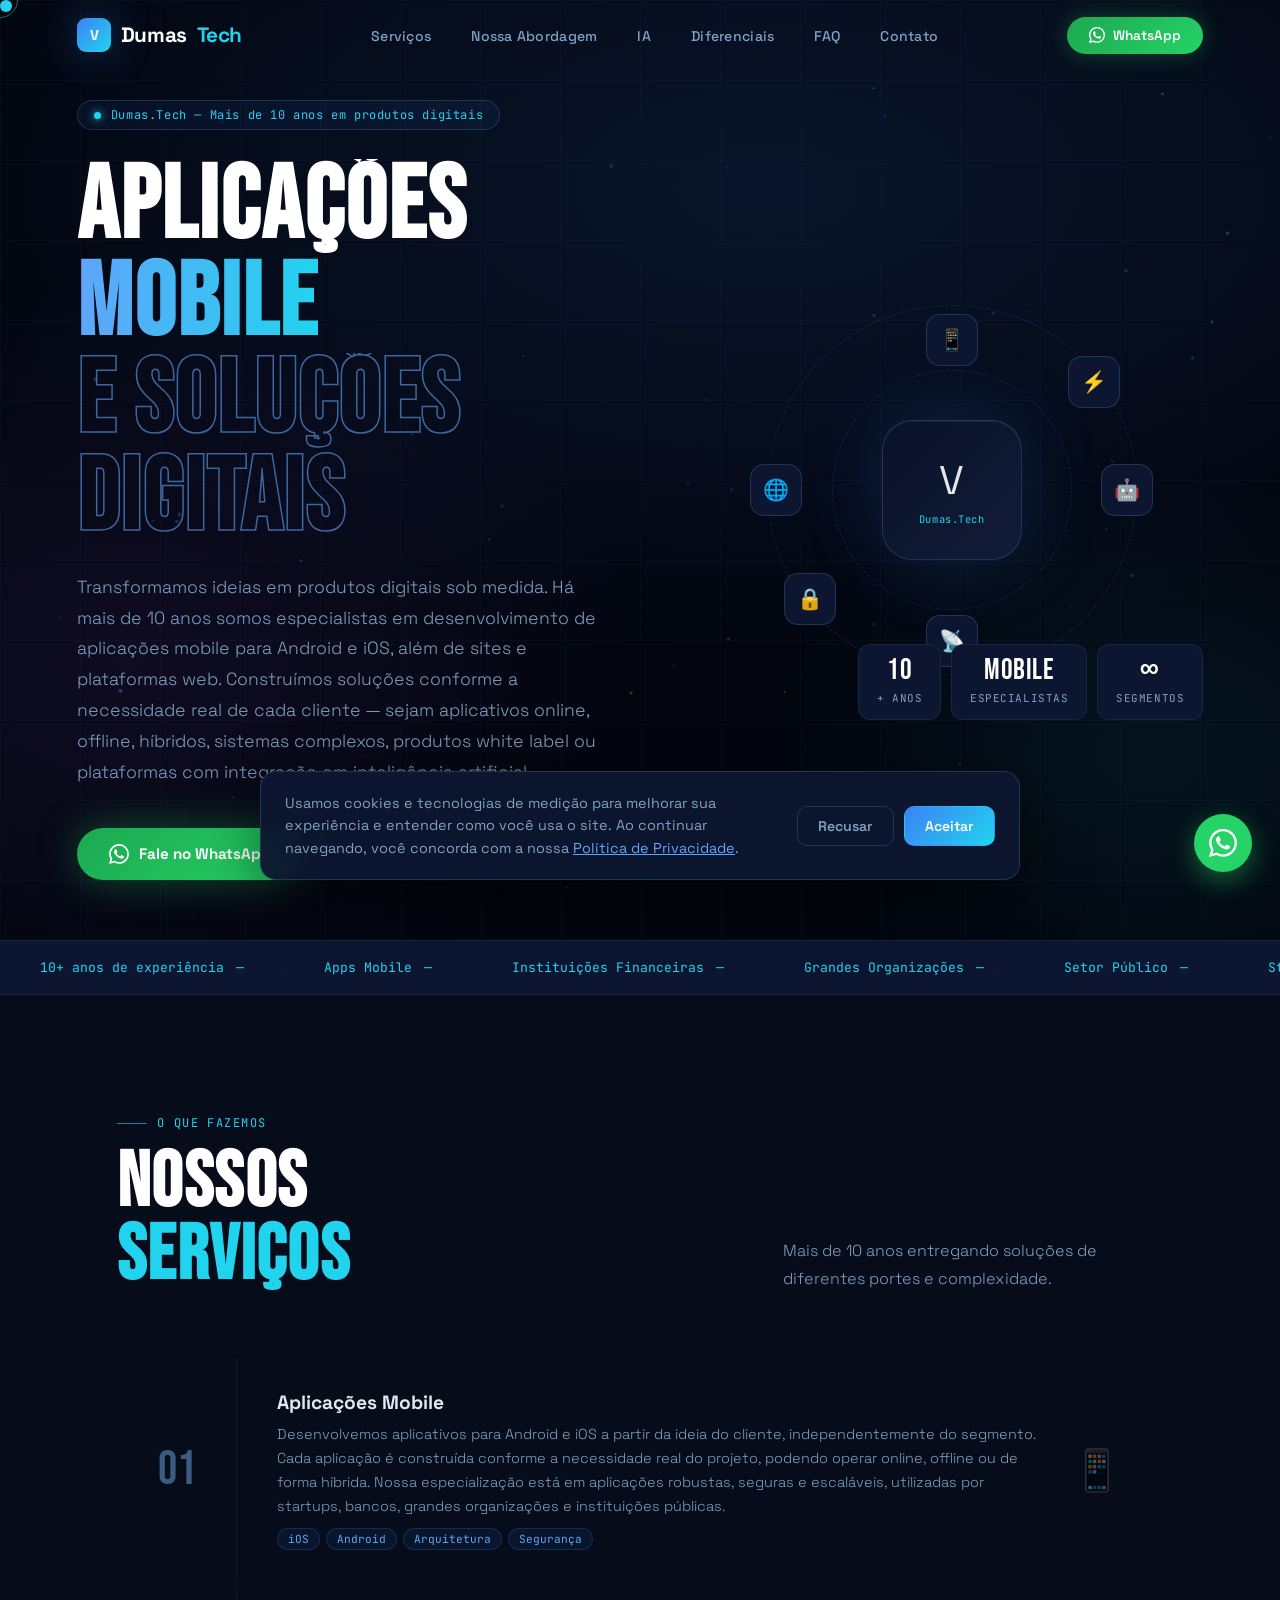
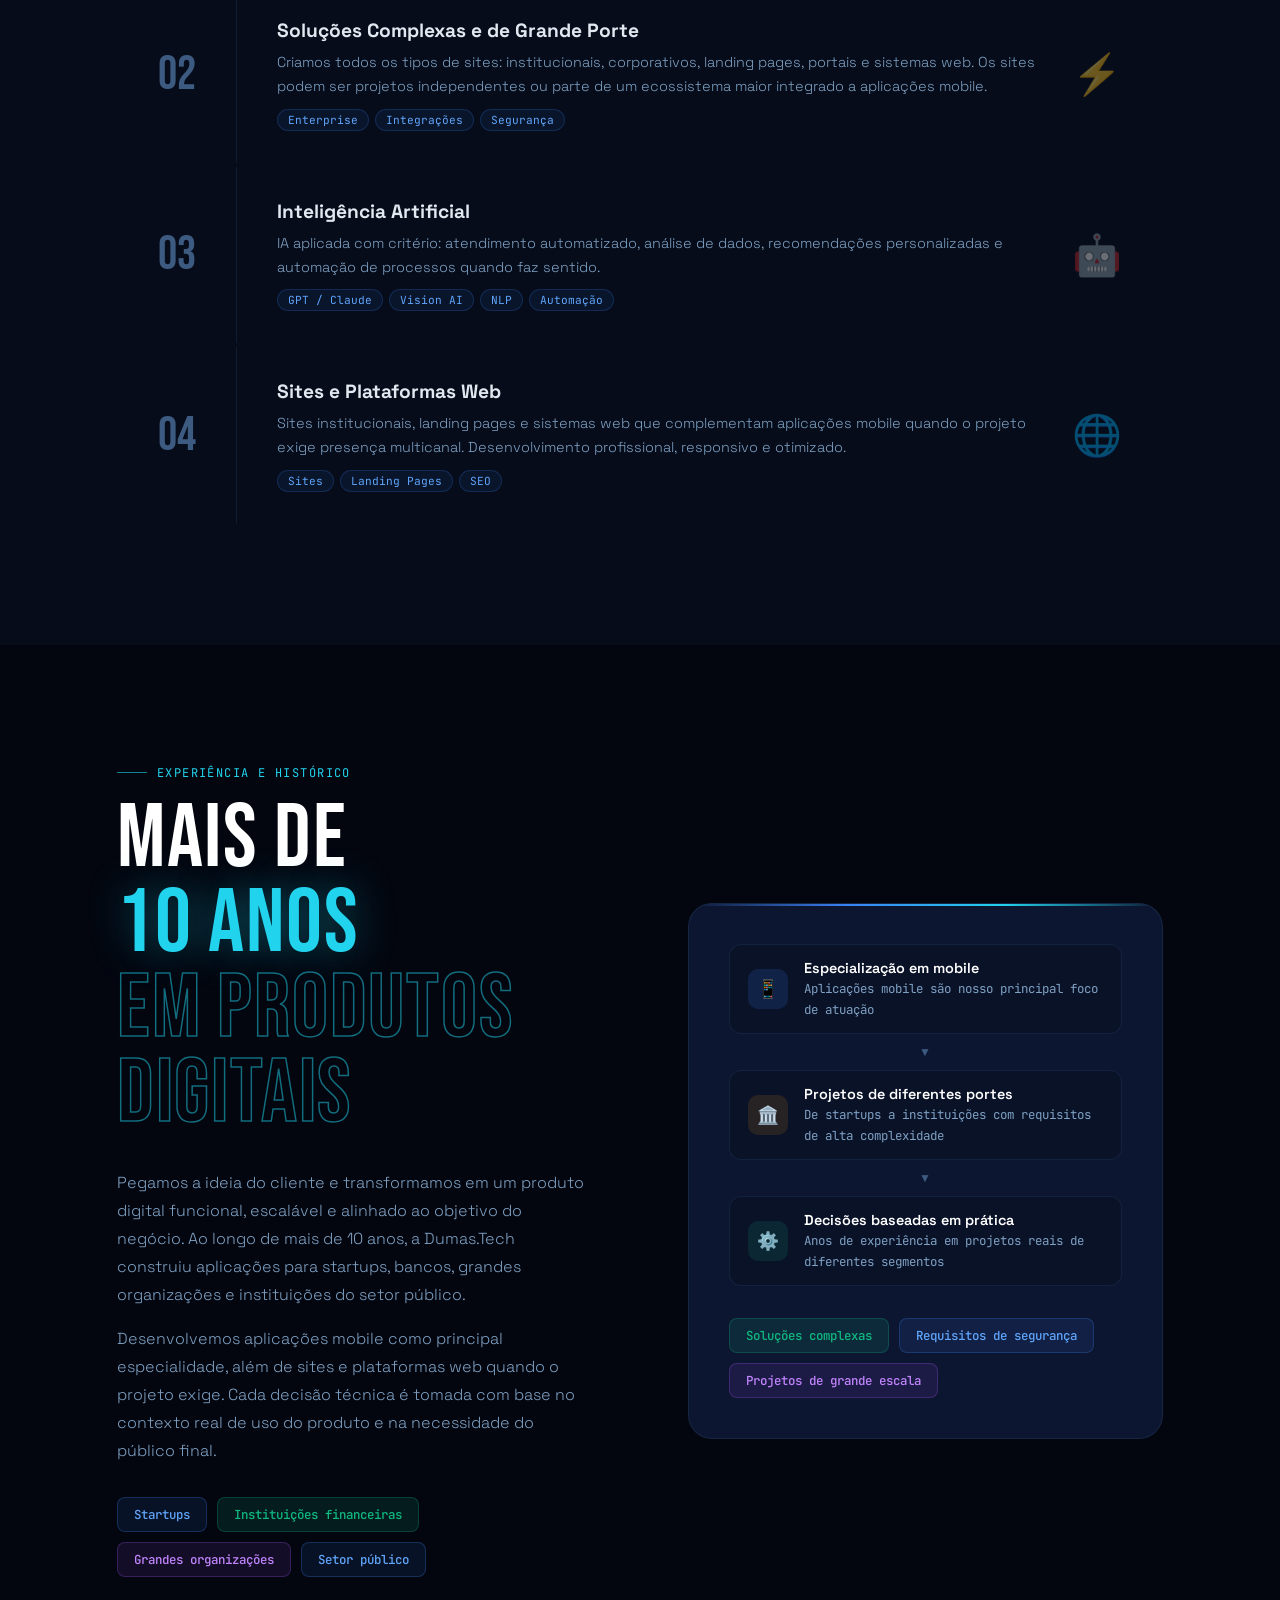
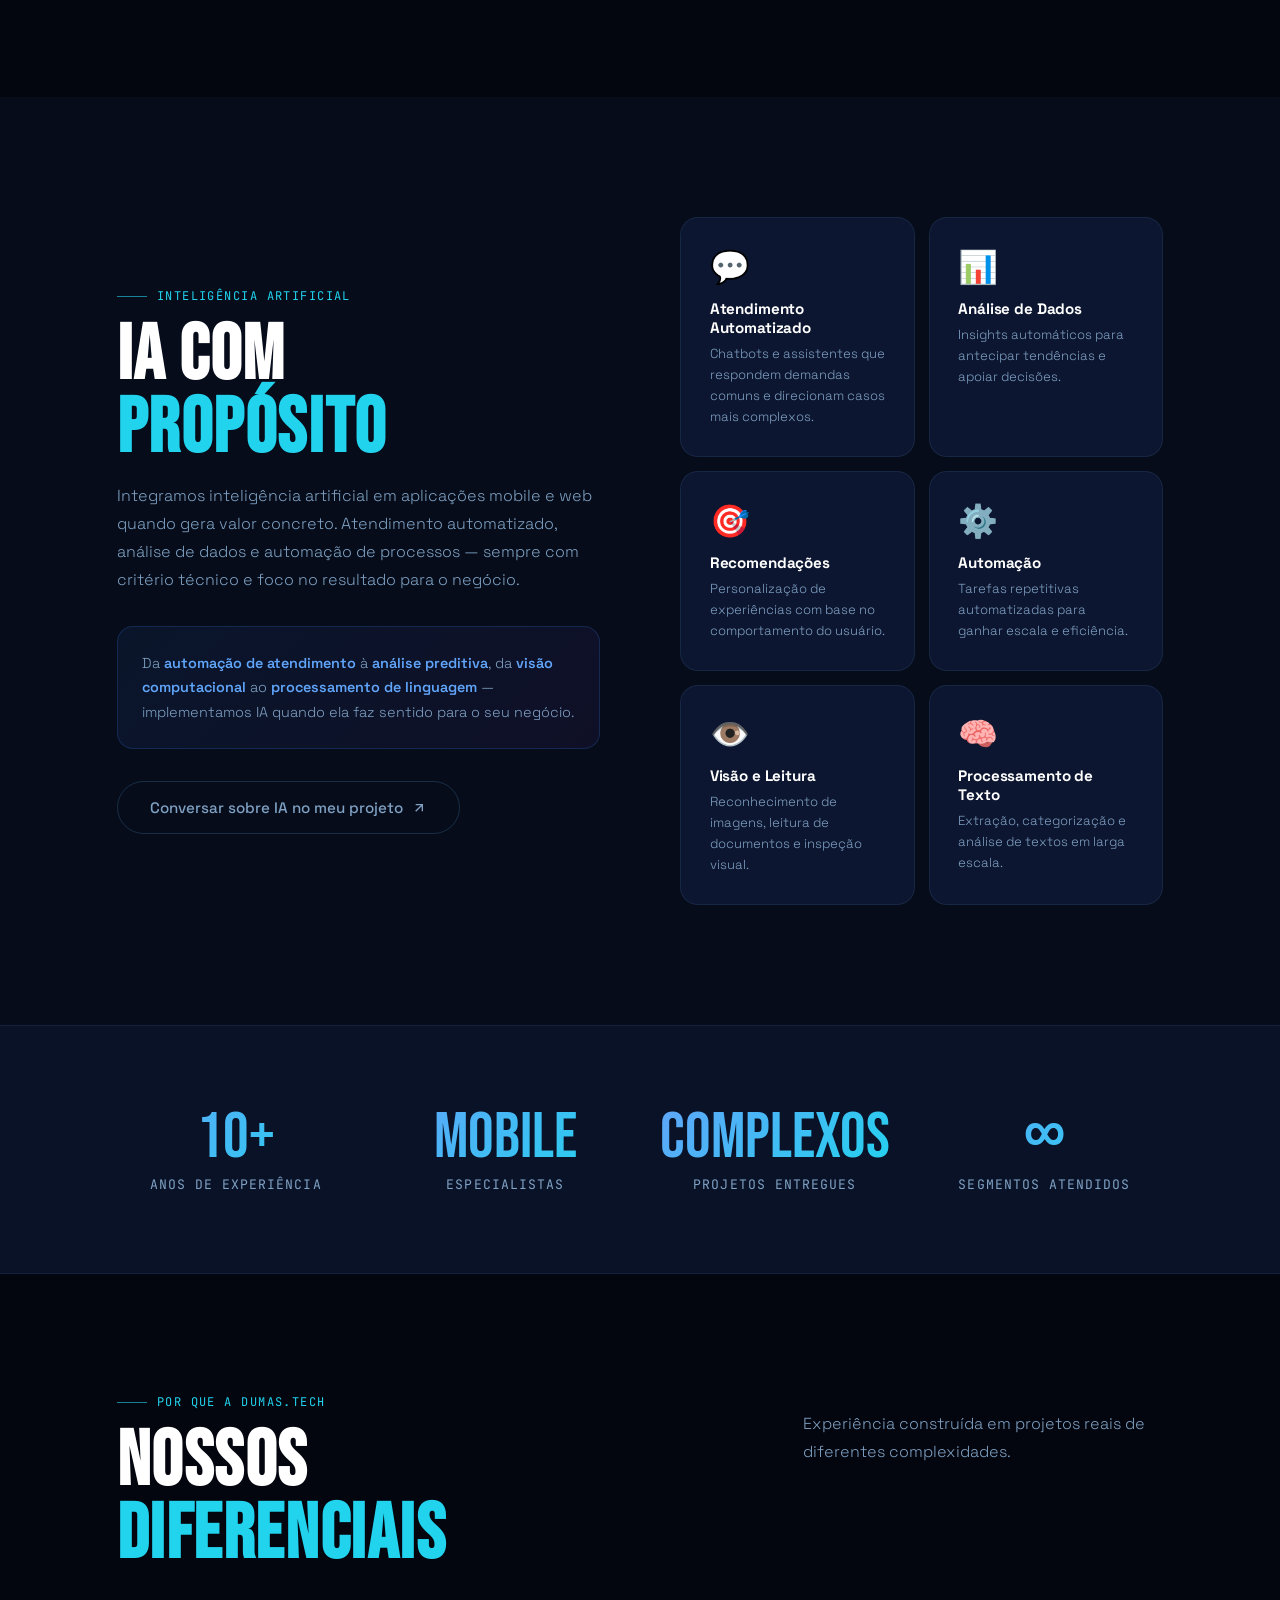
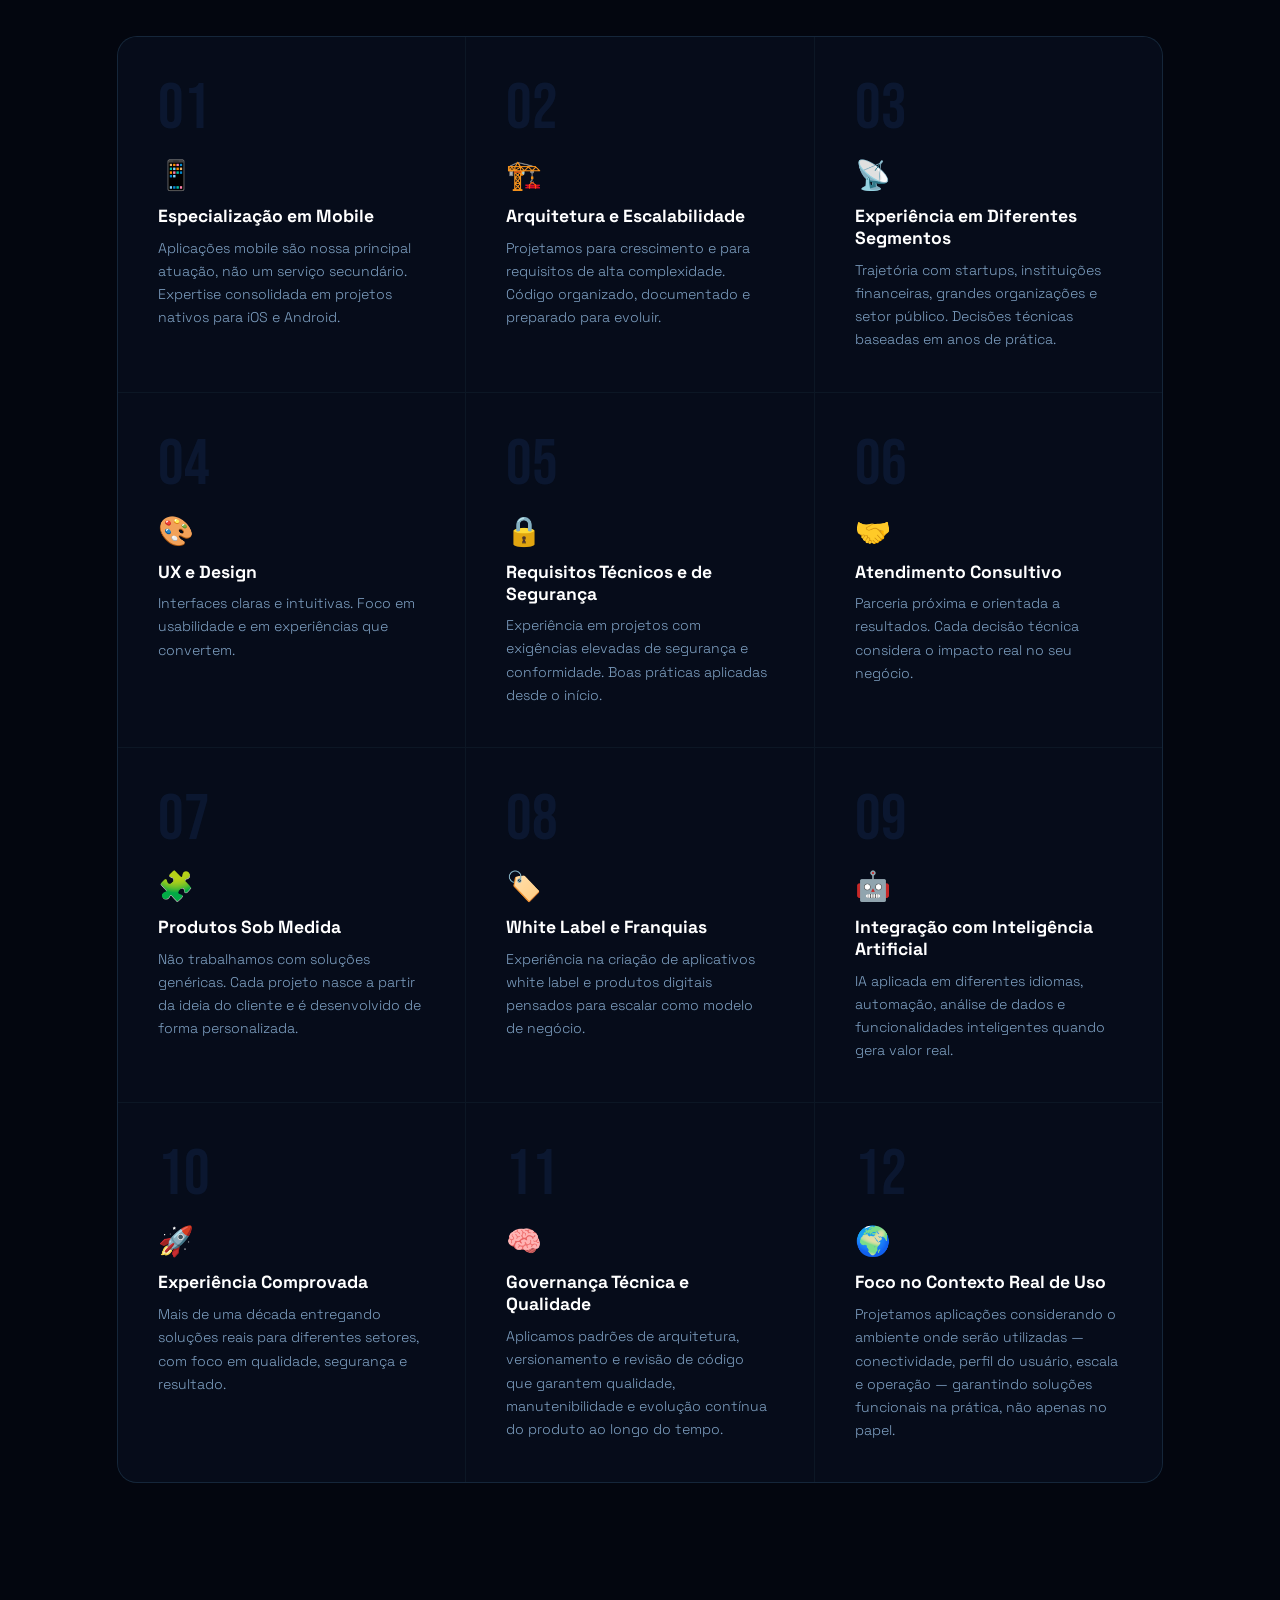
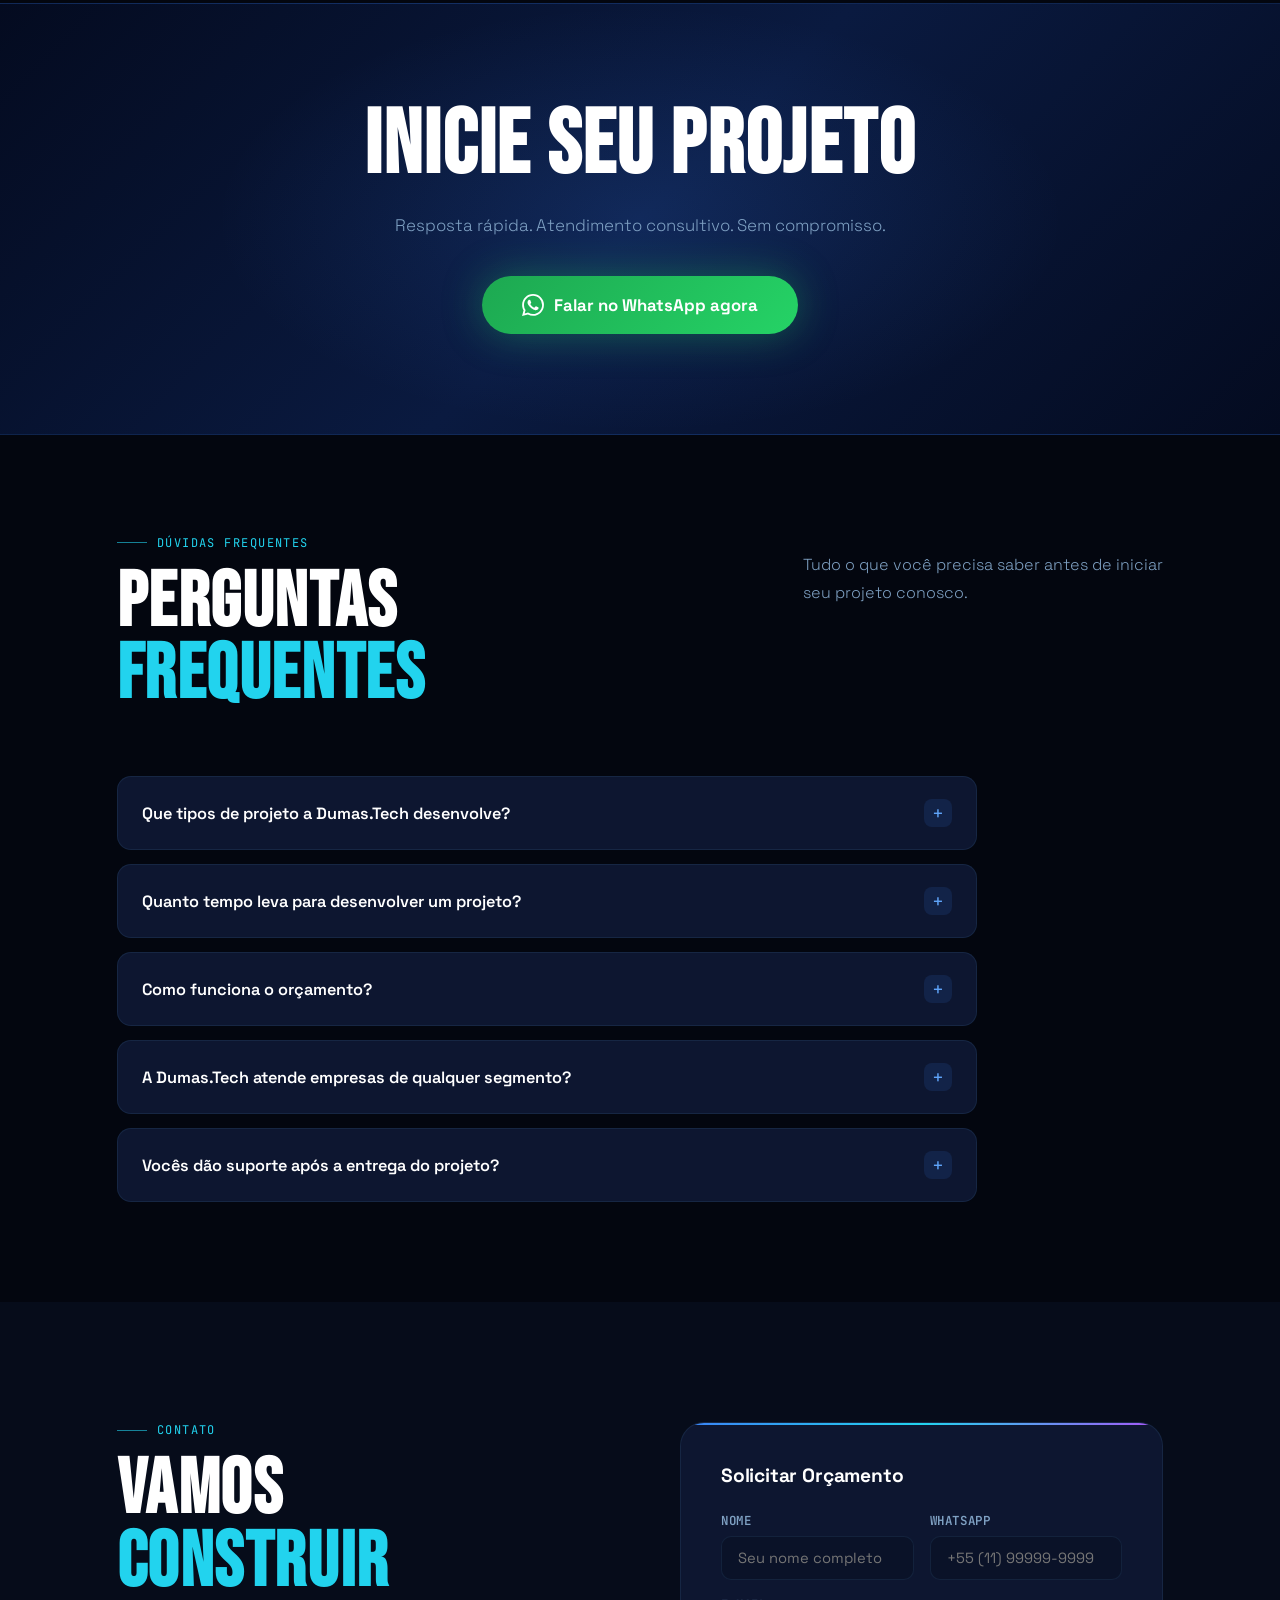
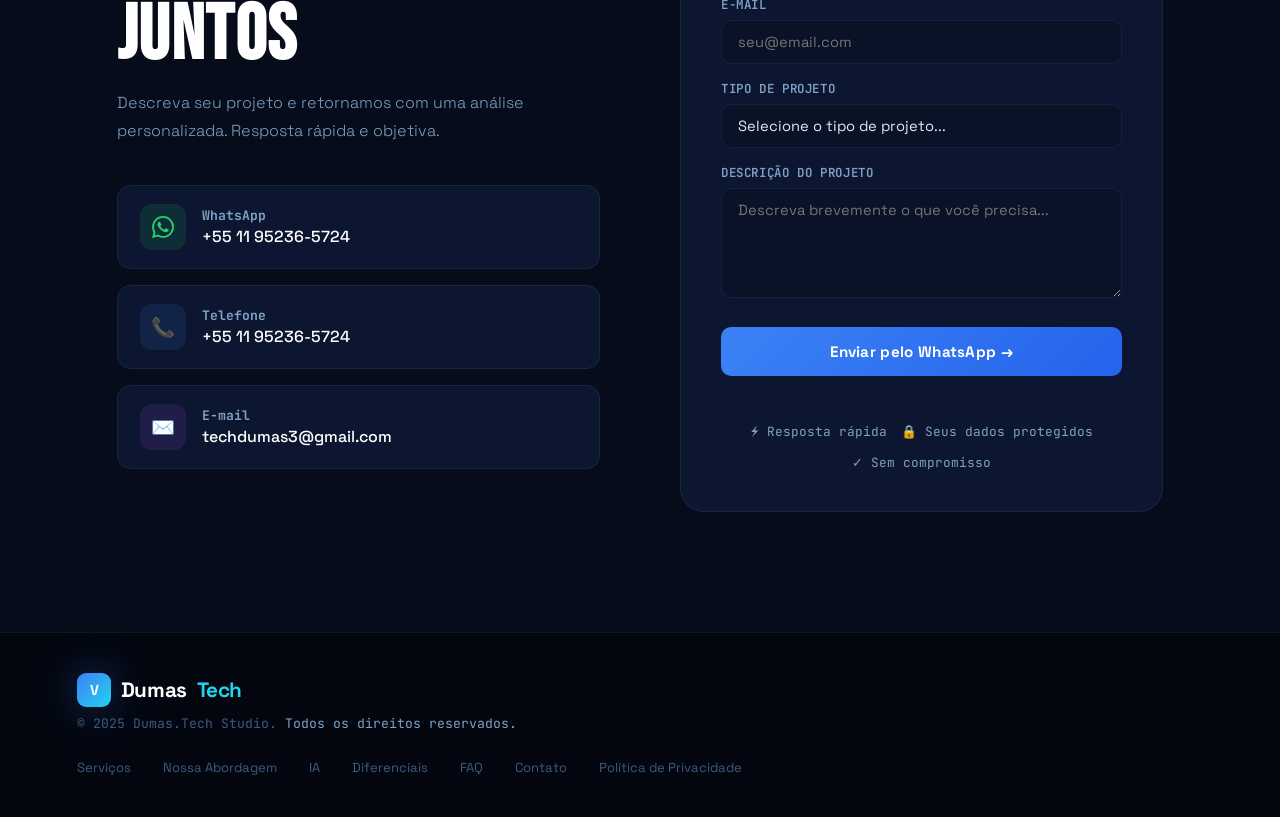
==== commit 3584b6d7: "Configura dominio dumastech.com.br, SEO, FAQ, cookies LGPD e rastreamento de conversoes" ====
--- a/index.html
+++ b/index.html
@@ -7,14 +7,61 @@
     <!-- Verificação Google (não remover) -->
     <meta name="google-site-verification" content="Qp5QRkuJe-_9-1Eq6c0hypU45sZfs5QPzhnaIxuifBs" />
 
-    <!-- Google tag (gtag.js) -->
+    <!-- Google tag (gtag.js) — Google Analytics 4 + Google Ads -->
     <script async src="https://www.googletagmanager.com/gtag/js?id=G-Y41DB1366P"></script>
     <script>
       window.dataLayer = window.dataLayer || [];
       function gtag(){dataLayer.push(arguments);}
+
+      // Consent Mode: por padrão NEGADO até o visitante aceitar (LGPD).
+      // O main.js libera para 'granted' quando o usuário clica em "Aceitar".
+      gtag('consent', 'default', {
+        ad_storage: 'denied',
+        analytics_storage: 'denied',
+        ad_user_data: 'denied',
+        ad_personalization: 'denied',
+        wait_for_update: 500
+      });
+
       gtag('js', new Date());
 
+      // Google Analytics 4
       gtag('config', 'G-Y41DB1366P');
+
+      // Google Ads — SUBSTITUA AW-XXXXXXXXXX pelo seu ID de conversão do Google Ads
+      // (crie em: Google Ads > Ferramentas > Conversões)
+      gtag('config', 'AW-XXXXXXXXXX');
+    </script>
+
+    <!-- Meta Pixel (Facebook / Instagram Ads) — SUBSTITUA SEU_PIXEL_ID -->
+    <!-- Pegue o ID em: business.facebook.com > Gerenciador de Eventos > Fontes de dados -->
+    <script>
+      !function(f,b,e,v,n,t,s)
+      {if(f.fbq)return;n=f.fbq=function(){n.callMethod?
+      n.callMethod.apply(n,arguments):n.queue.push(arguments)};
+      if(!f._fbq)f._fbq=n;n.push=n;n.loaded=!0;n.version='2.0';
+      n.queue=[];t=b.createElement(e);t.async=!0;
+      t.src=v;s=b.getElementsByTagName(e)[0];
+      s.parentNode.insertBefore(t,s)}(window, document,'script',
+      'https://connect.facebook.net/en_US/fbevents.js');
+      // Por padrão revoga o consentimento até o aceite no banner (LGPD)
+      fbq('consent', 'revoke');
+      fbq('init', 'SEU_PIXEL_ID');
+      fbq('track', 'PageView');
+    </script>
+    <noscript>
+      <img height="1" width="1" style="display:none"
+        src="https://www.facebook.com/tr?id=SEU_PIXEL_ID&ev=PageView&noscript=1" />
+    </noscript>
+
+    <!-- Microsoft Clarity (mapa de calor + gravação de sessão, grátis) -->
+    <!-- SUBSTITUA SEU_CLARITY_ID. Pegue em: clarity.microsoft.com -->
+    <script>
+      (function(c,l,a,r,i,t,y){
+        c[a]=c[a]||function(){(c[a].q=c[a].q||[]).push(arguments)};
+        t=l.createElement(r);t.async=1;t.src="https://www.clarity.ms/tag/"+i;
+        y=l.getElementsByTagName(r)[0];y.parentNode.insertBefore(t,y);
+      })(window, document, "clarity", "script", "SEU_CLARITY_ID");
     </script>
 
     <!-- TÍTULO: começa pela palavra-chave que as pessoas buscam -->
@@ -31,7 +78,7 @@
     />
     <meta name="author" content="Dumas.Tech" />
     <meta name="robots" content="index, follow" />
-    <link rel="canonical" href="https://venanciokranvoski.github.io/" />
+    <link rel="canonical" href="https://dumastech.com.br/" />
 
     <!-- Open Graph (WhatsApp, Facebook, LinkedIn) -->
     <meta property="og:type" content="website" />
@@ -40,8 +87,9 @@
       property="og:description"
       content="Mais de 10 anos criando aplicativos mobile, sites e sistemas sob medida para startups, instituições financeiras e grandes organizações."
     />
-    <meta property="og:url" content="https://venanciokranvoski.github.io/" />
-    <meta property="og:image" content="https://venanciokranvoski.github.io/og-image.png" />
+    <meta property="og:url" content="https://dumastech.com.br/" />
+    <meta property="og:image" content="https://dumastech.com.br/logoDumas.png" />
+    <meta property="og:image:alt" content="Dumas.Tech — Desenvolvimento de aplicativos e software" />
     <meta property="og:locale" content="pt_BR" />
     <meta property="og:site_name" content="Dumas.Tech" />
 
@@ -49,7 +97,12 @@
     <meta name="twitter:card" content="summary_large_image" />
     <meta name="twitter:title" content="Desenvolvimento de Aplicativos Mobile e Software | Dumas.Tech" />
     <meta name="twitter:description" content="Aplicativos mobile, sites e sistemas sob medida com mais de 10 anos de experiência." />
-    <meta name="twitter:image" content="https://venanciokranvoski.github.io/og-image.png" />
+    <meta name="twitter:image" content="https://dumastech.com.br/logoDumas.png" />
+
+    <!-- Favicon -->
+    <link rel="icon" type="image/png" href="logoDumas.png" />
+    <link rel="apple-touch-icon" href="logoDumas.png" />
+    <meta name="theme-color" content="#03060f" />
 
     <!-- Dados estruturados (JSON-LD) -->
     <script type="application/ld+json">
@@ -58,9 +111,13 @@
         "@type": "ProfessionalService",
         "name": "Dumas.Tech",
         "description": "Estúdio de desenvolvimento de produtos digitais especializado em aplicações mobile (iOS e Android), sites, plataformas web e soluções com inteligência artificial.",
-        "url": "https://venanciokranvoski.github.io/",
+        "url": "https://dumastech.com.br/",
+        "logo": "https://dumastech.com.br/logoDumas.png",
+        "image": "https://dumastech.com.br/logoDumas.png",
         "telephone": "+5511952365724",
+        "email": "techdumas3@gmail.com",
         "priceRange": "$$",
+        "foundingDate": "2015",
         "areaServed": { "@type": "Country", "name": "Brasil" },
         "knowsAbout": [
           "Desenvolvimento de aplicativos mobile",
@@ -71,7 +128,55 @@
           "Inteligência artificial",
           "Produtos white label"
         ],
+        "contactPoint": {
+          "@type": "ContactPoint",
+          "telephone": "+5511952365724",
+          "contactType": "customer service",
+          "availableLanguage": ["Portuguese"]
+        },
         "sameAs": ["https://wa.me/5511952365724"]
+      }
+    </script>
+
+    <!-- FAQ estruturado (pode gerar rich snippet no Google) -->
+    <script type="application/ld+json">
+      {
+        "@context": "https://schema.org",
+        "@type": "FAQPage",
+        "mainEntity": [
+          {
+            "@type": "Question",
+            "name": "Que tipos de projeto a Dumas.Tech desenvolve?",
+            "acceptedAnswer": {
+              "@type": "Answer",
+              "text": "Desenvolvemos aplicativos mobile para iOS e Android, sites e plataformas web, sistemas sob medida e soluções com integração de inteligência artificial, para empresas de todos os portes."
+            }
+          },
+          {
+            "@type": "Question",
+            "name": "Quanto tempo leva para desenvolver um projeto?",
+            "acceptedAnswer": {
+              "@type": "Answer",
+              "text": "O prazo depende da complexidade. Após entender sua necessidade, apresentamos um cronograma realista. Projetos menores podem ficar prontos em semanas; soluções complexas são planejadas por etapas."
+            }
+          },
+          {
+            "@type": "Question",
+            "name": "Como funciona o orçamento?",
+            "acceptedAnswer": {
+              "@type": "Answer",
+              "text": "O orçamento é personalizado e sem compromisso. Você descreve seu projeto pelo WhatsApp ou formulário, e retornamos com uma análise e proposta alinhadas ao seu objetivo."
+            }
+          },
+          {
+            "@type": "Question",
+            "name": "A Dumas.Tech atende empresas de qualquer segmento?",
+            "acceptedAnswer": {
+              "@type": "Answer",
+              "text": "Sim. Temos mais de 10 anos de experiência com startups, instituições financeiras, grandes organizações e setor público, em diferentes segmentos de mercado."
+            }
+          }
+        ]
       }
     </script>
 
@@ -101,6 +206,7 @@
         <li><a href="#abordagem">Nossa Abordagem</a></li>
         <li><a href="#ia">IA</a></li>
         <li><a href="#diferenciais">Diferenciais</a></li>
+        <li><a href="#faq">FAQ</a></li>
         <li><a href="#contato">Contato</a></li>
       </ul>
       <a
@@ -127,6 +233,7 @@
         <li><a href="#abordagem" onclick="closeMenu()">Nossa Abordagem</a></li>
         <li><a href="#ia" onclick="closeMenu()">Inteligência Artificial</a></li>
         <li><a href="#diferenciais" onclick="closeMenu()">Diferenciais</a></li>
+        <li><a href="#faq" onclick="closeMenu()">FAQ</a></li>
         <li><a href="#contato" onclick="closeMenu()">Contato</a></li>
       </ul>
       <a
@@ -775,6 +882,85 @@
       </div>
     </div>
 
+    <!-- FAQ -->
+    <section id="faq">
+      <div class="container">
+        <div class="diff-title-row">
+          <div class="reveal-left">
+            <div class="sec-label">Dúvidas frequentes</div>
+            <h2 class="sec-title">
+              PERGUNTAS<br /><span class="acc">FREQUENTES</span>
+            </h2>
+          </div>
+          <p class="sec-sub reveal-right" style="max-width: 360px">
+            Tudo o que você precisa saber antes de iniciar seu projeto conosco.
+          </p>
+        </div>
+
+        <div class="faq-list reveal">
+          <details class="faq-item">
+            <summary>
+              <span>Que tipos de projeto a Dumas.Tech desenvolve?</span>
+              <span class="faq-icon">+</span>
+            </summary>
+            <div class="faq-answer">
+              Desenvolvemos aplicativos mobile para iOS e Android, sites e
+              plataformas web, sistemas sob medida e soluções com integração de
+              inteligência artificial, para empresas de todos os portes.
+            </div>
+          </details>
+
+          <details class="faq-item">
+            <summary>
+              <span>Quanto tempo leva para desenvolver um projeto?</span>
+              <span class="faq-icon">+</span>
+            </summary>
+            <div class="faq-answer">
+              O prazo depende da complexidade. Após entender sua necessidade,
+              apresentamos um cronograma realista. Projetos menores podem ficar
+              prontos em semanas; soluções complexas são planejadas por etapas.
+            </div>
+          </details>
+
+          <details class="faq-item">
+            <summary>
+              <span>Como funciona o orçamento?</span>
+              <span class="faq-icon">+</span>
+            </summary>
+            <div class="faq-answer">
+              O orçamento é personalizado e sem compromisso. Você descreve seu
+              projeto pelo WhatsApp ou formulário, e retornamos com uma análise e
+              proposta alinhadas ao seu objetivo.
+            </div>
+          </details>
+
+          <details class="faq-item">
+            <summary>
+              <span>A Dumas.Tech atende empresas de qualquer segmento?</span>
+              <span class="faq-icon">+</span>
+            </summary>
+            <div class="faq-answer">
+              Sim. Temos mais de 10 anos de experiência com startups,
+              instituições financeiras, grandes organizações e setor público, em
+              diferentes segmentos de mercado.
+            </div>
+          </details>
+
+          <details class="faq-item">
+            <summary>
+              <span>Vocês dão suporte após a entrega do projeto?</span>
+              <span class="faq-icon">+</span>
+            </summary>
+            <div class="faq-answer">
+              Sim. Oferecemos acompanhamento, manutenção e evolução contínua do
+              produto, garantindo que ele continue funcionando e crescendo junto
+              com o seu negócio.
+            </div>
+          </details>
+        </div>
+      </div>
+    </section>
+
     <!-- Contato -->
     <section id="contato">
       <div class="container">
@@ -878,6 +1064,14 @@
             <button class="btn-submit" onclick="sendForm()">
               Enviar pelo WhatsApp →
             </button>
+
+            <p class="cf-feedback" id="cf-feedback" role="status" aria-live="polite"></p>
+
+            <div class="cf-trust">
+              <span>⚡ Resposta rápida</span>
+              <span>🔒 Seus dados protegidos</span>
+              <span>✓ Sem compromisso</span>
+            </div>
           </div>
         </div>
       </div>
@@ -900,7 +1094,9 @@
           <li><a href="#abordagem">Nossa Abordagem</a></li>
           <li><a href="#ia">IA</a></li>
           <li><a href="#diferenciais">Diferenciais</a></li>
+          <li><a href="#faq">FAQ</a></li>
           <li><a href="#contato">Contato</a></li>
+          <li><a href="politica-de-privacidade.html">Política de Privacidade</a></li>
         </ul>
       </div>
     </footer>
@@ -919,6 +1115,24 @@
       </svg>
     </a>
 
+    <!-- Banner de Cookies / LGPD -->
+    <div class="cookie-banner" id="cookieBanner" role="dialog" aria-live="polite" aria-label="Aviso de cookies">
+      <div class="cookie-text">
+        Usamos cookies e tecnologias de medição para melhorar sua experiência e
+        entender como você usa o site. Ao continuar navegando, você concorda com
+        a nossa
+        <a href="politica-de-privacidade.html">Política de Privacidade</a>.
+      </div>
+      <div class="cookie-actions">
+        <button class="cookie-btn cookie-decline" onclick="declineCookies()">
+          Recusar
+        </button>
+        <button class="cookie-btn cookie-accept" onclick="acceptCookies()">
+          Aceitar
+        </button>
+      </div>
+    </div>
+
     <script src="js/main.js"></script>
   </body>
 </html>
--- a/css/styles.css
+++ b/css/styles.css
@@ -1148,3 +1148,192 @@
   .hero-actions { flex-direction: column; }
   .btn-wa, .btn-outline { width: 100%; justify-content: center; }
 }
+
+/* ═══════════════════════════════════════════════════════════════════
+   FAQ
+═══════════════════════════════════════════════════════════════════ */
+#faq { padding: 100px 0; }
+
+.faq-list {
+  margin-top: 48px;
+  display: flex;
+  flex-direction: column;
+  gap: 14px;
+  max-width: 860px;
+}
+
+.faq-item {
+  background: var(--surface);
+  border: 1px solid var(--border);
+  border-radius: 14px;
+  overflow: hidden;
+  transition: border-color 0.3s, background 0.3s;
+}
+
+.faq-item[open] {
+  border-color: var(--border2);
+  background: var(--surface2);
+}
+
+.faq-item summary {
+  list-style: none;
+  cursor: pointer;
+  padding: 22px 24px;
+  display: flex;
+  align-items: center;
+  justify-content: space-between;
+  gap: 16px;
+  font-family: var(--body-font);
+  font-weight: 600;
+  font-size: 1.02rem;
+  color: var(--white);
+}
+
+.faq-item summary::-webkit-details-marker { display: none; }
+
+.faq-icon {
+  flex-shrink: 0;
+  width: 28px; height: 28px;
+  display: flex; align-items: center; justify-content: center;
+  border-radius: 8px;
+  background: rgba(59,130,246,0.12);
+  color: var(--blue2);
+  font-size: 1.2rem;
+  font-weight: 400;
+  transition: transform 0.3s, background 0.3s;
+}
+
+.faq-item[open] .faq-icon {
+  transform: rotate(45deg);
+  background: linear-gradient(135deg, var(--blue), var(--cyan));
+  color: var(--white);
+}
+
+.faq-answer {
+  padding: 0 24px 24px;
+  color: var(--text2);
+  font-size: 0.98rem;
+  line-height: 1.65;
+}
+
+/* ═══════════════════════════════════════════════════════════════════
+   Banner de Cookies / LGPD
+═══════════════════════════════════════════════════════════════════ */
+.cookie-banner {
+  position: fixed;
+  bottom: 20px;
+  left: 20px;
+  right: 20px;
+  max-width: 760px;
+  margin: 0 auto;
+  z-index: 10000;
+  background: rgba(13,22,48,0.96);
+  backdrop-filter: blur(20px);
+  border: 1px solid var(--border2);
+  border-radius: 16px;
+  padding: 20px 24px;
+  display: flex;
+  align-items: center;
+  justify-content: space-between;
+  gap: 20px;
+  box-shadow: 0 20px 60px rgba(0,0,0,0.5);
+  transform: translateY(140%);
+  opacity: 0;
+  transition: transform 0.5s cubic-bezier(0.16,1,0.3,1), opacity 0.5s;
+}
+
+.cookie-banner.show {
+  transform: translateY(0);
+  opacity: 1;
+}
+
+.cookie-text {
+  font-size: 0.9rem;
+  color: var(--text2);
+  line-height: 1.55;
+}
+
+.cookie-text a {
+  color: var(--blue2);
+  text-decoration: underline;
+}
+
+.cookie-actions {
+  display: flex;
+  gap: 10px;
+  flex-shrink: 0;
+}
+
+.cookie-btn {
+  font-family: var(--body-font);
+  font-weight: 600;
+  font-size: 0.88rem;
+  padding: 10px 20px;
+  border-radius: 10px;
+  cursor: pointer;
+  border: 1px solid var(--border2);
+  transition: transform 0.2s, background 0.3s, border-color 0.3s;
+  white-space: nowrap;
+}
+
+.cookie-btn:hover { transform: translateY(-2px); }
+
+.cookie-decline {
+  background: transparent;
+  color: var(--text2);
+}
+
+.cookie-decline:hover { border-color: var(--text2); color: var(--text); }
+
+.cookie-accept {
+  background: linear-gradient(135deg, var(--blue), var(--cyan));
+  color: var(--white);
+  border-color: transparent;
+}
+
+@media (max-width: 640px) {
+  .cookie-banner {
+    flex-direction: column;
+    align-items: stretch;
+    text-align: center;
+    bottom: 12px;
+    left: 12px;
+    right: 12px;
+  }
+  .cookie-actions { justify-content: center; }
+  .cookie-btn { flex: 1; }
+}
+
+/* ═══════════════════════════════════════════════════════════════════
+   Formulário — validação, feedback e selos de confiança
+═══════════════════════════════════════════════════════════════════ */
+.fg input.field-error,
+.fg textarea.field-error,
+.fg select.field-error {
+  border-color: #ef4444 !important;
+  box-shadow: 0 0 0 3px rgba(239,68,68,0.15) !important;
+}
+
+.cf-feedback {
+  margin-top: 12px;
+  font-size: 0.85rem;
+  line-height: 1.5;
+  min-height: 1.2em;
+  transition: opacity 0.3s;
+}
+
+.cf-feedback.error { color: #f87171; }
+.cf-feedback.success { color: var(--green); }
+
+.cf-trust {
+  margin-top: 18px;
+  display: flex;
+  flex-wrap: wrap;
+  gap: 14px;
+  justify-content: center;
+  font-size: 0.8rem;
+  color: var(--text2);
+  font-family: var(--mono);
+}
+
+.cf-trust span { white-space: nowrap; }
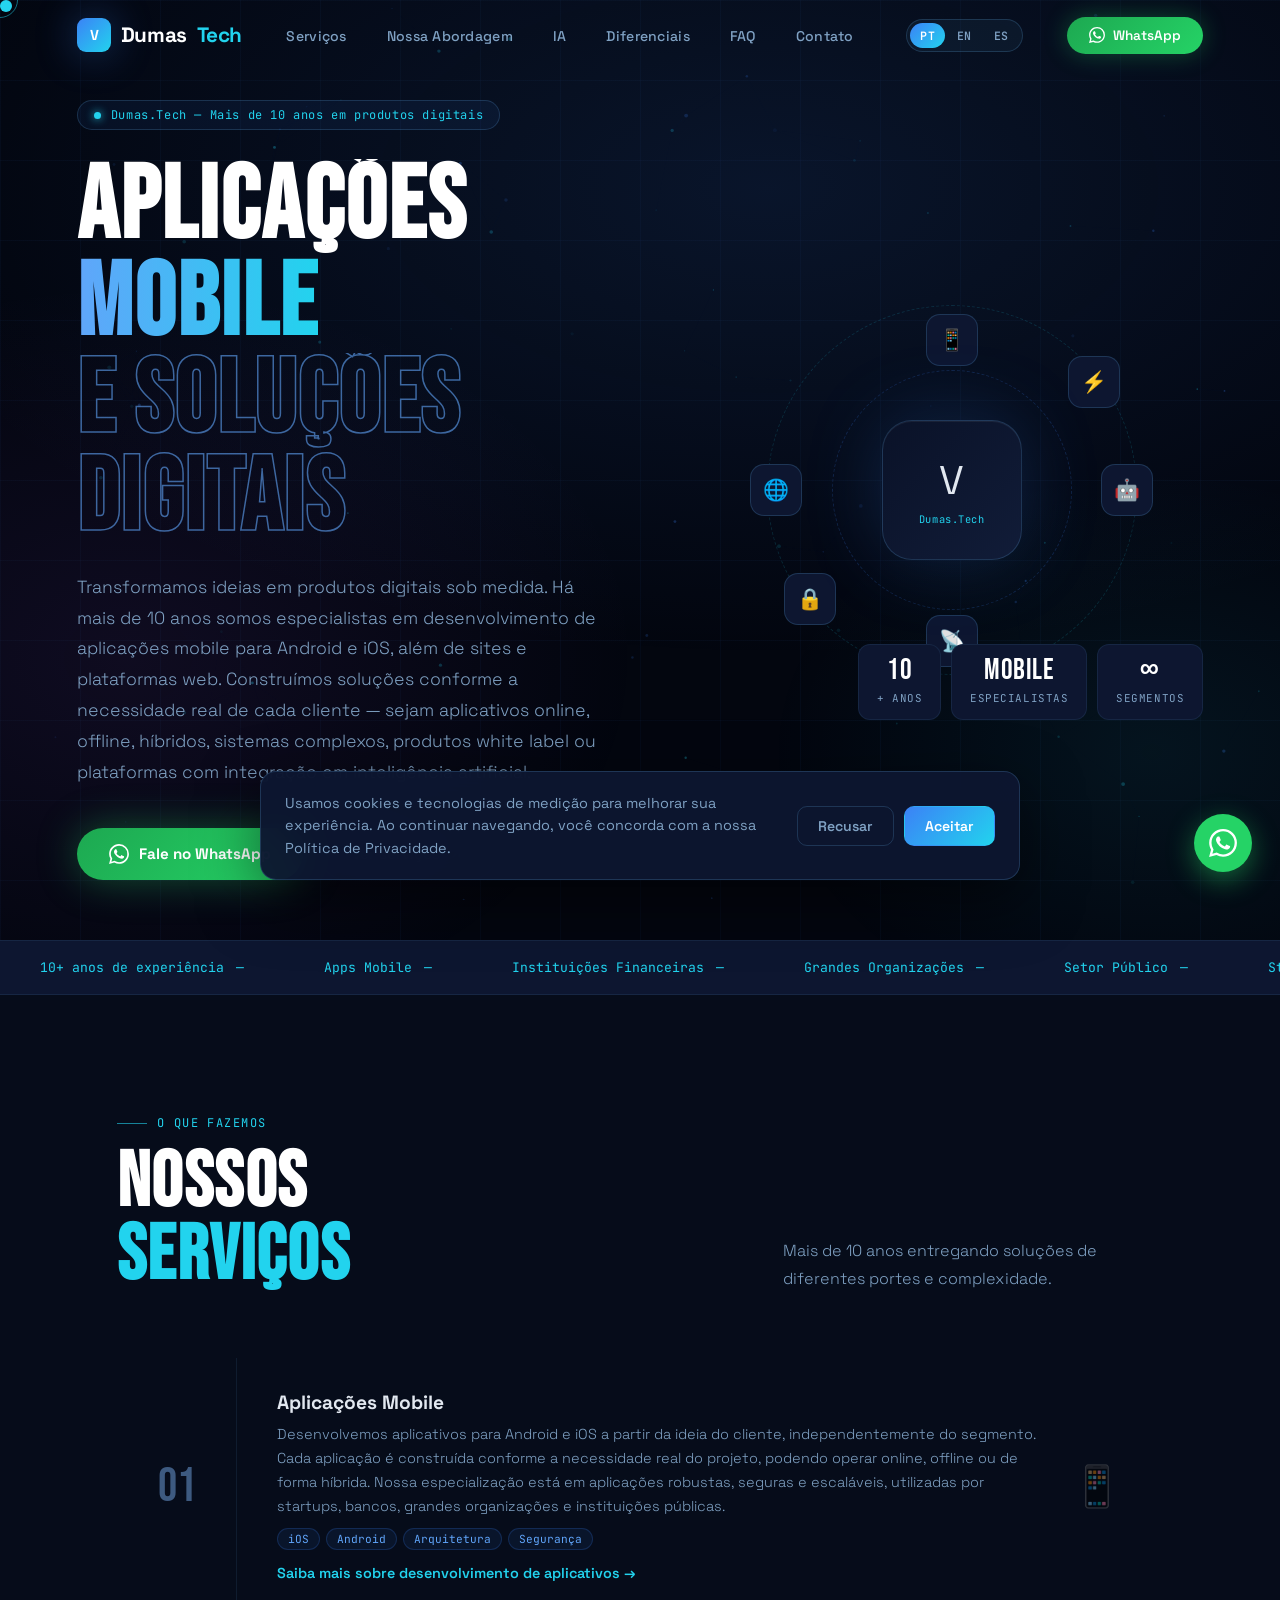
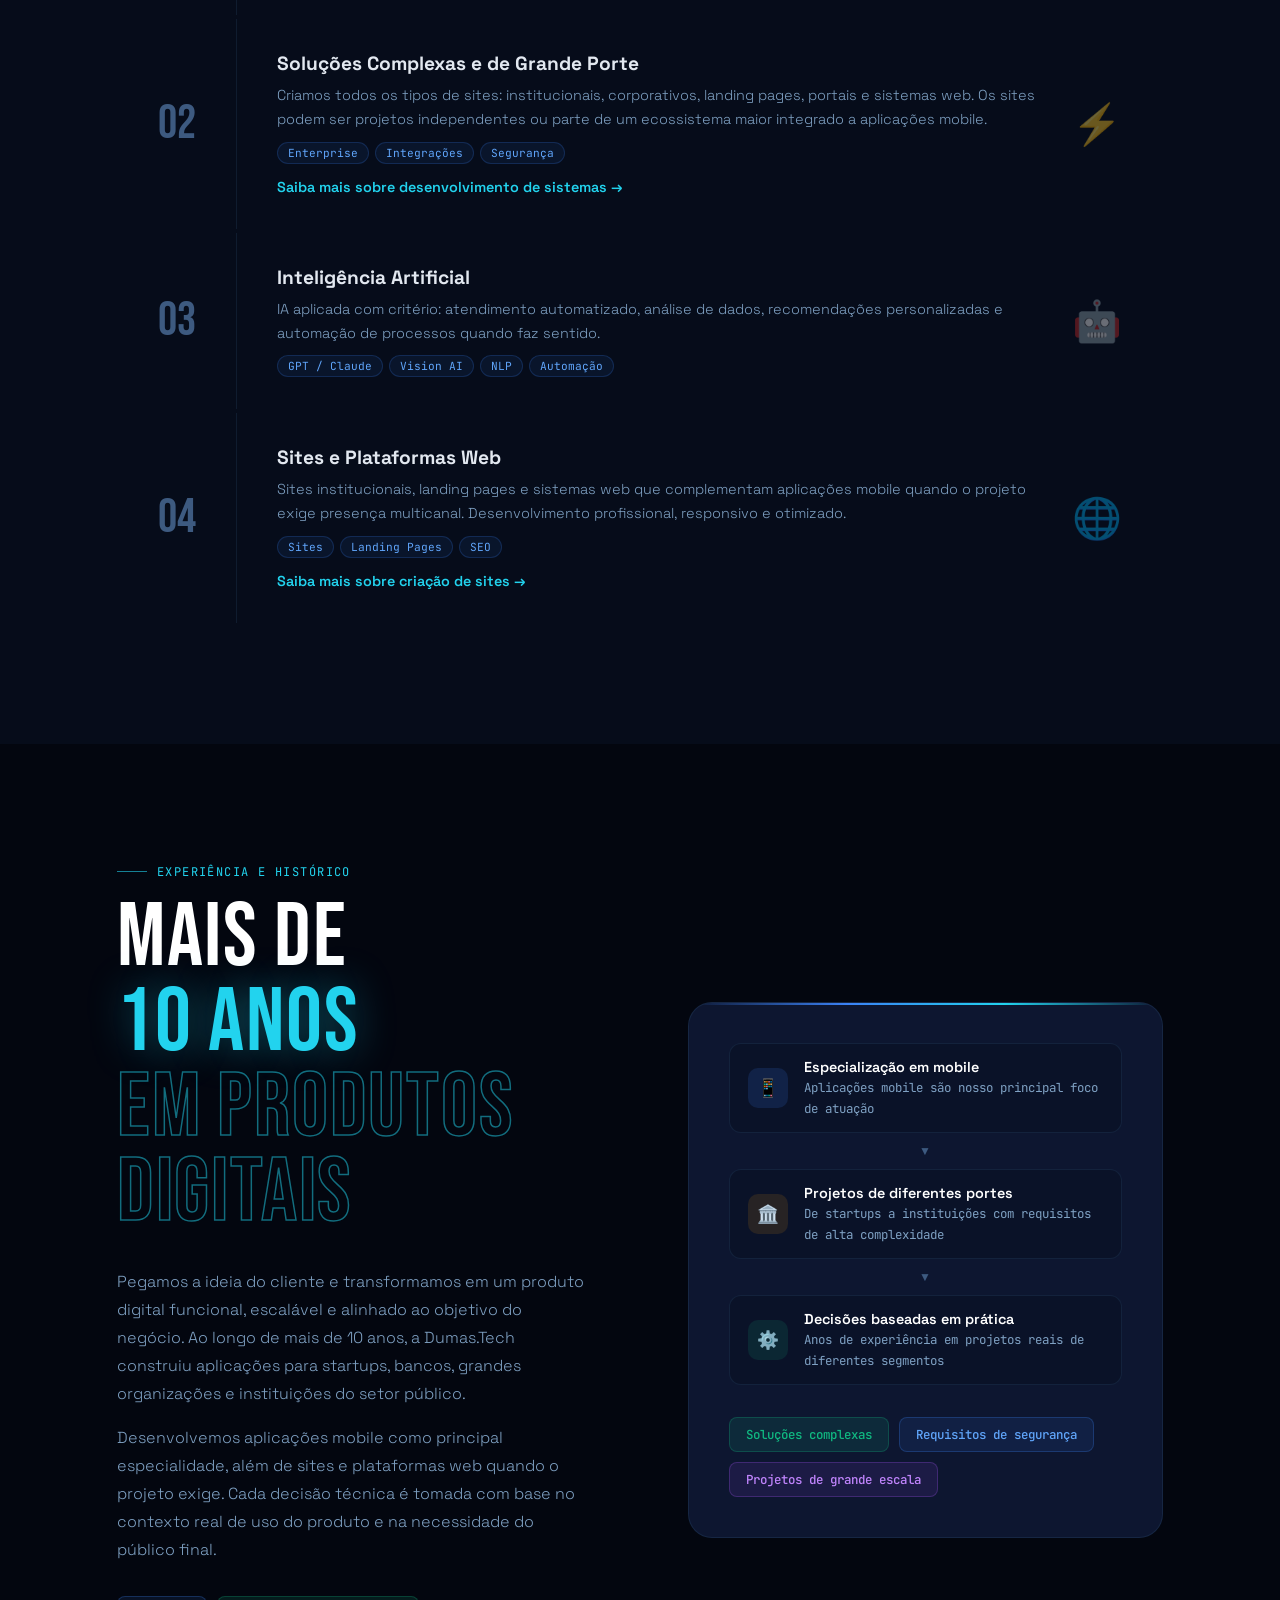
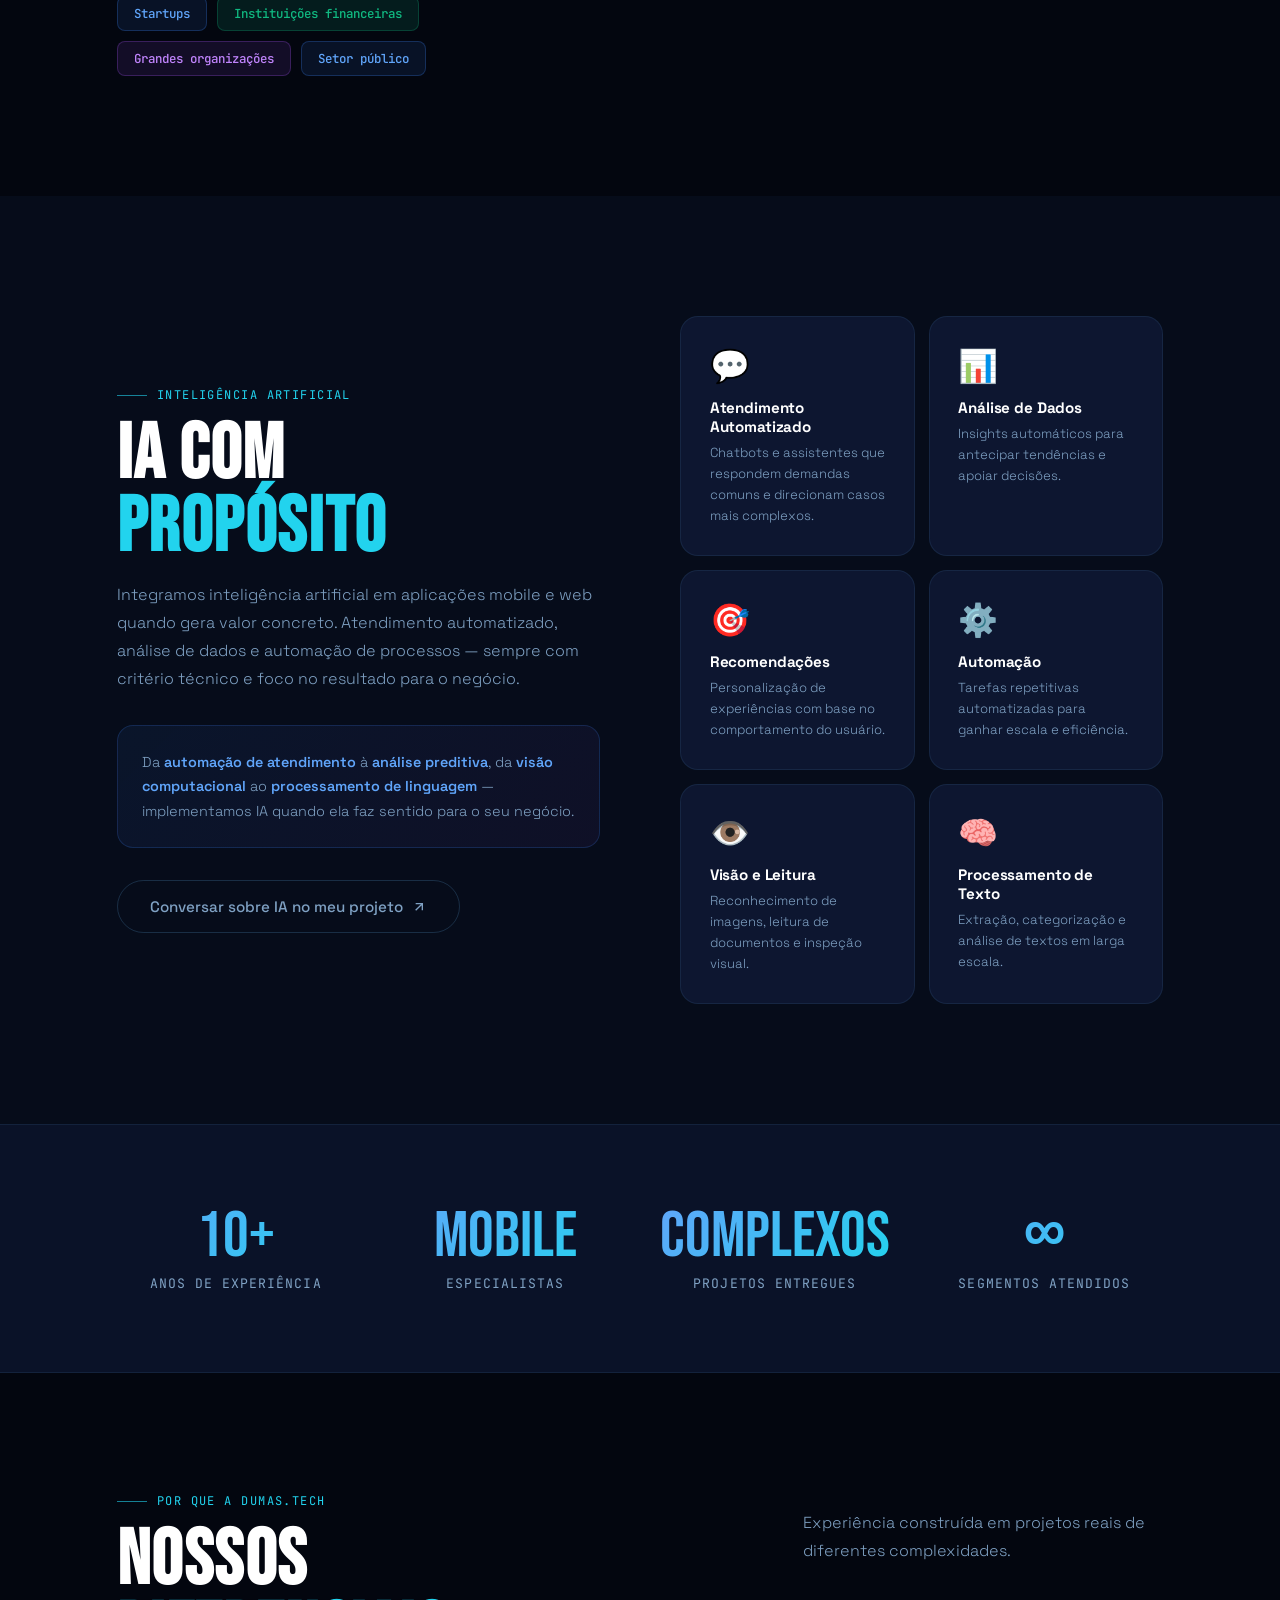
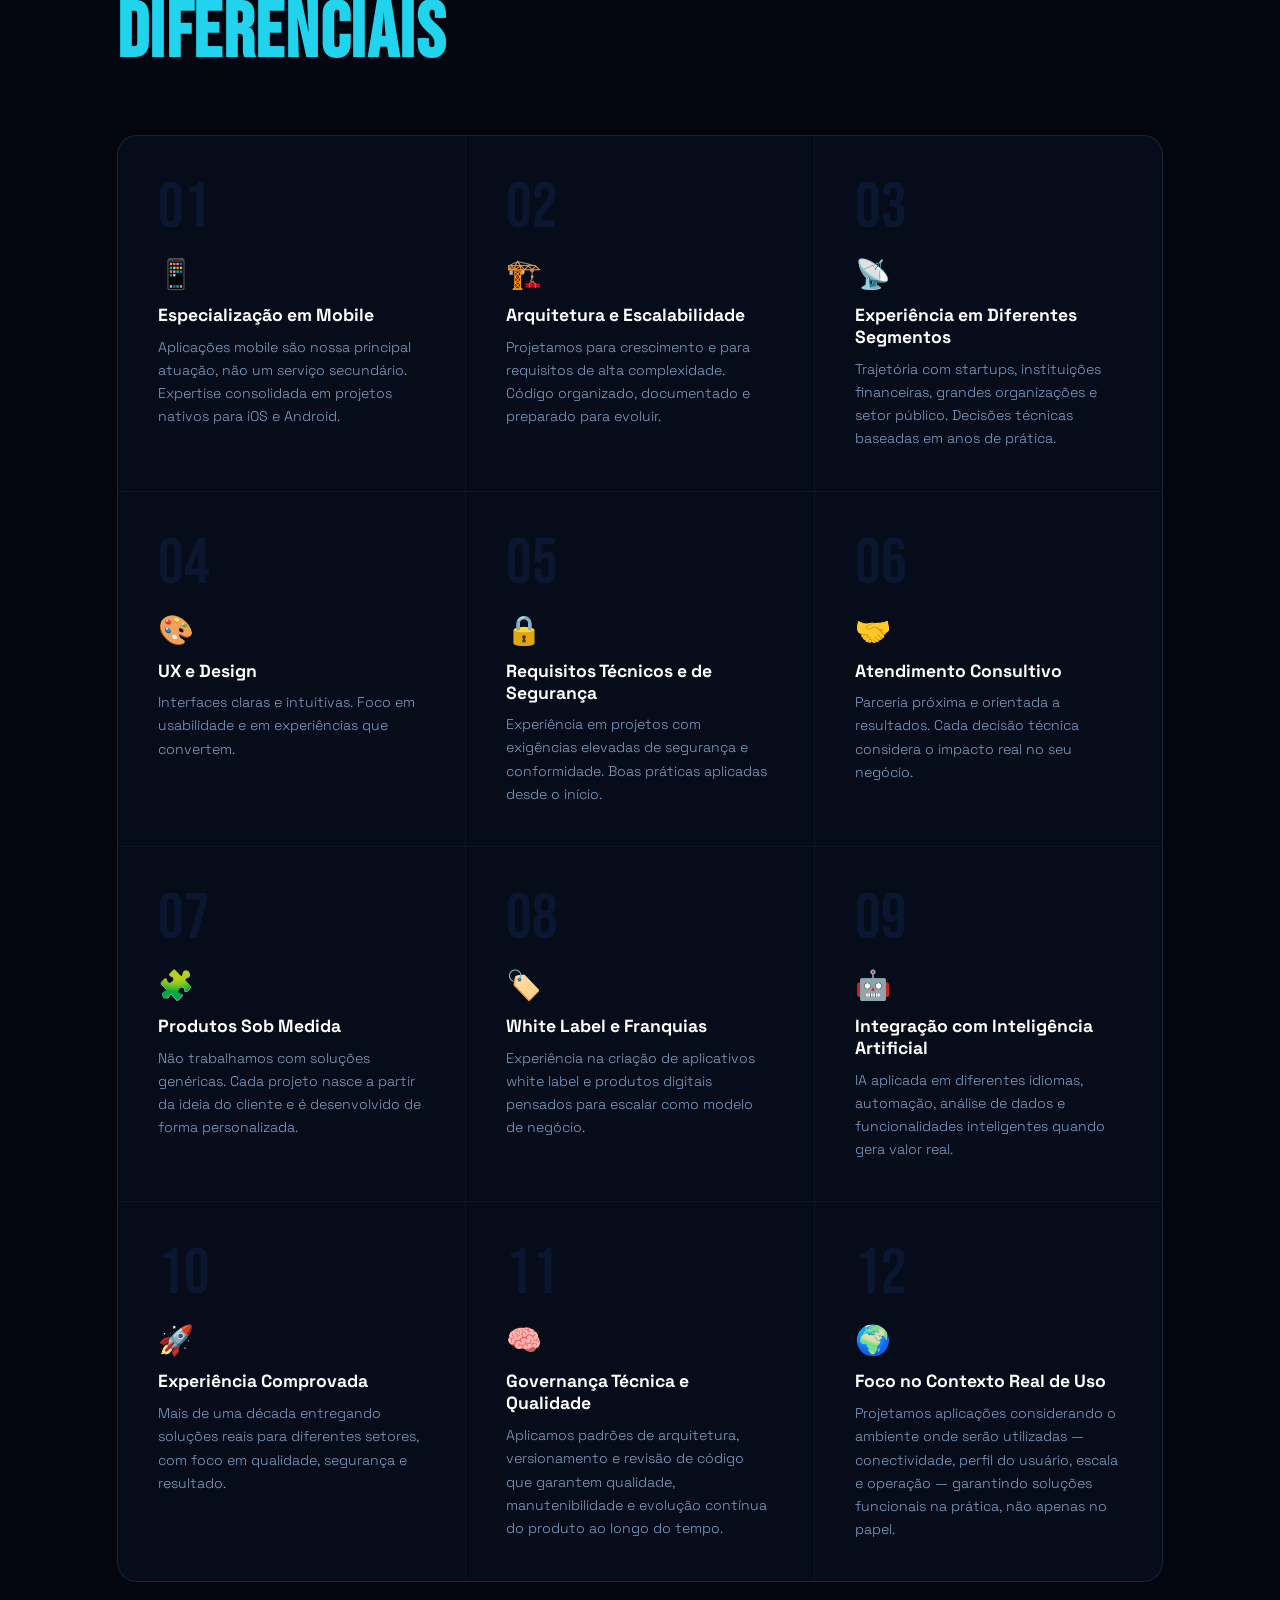
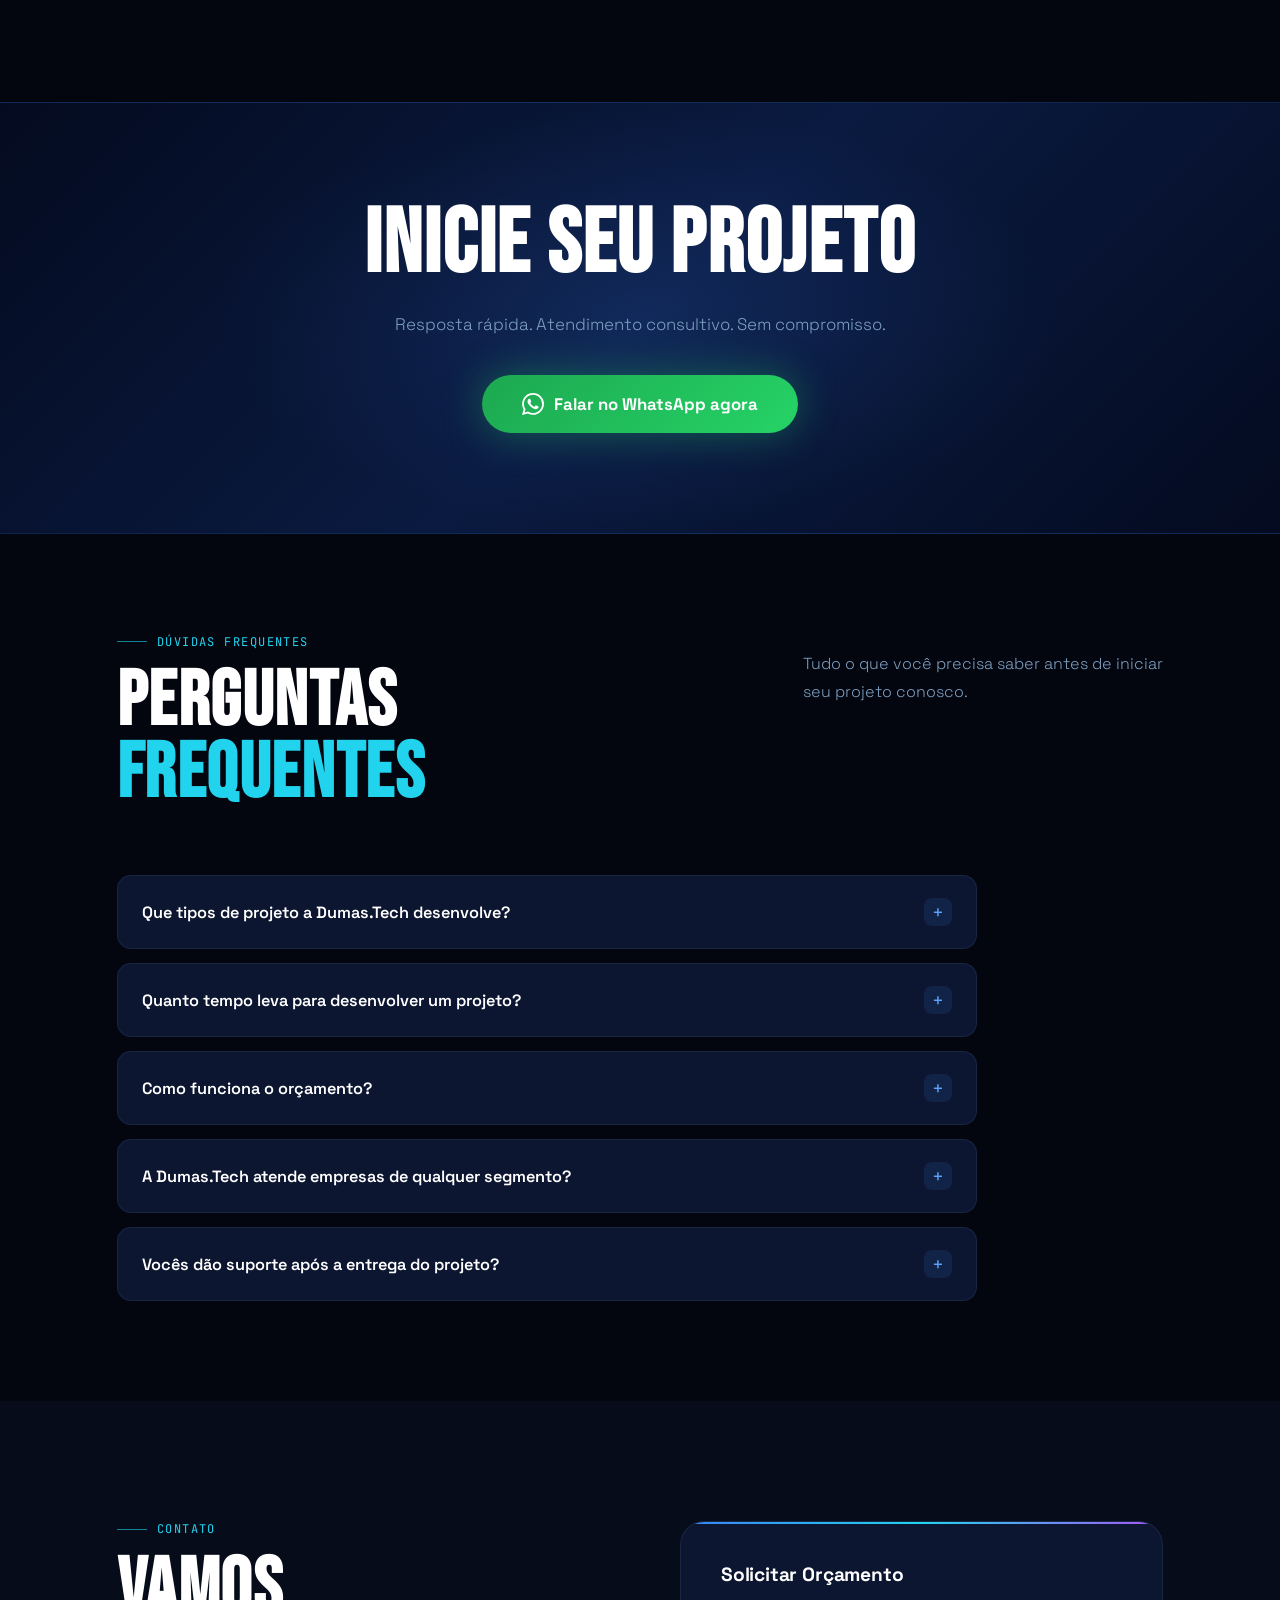
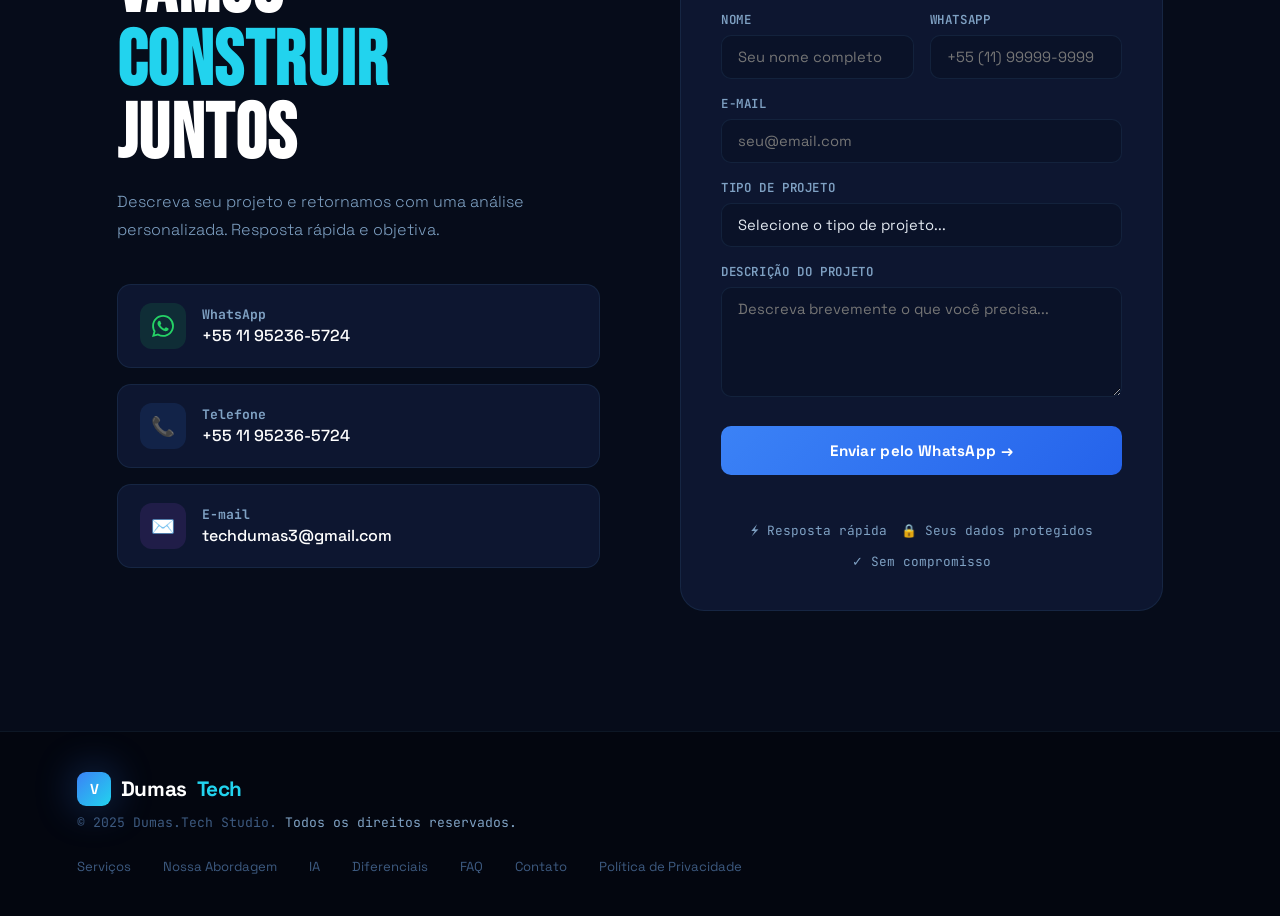
==== commit 682a3709: "Adiciona paginas de servico (SEO) e seletor de idioma PT/EN/ES" ====
--- a/index.html
+++ b/index.html
@@ -202,13 +202,18 @@
         Dumas<em>Tech</em>
       </a>
       <ul class="nav-links">
-        <li><a href="#servicos">Serviços</a></li>
-        <li><a href="#abordagem">Nossa Abordagem</a></li>
-        <li><a href="#ia">IA</a></li>
-        <li><a href="#diferenciais">Diferenciais</a></li>
-        <li><a href="#faq">FAQ</a></li>
-        <li><a href="#contato">Contato</a></li>
+        <li><a href="#servicos" data-i18n="nav.servicos">Serviços</a></li>
+        <li><a href="#abordagem" data-i18n="nav.abordagem">Nossa Abordagem</a></li>
+        <li><a href="#ia" data-i18n="nav.ia">IA</a></li>
+        <li><a href="#diferenciais" data-i18n="nav.diferenciais">Diferenciais</a></li>
+        <li><a href="#faq" data-i18n="nav.faq">FAQ</a></li>
+        <li><a href="#contato" data-i18n="nav.contato">Contato</a></li>
       </ul>
+      <div class="lang-switcher" role="group" aria-label="Selecionar idioma">
+        <button class="lang-btn" data-lang="pt" onclick="setLanguage('pt')" title="Português">PT</button>
+        <button class="lang-btn" data-lang="en" onclick="setLanguage('en')" title="English">EN</button>
+        <button class="lang-btn" data-lang="es" onclick="setLanguage('es')" title="Español">ES</button>
+      </div>
       <a
         href="https://wa.me/5511952365724?text=Olá!%20Vim%20pelo%20site%20e%20quero%20solicitar%20um%20orçamento."
         class="nav-wa"
@@ -229,13 +234,18 @@
     <!-- Mobile Menu -->
     <div class="mobile-menu" id="mobileMenu">
       <ul>
-        <li><a href="#servicos" onclick="closeMenu()">Serviços</a></li>
-        <li><a href="#abordagem" onclick="closeMenu()">Nossa Abordagem</a></li>
-        <li><a href="#ia" onclick="closeMenu()">Inteligência Artificial</a></li>
-        <li><a href="#diferenciais" onclick="closeMenu()">Diferenciais</a></li>
-        <li><a href="#faq" onclick="closeMenu()">FAQ</a></li>
-        <li><a href="#contato" onclick="closeMenu()">Contato</a></li>
+        <li><a href="#servicos" onclick="closeMenu()" data-i18n="nav.servicos">Serviços</a></li>
+        <li><a href="#abordagem" onclick="closeMenu()" data-i18n="nav.abordagem">Nossa Abordagem</a></li>
+        <li><a href="#ia" onclick="closeMenu()" data-i18n="nav.ia">Inteligência Artificial</a></li>
+        <li><a href="#diferenciais" onclick="closeMenu()" data-i18n="nav.diferenciais">Diferenciais</a></li>
+        <li><a href="#faq" onclick="closeMenu()" data-i18n="nav.faq">FAQ</a></li>
+        <li><a href="#contato" onclick="closeMenu()" data-i18n="nav.contato">Contato</a></li>
       </ul>
+      <div class="lang-switcher lang-switcher-mobile" role="group" aria-label="Selecionar idioma">
+        <button class="lang-btn" data-lang="pt" onclick="setLanguage('pt')">PT</button>
+        <button class="lang-btn" data-lang="en" onclick="setLanguage('en')">EN</button>
+        <button class="lang-btn" data-lang="es" onclick="setLanguage('es')">ES</button>
+      </div>
       <a
         href="https://wa.me/5511952365724?text=Olá!%20Vim%20pelo%20site%20e%20quero%20um%20orçamento."
         class="nav-wa"
@@ -260,20 +270,20 @@
         <div class="hero-left">
           <div class="hero-eyebrow reveal">
             <span class="eyebrow-dot"></span>
-            <span>Dumas.Tech — Mais de 10 anos em produtos digitais</span>
+            <span data-i18n="hero.eyebrow">Dumas.Tech — Mais de 10 anos em produtos digitais</span>
           </div>
 
           <h1 class="hero-h1">
-            <div class="line reveal delay-1"><span>APLICAÇÕES</span></div>
+            <div class="line reveal delay-1"><span data-i18n="hero.l1">APLICAÇÕES</span></div>
             <div class="line reveal delay-2">
-              <span class="accent glitch" data-text="MOBILE">MOBILE</span>
+              <span class="accent glitch" data-text="MOBILE" data-i18n="hero.l2">MOBILE</span>
             </div>
             <div class="line reveal delay-3">
-              <span class="outline-text">E SOLUÇÕES DIGITAIS</span>
+              <span class="outline-text" data-i18n="hero.l3">E SOLUÇÕES DIGITAIS</span>
             </div>
           </h1>
 
-          <p class="hero-sub reveal delay-3">
+          <p class="hero-sub reveal delay-3" data-i18n="hero.sub">
             Transformamos ideias em produtos digitais sob medida. Há mais de 10
             anos somos especialistas em desenvolvimento de aplicações mobile
             para Android e iOS, além de sites e plataformas web. Construímos
@@ -294,10 +304,10 @@
                   d="M17.472 14.382c-.297-.149-1.758-.867-2.03-.967-.273-.099-.471-.148-.67.15-.197.297-.767.966-.94 1.164-.173.199-.347.223-.644.075-.297-.15-1.255-.463-2.39-1.475-.883-.788-1.48-1.761-1.653-2.059-.173-.297-.018-.458.13-.606.134-.133.298-.347.446-.52.149-.174.198-.298.298-.497.099-.198.05-.371-.025-.52-.075-.149-.669-1.612-.916-2.207-.242-.579-.487-.5-.669-.51-.173-.008-.371-.01-.57-.01-.198 0-.52.074-.792.372-.272.297-1.04 1.016-1.04 2.479 0 1.462 1.065 2.875 1.213 3.074.149.198 2.096 3.2 5.077 4.487.709.306 1.262.489 1.694.625.712.227 1.36.195 1.871.118.571-.085 1.758-.719 2.006-1.413.248-.694.248-1.289.173-1.413-.074-.124-.272-.198-.57-.347m-5.421 7.403h-.004a9.87 9.87 0 01-5.031-1.378l-.361-.214-3.741.982.998-3.648-.235-.374a9.86 9.86 0 01-1.51-5.26c.001-5.45 4.436-9.884 9.888-9.884 2.64 0 5.122 1.03 6.988 2.898a9.825 9.825 0 012.893 6.994c-.003 5.45-4.437 9.884-9.885 9.884m8.413-18.297A11.815 11.815 0 0012.05 0C5.495 0 .16 5.335.157 11.892c0 2.096.547 4.142 1.588 5.945L.057 24l6.305-1.654a11.882 11.882 0 005.683 1.448h.005c6.554 0 11.89-5.335 11.893-11.893a11.821 11.821 0 00-3.48-8.413Z"
                 />
               </svg>
-              Fale no WhatsApp
+              <span data-i18n="hero.cta_wa">Fale no WhatsApp</span>
             </a>
             <a href="#servicos" class="btn-outline">
-              Ver serviços
+              <span data-i18n="hero.cta_serv">Ver serviços</span>
               <svg
                 width="16"
                 height="16"
@@ -399,9 +409,9 @@
       <div class="container">
         <div class="services-top">
           <div class="reveal-left">
-            <div class="sec-label">O que fazemos</div>
+            <div class="sec-label" data-i18n="services.label">O que fazemos</div>
             <h2 class="sec-title">
-              NOSSOS<br /><span class="acc">SERVIÇOS</span>
+              <span data-i18n="services.title1">NOSSOS</span><br /><span class="acc" data-i18n="services.title2">SERVIÇOS</span>
             </h2>
           </div>
           <p class="sec-sub reveal-right" style="max-width: 380px">
@@ -432,6 +442,7 @@
                   <span class="s-tag">Arquitetura</span>
                   <span class="s-tag">Segurança</span>
                 </div>
+                <a href="desenvolvimento-de-aplicativos.html" class="service-link">Saiba mais sobre desenvolvimento de aplicativos →</a>
               </div>
               <div class="service-icon-right">📱</div>
             </div>
@@ -454,6 +465,7 @@
                   <span class="s-tag">Integrações</span>
                   <span class="s-tag">Segurança</span>
                 </div>
+                <a href="desenvolvimento-de-sistemas.html" class="service-link">Saiba mais sobre desenvolvimento de sistemas →</a>
               </div>
               <div class="service-icon-right">⚡</div>
             </div>
@@ -498,6 +510,7 @@
                   <span class="s-tag">Landing Pages</span>
                   <span class="s-tag">SEO</span>
                 </div>
+                <a href="desenvolvimento-de-sites.html" class="service-link">Saiba mais sobre criação de sites →</a>
               </div>
               <div class="service-icon-right">🌐</div>
             </div>
@@ -887,9 +900,9 @@
       <div class="container">
         <div class="diff-title-row">
           <div class="reveal-left">
-            <div class="sec-label">Dúvidas frequentes</div>
+            <div class="sec-label" data-i18n="faq.label">Dúvidas frequentes</div>
             <h2 class="sec-title">
-              PERGUNTAS<br /><span class="acc">FREQUENTES</span>
+              <span data-i18n="faq.title1">PERGUNTAS</span><br /><span class="acc" data-i18n="faq.title2">FREQUENTES</span>
             </h2>
           </div>
           <p class="sec-sub reveal-right" style="max-width: 360px">
@@ -1014,11 +1027,11 @@
           </div>
 
           <div class="contact-form-box reveal-right">
-            <div class="cf-title">Solicitar Orçamento</div>
+            <div class="cf-title" data-i18n="contact.form_title">Solicitar Orçamento</div>
 
             <div class="fg-row">
               <div class="fg">
-                <label>Nome</label>
+                <label data-i18n="contact.name">Nome</label>
                 <input
                   type="text"
                   id="cf-name"
@@ -1026,7 +1039,7 @@
                 />
               </div>
               <div class="fg">
-                <label>WhatsApp</label>
+                <label data-i18n="contact.phone">WhatsApp</label>
                 <input
                   type="tel"
                   id="cf-phone"
@@ -1036,12 +1049,12 @@
             </div>
 
             <div class="fg">
-              <label>E-mail</label>
+              <label data-i18n="contact.email">E-mail</label>
               <input type="email" id="cf-email" placeholder="seu@email.com" />
             </div>
 
             <div class="fg">
-              <label>Tipo de projeto</label>
+              <label data-i18n="contact.type">Tipo de projeto</label>
               <select id="cf-type">
                 <option value="">Selecione o tipo de projeto...</option>
                 <option>Aplicação Mobile (iOS e/ou Android)</option>
@@ -1054,23 +1067,23 @@
             </div>
 
             <div class="fg">
-              <label>Descrição do projeto</label>
+              <label data-i18n="contact.desc">Descrição do projeto</label>
               <textarea
                 id="cf-msg"
                 placeholder="Descreva brevemente o que você precisa..."
               ></textarea>
             </div>
 
-            <button class="btn-submit" onclick="sendForm()">
+            <button class="btn-submit" onclick="sendForm()" data-i18n="contact.submit">
               Enviar pelo WhatsApp →
             </button>
 
             <p class="cf-feedback" id="cf-feedback" role="status" aria-live="polite"></p>
 
             <div class="cf-trust">
-              <span>⚡ Resposta rápida</span>
-              <span>🔒 Seus dados protegidos</span>
-              <span>✓ Sem compromisso</span>
+              <span data-i18n="contact.trust1">⚡ Resposta rápida</span>
+              <span data-i18n="contact.trust2">🔒 Seus dados protegidos</span>
+              <span data-i18n="contact.trust3">✓ Sem compromisso</span>
             </div>
           </div>
         </div>
@@ -1117,17 +1130,16 @@
 
     <!-- Banner de Cookies / LGPD -->
     <div class="cookie-banner" id="cookieBanner" role="dialog" aria-live="polite" aria-label="Aviso de cookies">
-      <div class="cookie-text">
+      <div class="cookie-text" data-i18n="cookie.text">
         Usamos cookies e tecnologias de medição para melhorar sua experiência e
         entender como você usa o site. Ao continuar navegando, você concorda com
-        a nossa
-        <a href="politica-de-privacidade.html">Política de Privacidade</a>.
+        a nossa Política de Privacidade.
       </div>
       <div class="cookie-actions">
-        <button class="cookie-btn cookie-decline" onclick="declineCookies()">
+        <button class="cookie-btn cookie-decline" onclick="declineCookies()" data-i18n="cookie.decline">
           Recusar
         </button>
-        <button class="cookie-btn cookie-accept" onclick="acceptCookies()">
+        <button class="cookie-btn cookie-accept" onclick="acceptCookies()" data-i18n="cookie.accept">
           Aceitar
         </button>
       </div>
--- a/css/styles.css
+++ b/css/styles.css
@@ -1337,3 +1337,153 @@
 }
 
 .cf-trust span { white-space: nowrap; }
+
+/* ═══════════════════════════════════════════════════════════════════
+   Seletor de Idioma (PT / EN / ES)
+═══════════════════════════════════════════════════════════════════ */
+.lang-switcher {
+  display: flex;
+  align-items: center;
+  gap: 2px;
+  background: rgba(99,179,237,0.06);
+  border: 1px solid var(--border2);
+  border-radius: 50px;
+  padding: 3px;
+  margin-left: 8px;
+}
+
+.lang-btn {
+  background: transparent;
+  border: none;
+  color: var(--text2);
+  font-family: var(--mono);
+  font-size: 0.72rem;
+  font-weight: 600;
+  letter-spacing: 0.04em;
+  padding: 5px 10px;
+  border-radius: 50px;
+  cursor: pointer;
+  transition: color 0.25s, background 0.25s;
+}
+
+.lang-btn:hover { color: var(--white); }
+
+.lang-btn.active {
+  background: linear-gradient(135deg, var(--blue), var(--cyan));
+  color: var(--white);
+}
+
+.lang-switcher-mobile {
+  margin: 1.5rem 0 0;
+  justify-content: center;
+  width: fit-content;
+}
+
+@media (max-width: 900px) {
+  /* No mobile, o seletor do topo some; usa o do menu mobile */
+  nav .lang-switcher:not(.lang-switcher-mobile) { display: none; }
+}
+
+/* ═══════════════════════════════════════════════════════════════════
+   Páginas de Serviço (SEO)
+═══════════════════════════════════════════════════════════════════ */
+.service-page-hero {
+  padding: 140px 0 60px;
+  position: relative;
+}
+
+.service-page-hero::before {
+  content: '';
+  position: absolute;
+  top: 0; left: 50%; transform: translateX(-50%);
+  width: 700px; height: 400px;
+  background: radial-gradient(ellipse, rgba(59,130,246,0.12) 0%, transparent 70%);
+  pointer-events: none;
+}
+
+.breadcrumb {
+  font-family: var(--mono);
+  font-size: 0.8rem;
+  color: var(--text3);
+  margin-bottom: 1.5rem;
+}
+.breadcrumb a { color: var(--text2); text-decoration: none; }
+.breadcrumb a:hover { color: var(--cyan); }
+.breadcrumb span { margin: 0 6px; }
+
+.service-page-h1 {
+  font-family: var(--heading-font);
+  font-size: clamp(2.6rem, 6vw, 5rem);
+  line-height: 1;
+  color: var(--white);
+  letter-spacing: 0.02em;
+  margin-bottom: 1.5rem;
+}
+.service-page-h1 .acc {
+  background: linear-gradient(90deg, var(--blue2), var(--cyan));
+  -webkit-background-clip: text;
+  -webkit-text-fill-color: transparent;
+  background-clip: text;
+}
+
+.service-page-sub {
+  font-size: 1.15rem;
+  color: var(--text2);
+  line-height: 1.7;
+  font-weight: 300;
+  max-width: 640px;
+}
+.service-page-sub strong { color: var(--text); font-weight: 600; }
+
+.service-content { padding: 40px 0 80px; }
+.service-content h2 {
+  font-family: var(--body-font);
+  font-size: 1.6rem;
+  font-weight: 700;
+  color: var(--white);
+  margin: 2.5rem 0 1rem;
+}
+.service-content p {
+  font-size: 1.02rem;
+  color: var(--text2);
+  line-height: 1.75;
+  max-width: 760px;
+  margin-bottom: 1rem;
+}
+
+.service-feature-grid {
+  display: grid;
+  grid-template-columns: repeat(auto-fit, minmax(230px, 1fr));
+  gap: 18px;
+  margin: 2rem 0 1rem;
+}
+.service-feature {
+  background: var(--surface);
+  border: 1px solid var(--border);
+  border-radius: 14px;
+  padding: 24px;
+  transition: border-color 0.3s, transform 0.3s;
+}
+.service-feature:hover { border-color: var(--border2); transform: translateY(-4px); }
+.service-feature .sf-icon { font-size: 1.8rem; display: block; margin-bottom: 10px; }
+.service-feature h3 {
+  font-size: 1.05rem; font-weight: 600; color: var(--white); margin-bottom: 6px;
+}
+.service-feature p { font-size: 0.92rem; color: var(--text2); line-height: 1.5; margin: 0; }
+
+.service-content .faq-list { margin-top: 1.5rem; }
+
+/* Link "Saiba mais" nos cards de serviço da home */
+.service-link {
+  display: inline-flex;
+  align-items: center;
+  gap: 6px;
+  margin-top: 14px;
+  color: var(--cyan);
+  text-decoration: none;
+  font-size: 0.9rem;
+  font-weight: 600;
+  font-family: var(--body-font);
+  transition: gap 0.25s, color 0.25s;
+}
+.service-link:hover { gap: 12px; color: var(--blue2); }
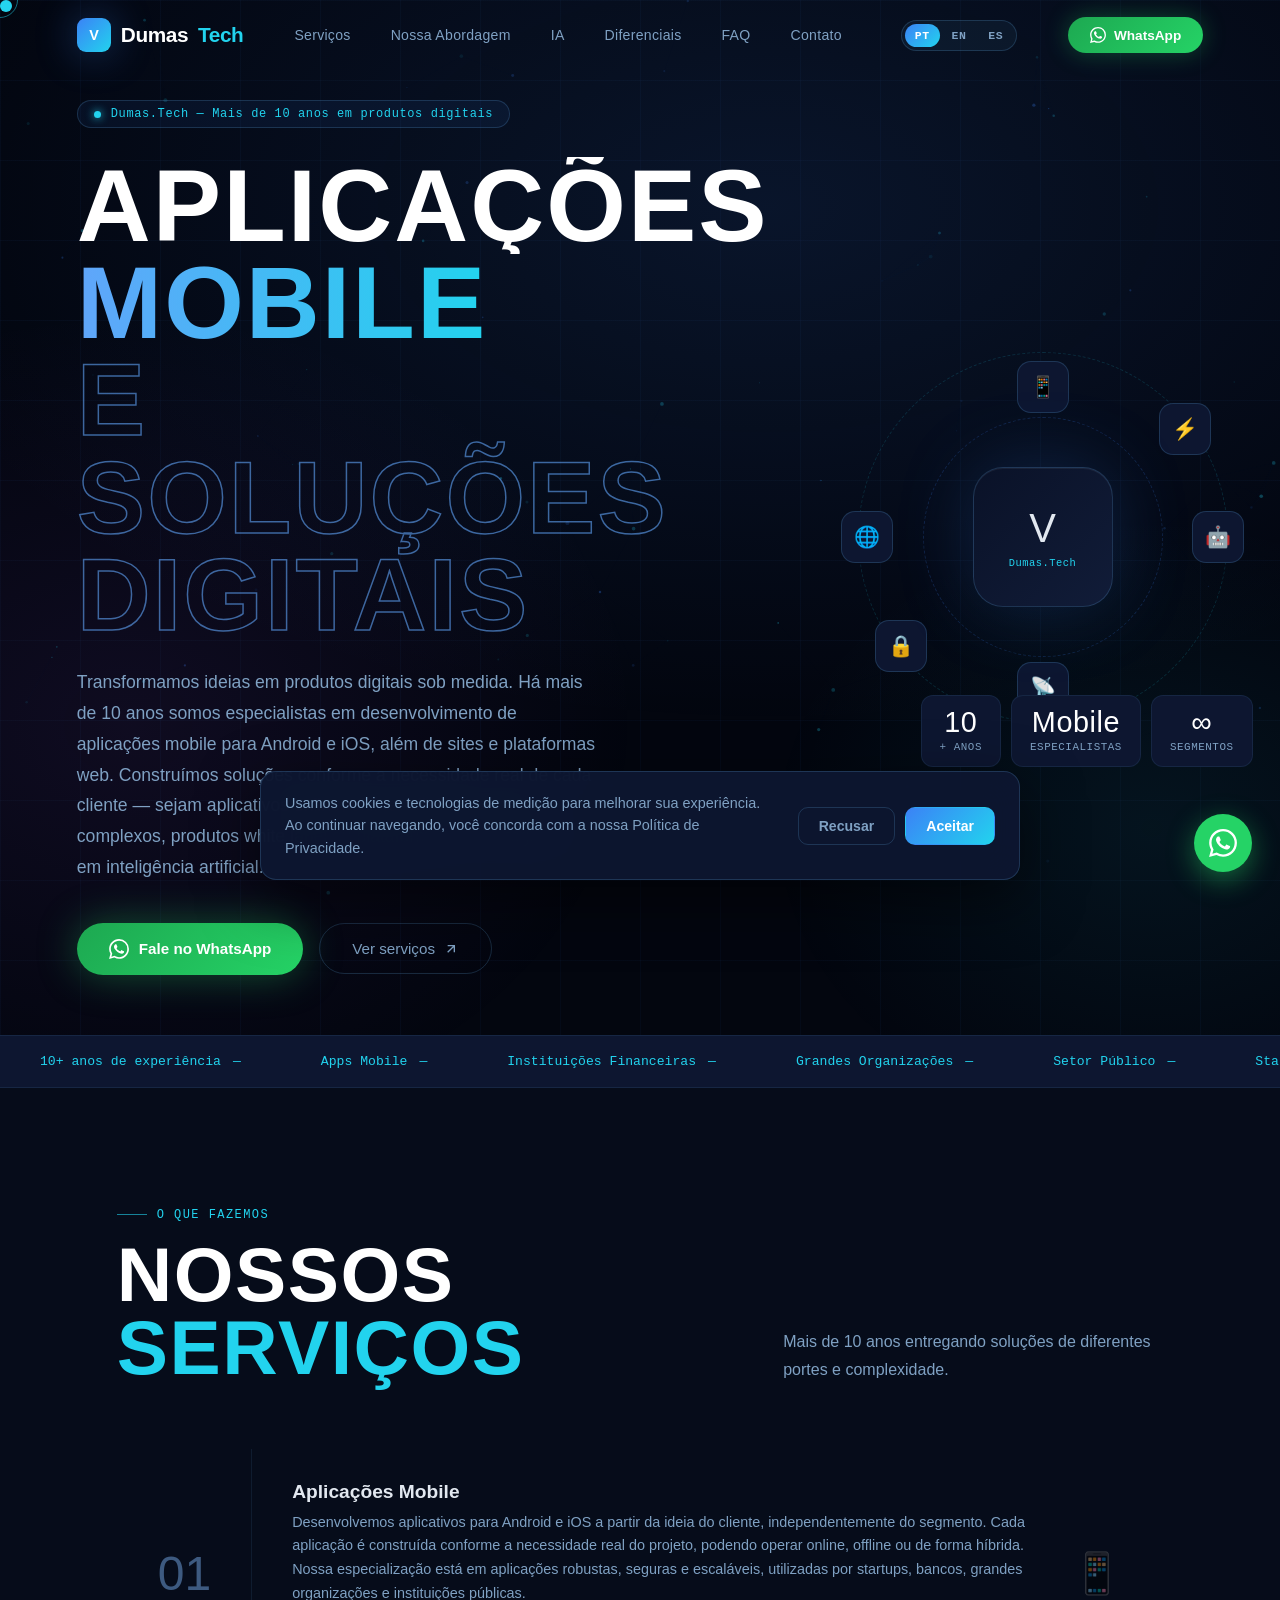
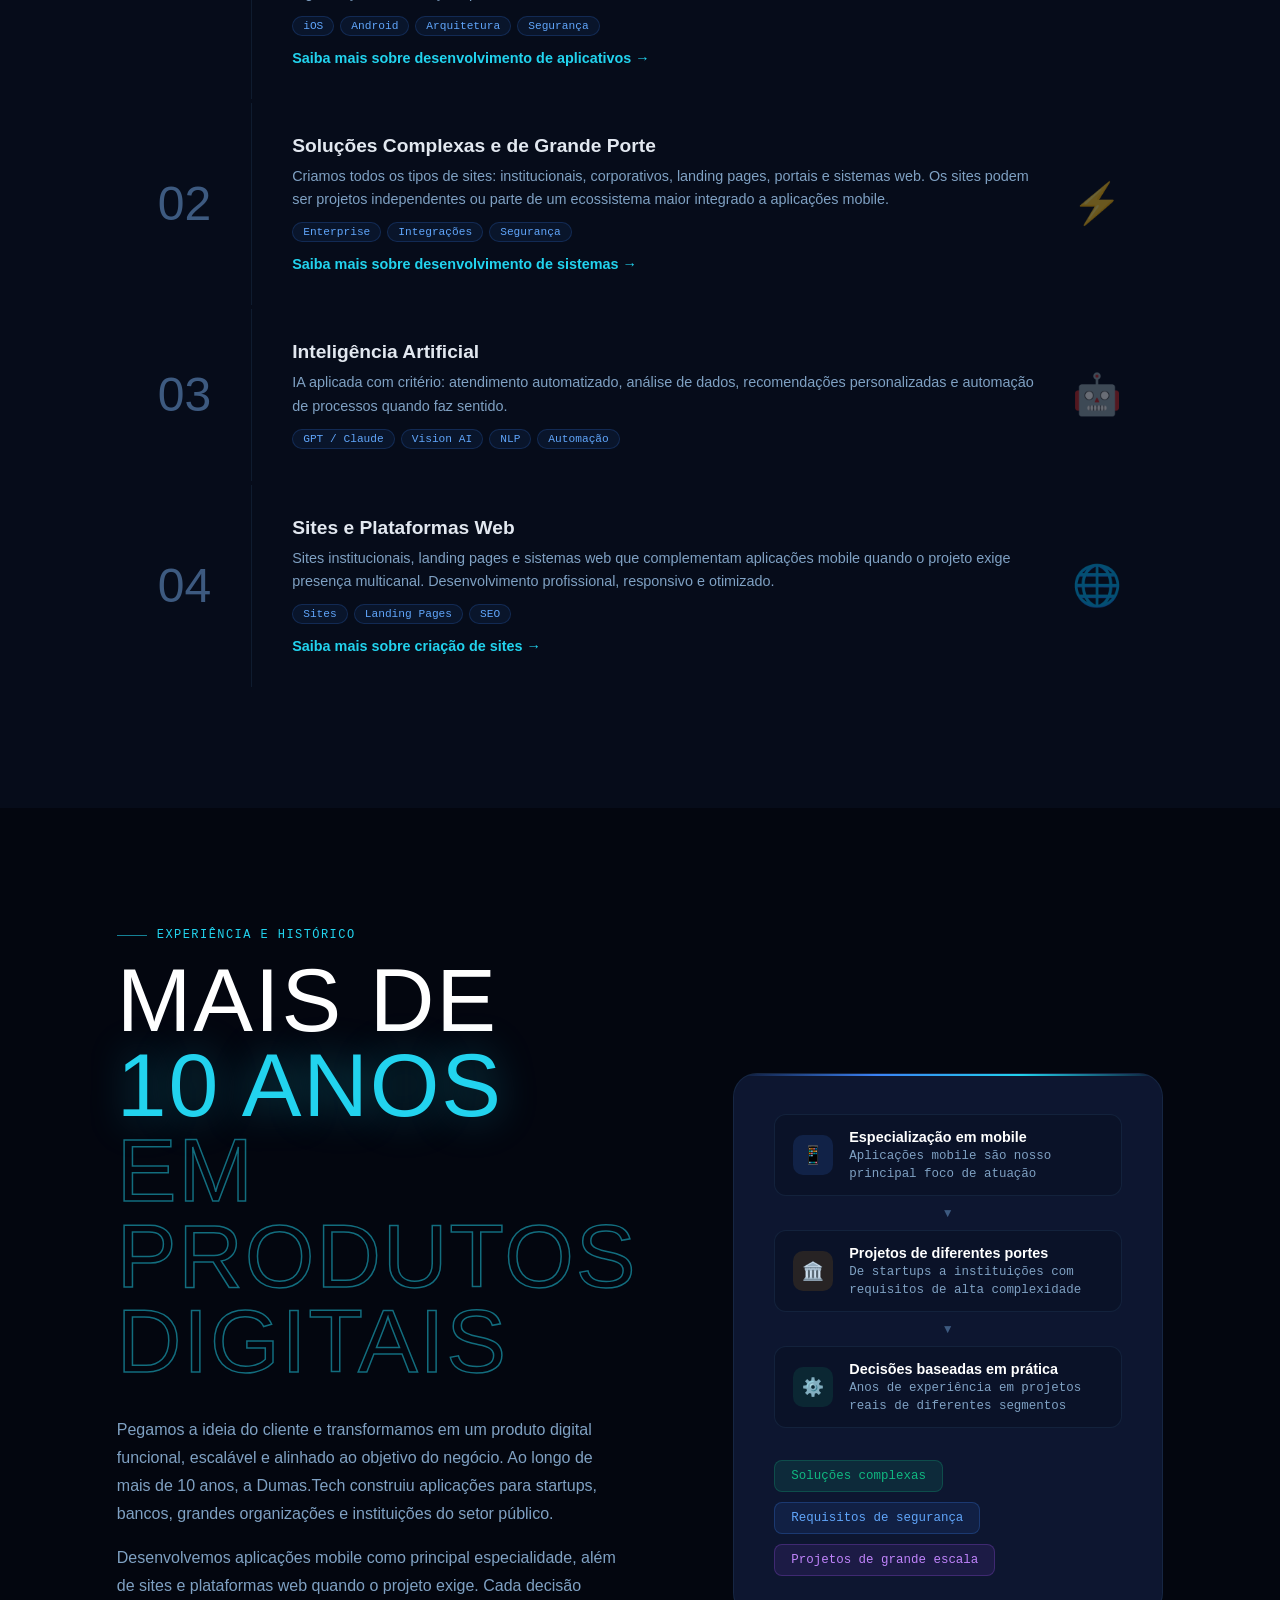
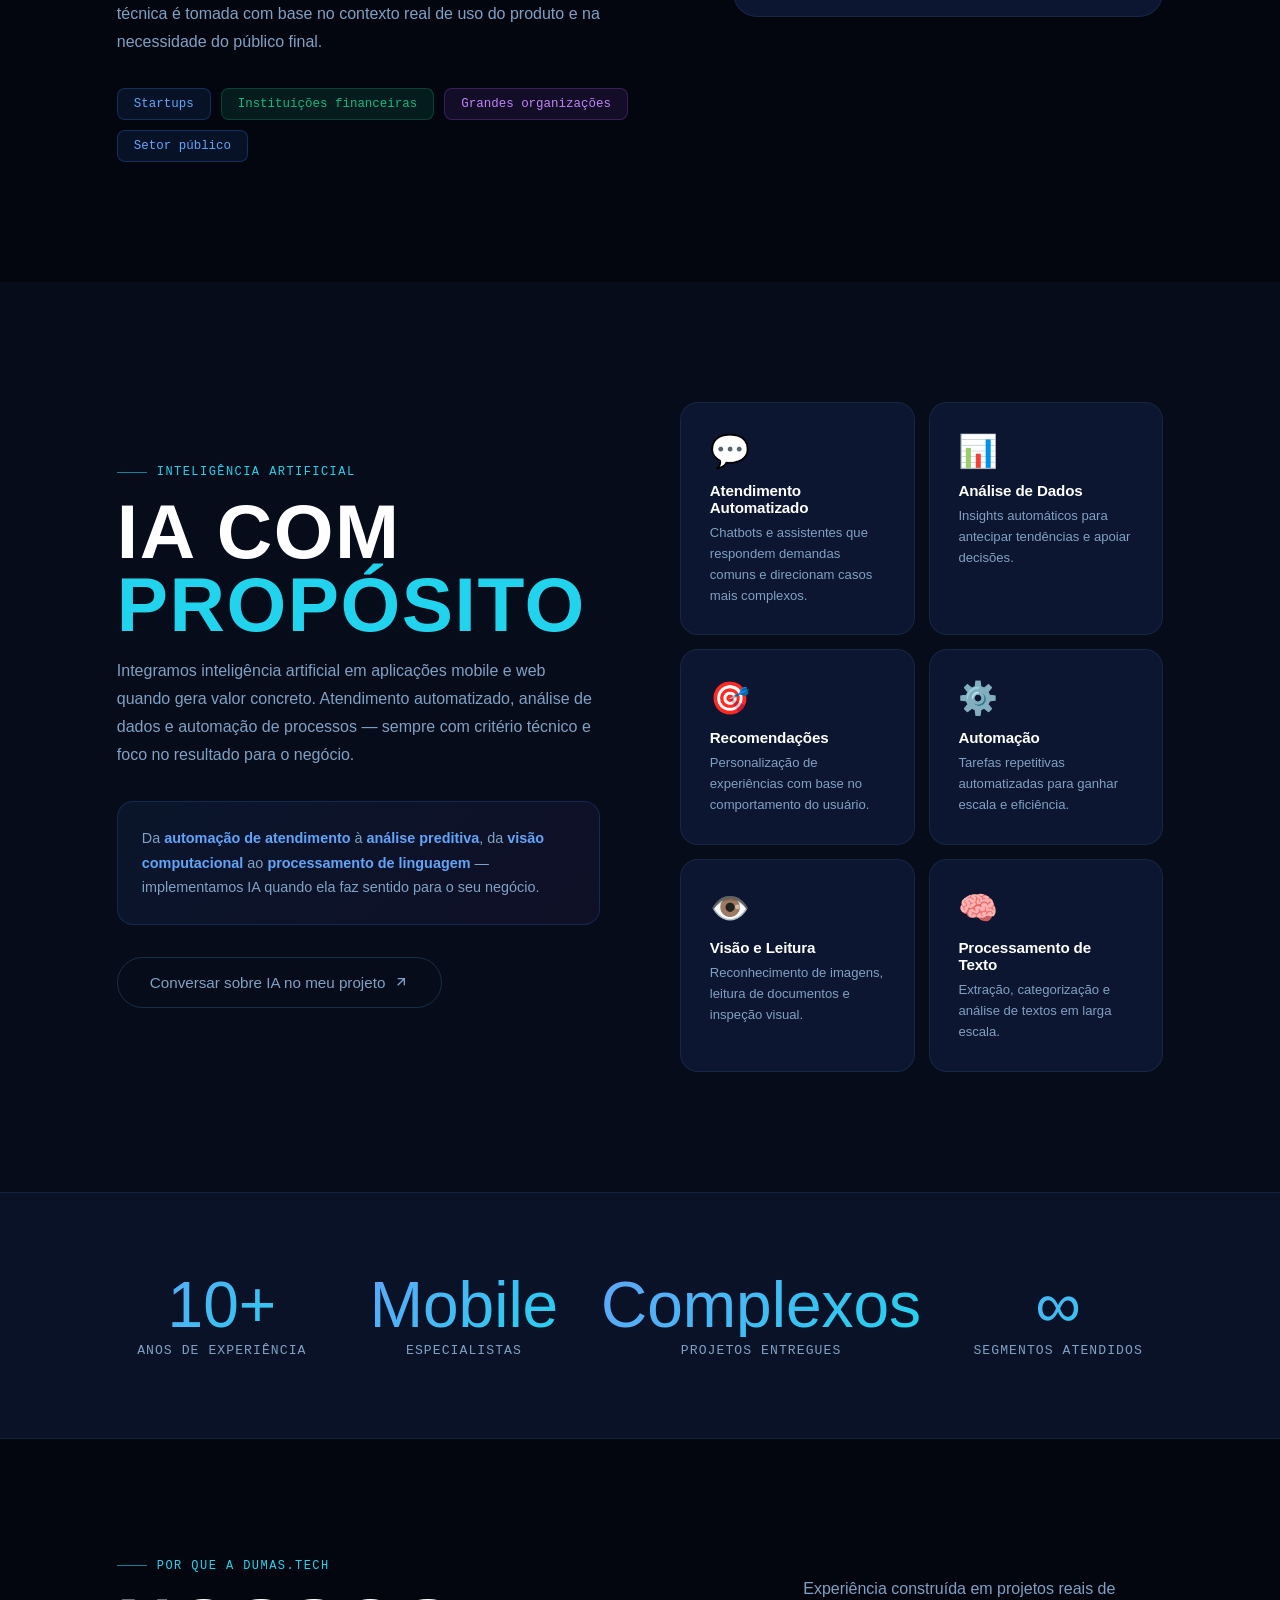
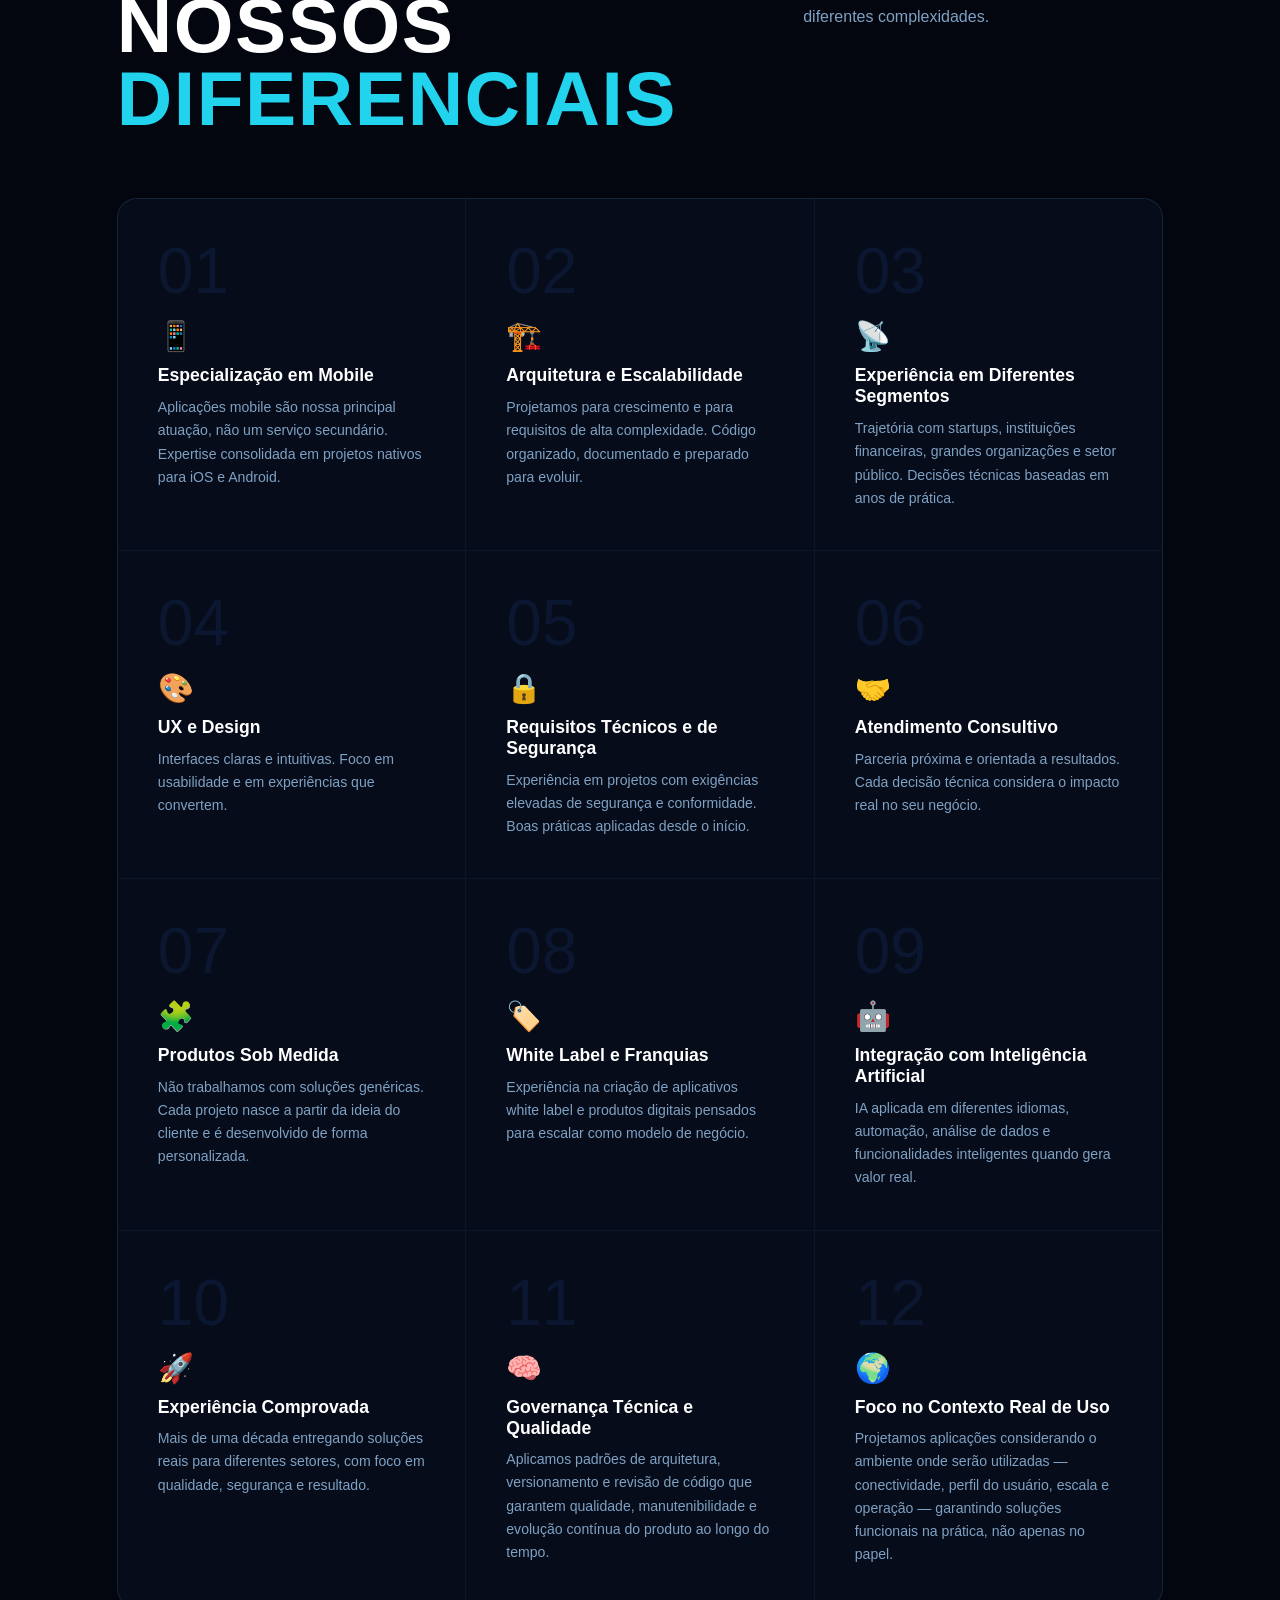
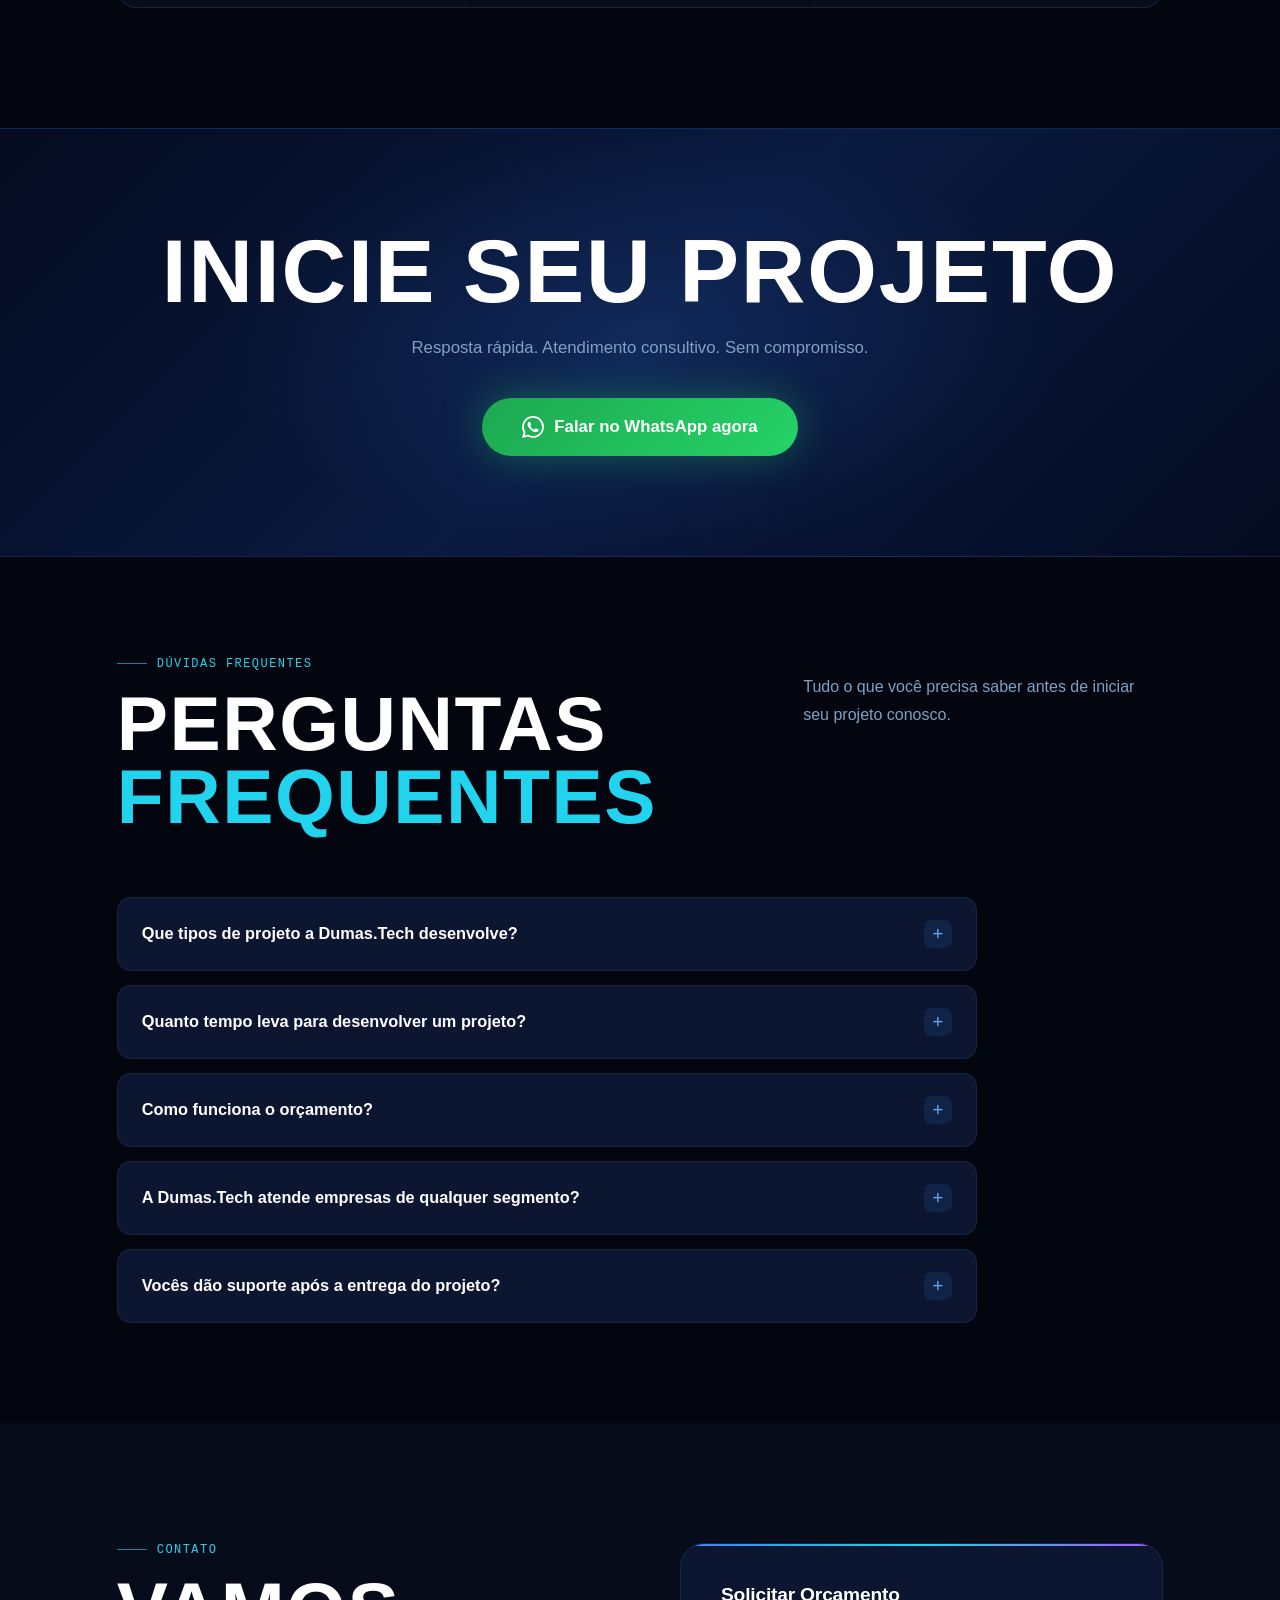
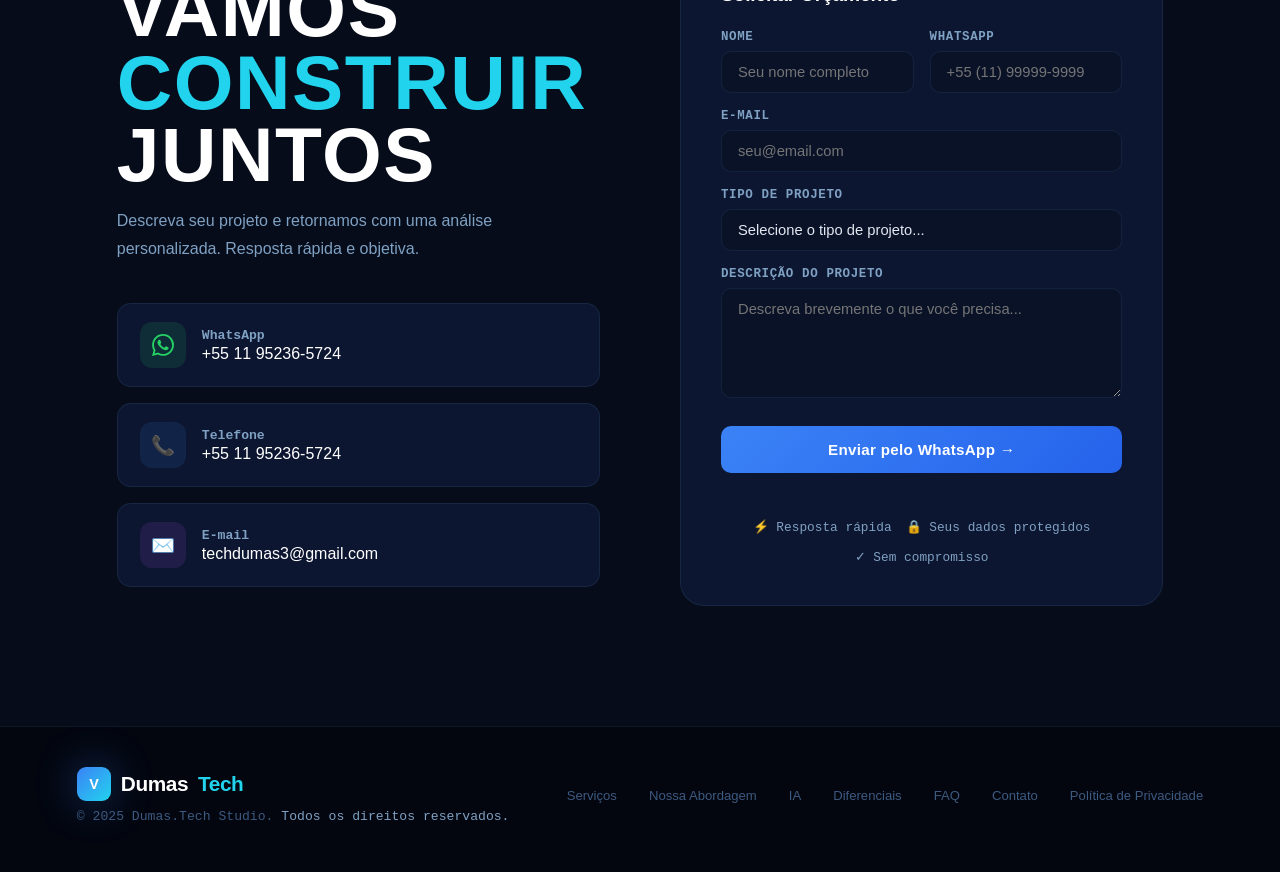
==== commit e3b7b075: "Seguranca: remove .DS_Store do git, adiciona CSP e headers, rel=noopener em links externos" ====
--- a/index.html
+++ b/index.html
@@ -3,6 +3,14 @@
   <head>
     <meta charset="UTF-8" />
     <meta name="viewport" content="width=device-width, initial-scale=1.0" />
+
+    <!-- Segurança: política de conteúdo e proteções do navegador -->
+    <meta
+      http-equiv="Content-Security-Policy"
+      content="default-src 'self'; script-src 'self' 'unsafe-inline' https://www.googletagmanager.com https://www.google-analytics.com https://connect.facebook.net https://www.clarity.ms https://*.clarity.ms; style-src 'self' 'unsafe-inline' https://fonts.googleapis.com; font-src 'self' https://fonts.gstatic.com; img-src 'self' data: https:; connect-src 'self' https://www.google-analytics.com https://*.google-analytics.com https://connect.facebook.net https://www.facebook.com https://*.clarity.ms; frame-ancestors 'none'; base-uri 'self'; form-action 'self' https://wa.me; upgrade-insecure-requests"
+    />
+    <meta http-equiv="X-Content-Type-Options" content="nosniff" />
+    <meta name="referrer" content="strict-origin-when-cross-origin" />
 
     <!-- Verificação Google (não remover) -->
     <meta name="google-site-verification" content="Qp5QRkuJe-_9-1Eq6c0hypU45sZfs5QPzhnaIxuifBs" />
@@ -217,7 +225,7 @@
       <a
         href="https://wa.me/5511952365724?text=Olá!%20Vim%20pelo%20site%20e%20quero%20solicitar%20um%20orçamento."
         class="nav-wa"
-        target="_blank"
+        target="_blank" rel="noopener noreferrer"
       >
         <svg width="16" height="16" viewBox="0 0 24 24" fill="currentColor">
           <path
@@ -249,7 +257,7 @@
       <a
         href="https://wa.me/5511952365724?text=Olá!%20Vim%20pelo%20site%20e%20quero%20um%20orçamento."
         class="nav-wa"
-        target="_blank"
+        target="_blank" rel="noopener noreferrer"
         onclick="closeMenu()"
       >
         <svg width="18" height="18" viewBox="0 0 24 24" fill="currentColor">
@@ -297,7 +305,7 @@
             <a
               href="https://wa.me/5511952365724?text=Olá!%20Quero%20conversar%20sobre%20meu%20projeto."
               class="btn-wa"
-              target="_blank"
+              target="_blank" rel="noopener noreferrer"
             >
               <svg width="20" height="20" viewBox="0 0 24 24" fill="white">
                 <path
@@ -638,7 +646,7 @@
             <a
               href="https://wa.me/5511952365724?text=Quero%20saber%20mais%20sobre%20IA%20no%20meu%20projeto."
               class="btn-outline"
-              target="_blank"
+              target="_blank" rel="noopener noreferrer"
               style="display: inline-flex; margin-top: 2rem"
             >
               Conversar sobre IA no meu projeto
@@ -881,7 +889,7 @@
           <a
             href="https://wa.me/5511952365724?text=Olá!%20Quero%20conversar%20sobre%20um%20projeto%20de%20aplicativo%20ou%20solução%20digital."
             class="btn-wa"
-            target="_blank"
+            target="_blank" rel="noopener noreferrer"
             style="display: inline-flex; font-size: 1.05rem; padding: 18px 40px"
           >
             <svg width="22" height="22" viewBox="0 0 24 24" fill="white">
@@ -989,7 +997,7 @@
             </p>
 
             <div class="contact-items">
-              <a href="https://wa.me/5511952365724" class="ci" target="_blank">
+              <a href="https://wa.me/5511952365724" class="ci" target="_blank" rel="noopener noreferrer">
                 <div class="ci-icon ci-wa">
                   <svg
                     width="22"
@@ -1118,7 +1126,7 @@
     <a
       href="https://wa.me/5511952365724?text=Olá!%20Vim%20pelo%20site%20da%20Dumas.Tech%20e%20quero%20conversar%20sobre%20um%20projeto."
       class="wa-float"
-      target="_blank"
+      target="_blank" rel="noopener noreferrer"
       title="Falar no WhatsApp"
     >
       <svg viewBox="0 0 24 24">
